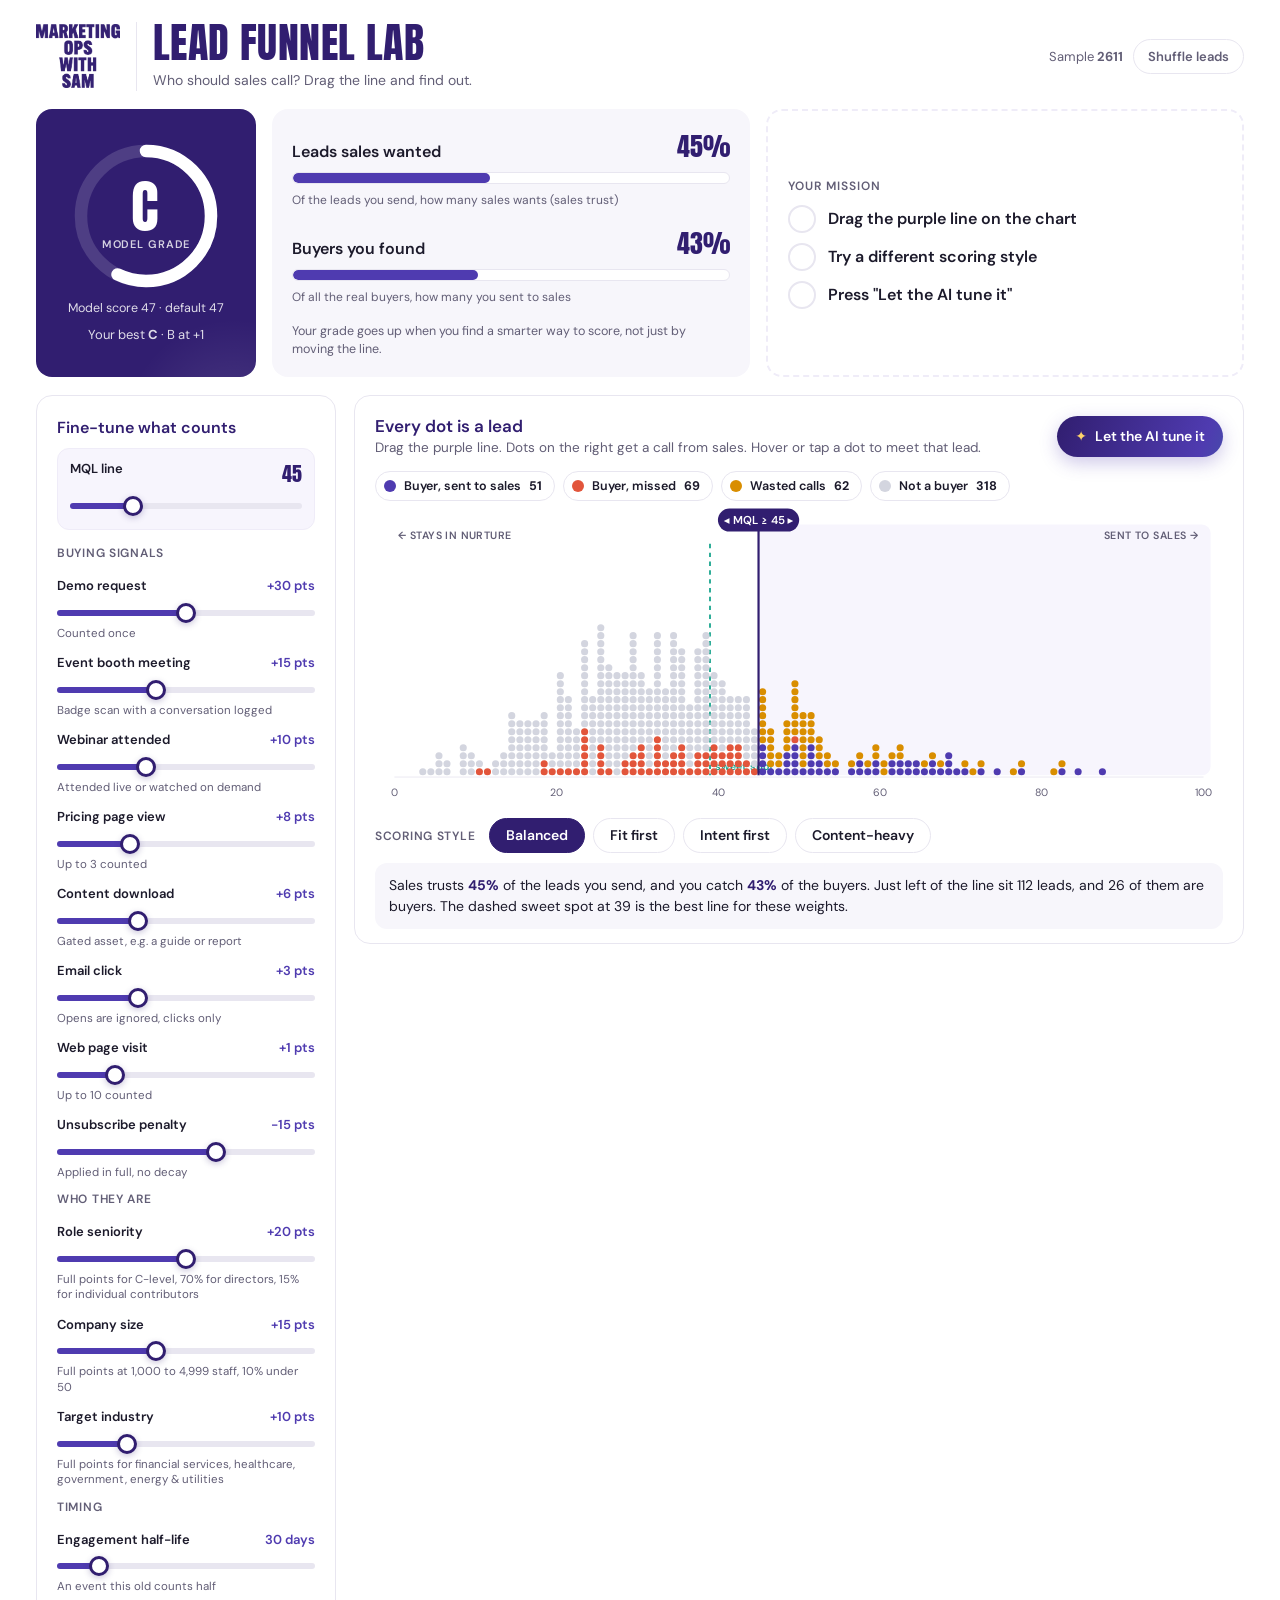
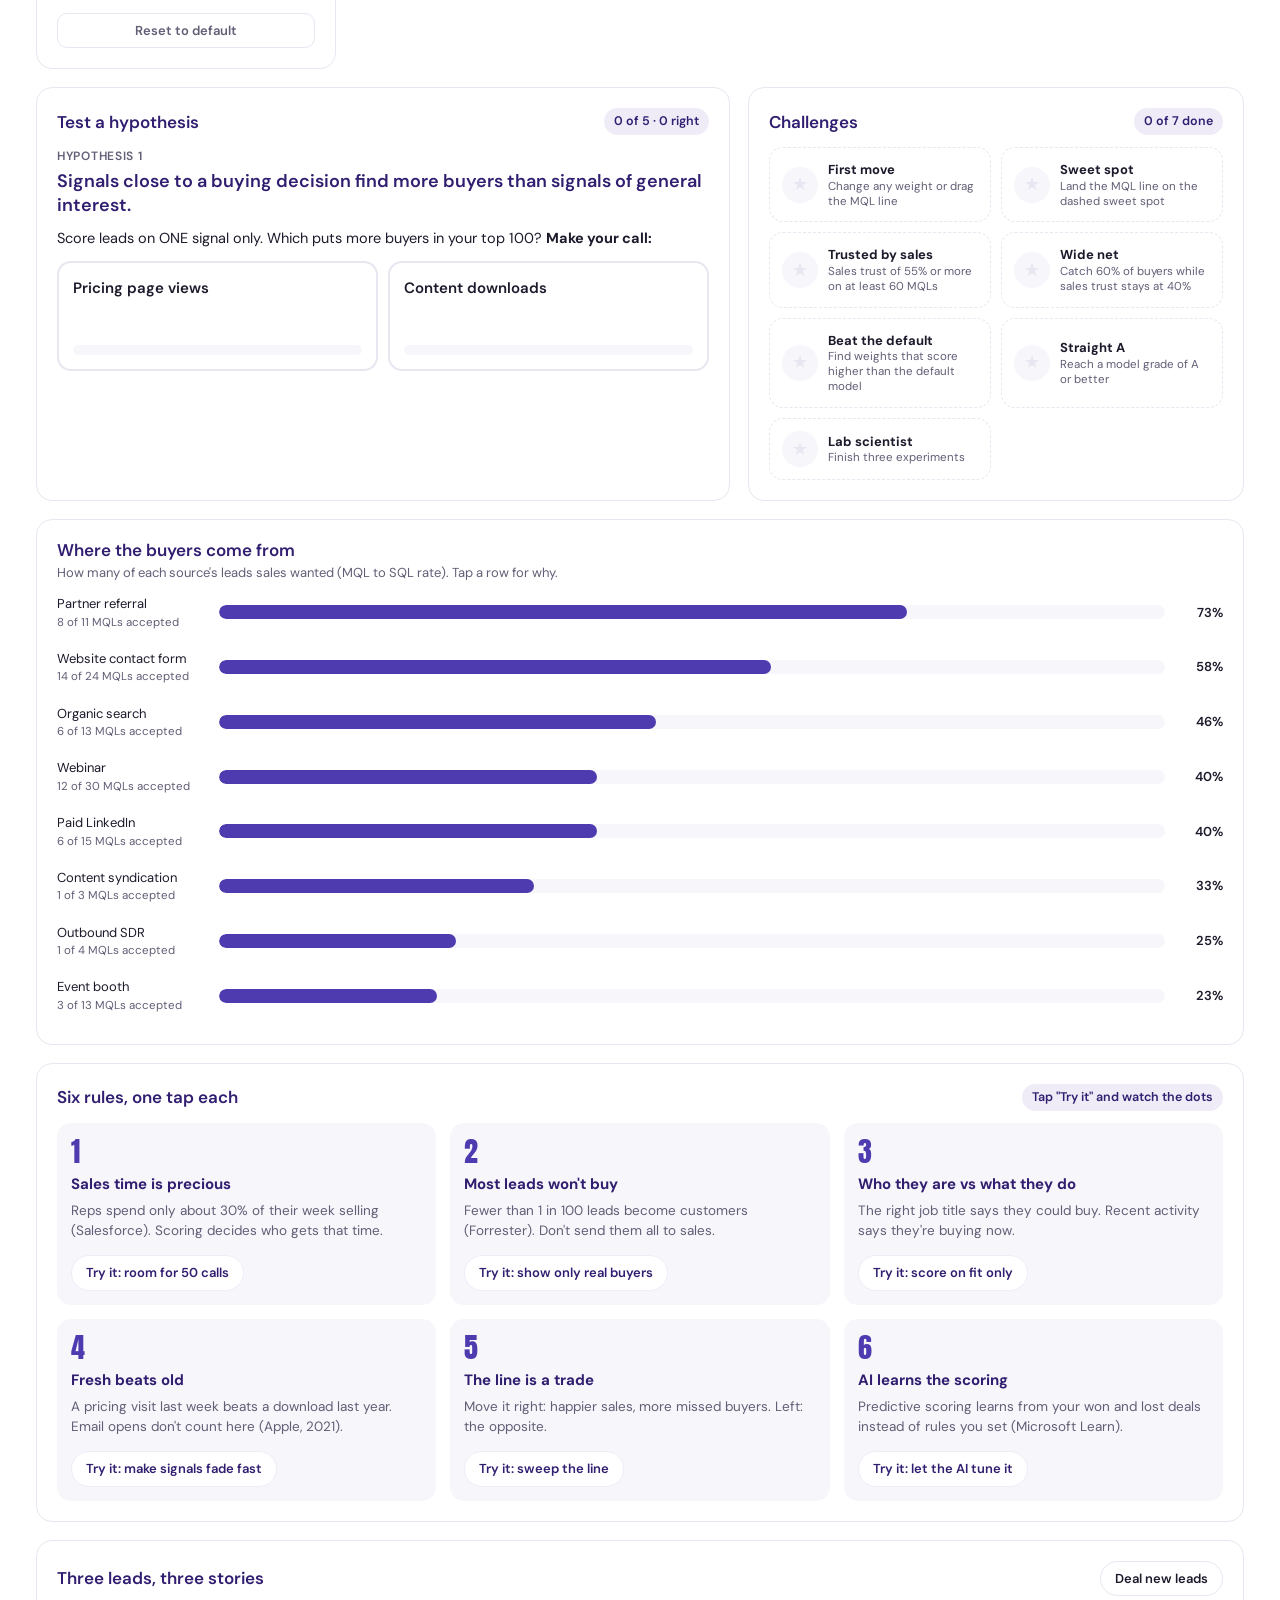
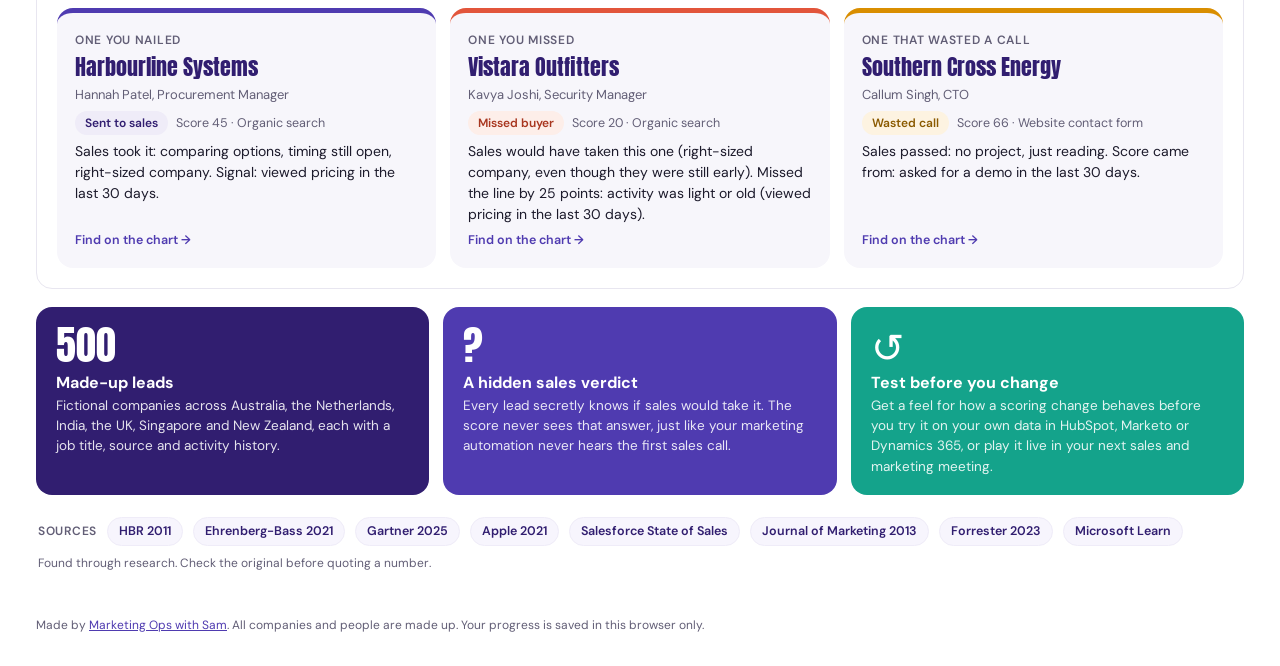
==== index.html @ fa4e1997 "Simplify for first-time players Add a three-step mission, plain-word meters and chart labels, and mo" ====
<!doctype html>
<html lang="en">
<head>
<meta charset="utf-8">
<meta name="viewport" content="width=device-width, initial-scale=1, viewport-fit=cover">
<title>Lead Funnel Lab</title>
<meta name="description" content="Play with a B2B lead-scoring model: drag the MQL line, watch 500 leads move, earn badges and test hypotheses about which signals find real buyers.">
<link rel="preconnect" href="https://fonts.googleapis.com">
<link rel="preconnect" href="https://fonts.gstatic.com" crossorigin>
<link rel="stylesheet" href="https://fonts.googleapis.com/css2?family=Anton&family=DM+Sans:opsz,wght@9..40,400;9..40,500;9..40,600&display=swap">
<link rel="stylesheet" href="assets/styles.css">
</head>
<body>
<!--APP-START-->
<canvas id="confetti" aria-hidden="true"></canvas>
<div class="toasts" id="toasts" aria-live="polite"></div>

<header class="wrap top">
  <div class="brandline">
    <a href="https://marketingopswithsam.com" target="_blank" rel="noopener"><img src="assets/logo-small.png" alt="Marketing Ops with Sam" width="94" height="72"></a>
    <span class="divider" aria-hidden="true"></span>
    <div>
      <h1>Lead Funnel Lab</h1>
      <p class="tag">Who should sales call? Drag the line and find out.</p>
    </div>
  </div>
  <div class="sample">
    <span>Sample <b id="seed">2611</b></span>
    <button class="chip-btn" id="reseed" type="button">Shuffle leads</button>
  </div>
</header>

<main class="wrap page">
  <section class="scoreboard" aria-label="Scoreboard">
    <div class="grade-card">
      <div class="ring-box">
        <svg class="ring" viewBox="0 0 120 120" aria-hidden="true">
          <circle class="ring-track" cx="60" cy="60" r="52"></circle>
          <circle class="ring-fill" id="ring-fill" cx="60" cy="60" r="52"></circle>
        </svg>
        <div class="grade-inner">
          <span class="grade-letter" id="grade">C</span>
          <span class="grade-label">Model grade</span>
        </div>
      </div>
      <p class="grade-sub" id="grade-sub">Model score 0 · default 0</p>
      <p class="grade-best">Your best <b id="best-grade">C</b> · <span id="grade-next"></span></p>
    </div>

    <div class="meters">
      <div class="meter">
        <div class="meter-head"><span>Leads sales wanted</span><b id="m-trust">0%</b></div>
        <div class="meter-track"><div class="meter-fill trust" id="mf-trust"></div></div>
        <small>Of the leads you send, how many sales wants (sales trust)</small>
      </div>
      <div class="meter">
        <div class="meter-head"><span>Buyers you found</span><b id="m-caught">0%</b></div>
        <div class="meter-track"><div class="meter-fill caught" id="mf-caught"></div></div>
        <small>Of all the real buyers, how many you sent to sales</small>
      </div>
      <p class="grade-hint">Your grade goes up when you find a smarter way to score, not just by moving the line.</p>
    </div>

    <div class="quest" aria-label="Your mission">
      <p class="quest-h">Your mission</p>
      <ol class="quest-list" id="quest">
        <li data-q="drag"><span class="tick" aria-hidden="true"></span>Drag the purple line on the chart</li>
        <li data-q="style"><span class="tick" aria-hidden="true"></span>Try a different scoring style</li>
        <li data-q="ai"><span class="tick" aria-hidden="true"></span>Press "Let the AI tune it"</li>
      </ol>
      <p class="quest-done" id="quest-done" hidden>You're a lead-scoring pro. Now beat the AI by hand.</p>
    </div>
  </section>

  <section class="play">
    <aside class="dock card" aria-label="Scoring controls">
      <p class="dock-title">Fine-tune what counts</p>
      <div class="ctl threshold">
        <label for="w-threshold">MQL line</label>
        <output id="o-threshold" for="w-threshold"></output>
        <input type="range" id="w-threshold" data-key="threshold" min="10" max="150" step="1">
      </div>

      <div id="controls"></div>
      <button class="ghost-btn" id="reset" type="button">Reset to default</button>
    </aside>

    <div class="arena card">
      <div class="arena-head">
        <div>
          <h2>Every dot is a lead</h2>
          <p>Drag the purple line. Dots on the right get a call from sales. Hover or tap a dot to meet that lead.</p>
        </div>
        <button class="ai-btn" id="ai-btn" type="button"><span class="spark" aria-hidden="true">✦</span><span id="ai-label">Let the AI tune it</span></button>
      </div>
      <div class="mini" aria-label="Quick controls">
        <span class="mini-grade" id="mini-grade">C</span>
        <label for="w-threshold-m">MQL line <b id="o-threshold-m">45</b></label>
        <input type="range" id="w-threshold-m" data-key="threshold" min="1" max="150" step="1">
      </div>
      <div class="legend" id="legend"></div>
      <div class="swarm-wrap" id="swarm-wrap">
        <svg id="swarm" viewBox="0 0 960 340" role="img" aria-label="500 leads plotted by score with the MQL line"></svg>
        <div class="tip" id="tip" hidden></div>
      </div>
      <div class="style-row"><span class="style-label">Scoring style</span><div class="presets" id="presets"></div></div>
      <p class="arena-insight" id="insight"></p>
    </div>
  </section>

  <section class="games">
    <div class="card exp" aria-labelledby="exp-h">
      <div class="exp-top">
        <h2 id="exp-h">Test a hypothesis</h2>
        <span class="pill-count" id="exp-progress"></span>
      </div>
      <div id="exp-body"></div>
    </div>

    <div class="card badges-card" aria-labelledby="badges-h">
      <div class="exp-top">
        <h2 id="badges-h">Challenges</h2>
        <span class="pill-count" id="badge-count"></span>
      </div>
      <div class="badges" id="badges"></div>
    </div>
  </section>

  <section class="insights">
    <div class="card">
      <h2 class="h2">Where the buyers come from</h2>
      <p class="sub">How many of each source's leads sales wanted (MQL to SQL rate). Tap a row for why.</p>
      <div class="sources" id="sources"></div>
    </div>
  </section>

  <section class="card rules" aria-labelledby="rules-h">
    <div class="exp-top"><h2 id="rules-h">Six rules, one tap each</h2><span class="pill-count">Tap "Try it" and watch the dots</span></div>
    <div class="principles">
      <div><b>1</b><h3>Sales time is precious</h3><p>Reps spend only about 30% of their week selling (Salesforce). Scoring decides who gets that time.</p><button class="try-btn" type="button" data-try="capacity">Try it: room for 50 calls</button></div>
      <div><b>2</b><h3>Most leads won't buy</h3><p>Fewer than 1 in 100 leads become customers (Forrester). Don't send them all to sales.</p><button class="try-btn" type="button" data-try="buyers">Try it: show only real buyers</button></div>
      <div><b>3</b><h3>Who they are vs what they do</h3><p>The right job title says they could buy. Recent activity says they're buying now.</p><button class="try-btn" type="button" data-try="fit">Try it: score on fit only</button></div>
      <div><b>4</b><h3>Fresh beats old</h3><p>A pricing visit last week beats a download last year. Email opens don't count here (Apple, 2021).</p><button class="try-btn" type="button" data-try="fade">Try it: make signals fade fast</button></div>
      <div><b>5</b><h3>The line is a trade</h3><p>Move it right: happier sales, more missed buyers. Left: the opposite.</p><button class="try-btn" type="button" data-try="sweep">Try it: sweep the line</button></div>
      <div><b>6</b><h3>AI learns the scoring</h3><p>Predictive scoring learns from your won and lost deals instead of rules you set (Microsoft Learn).</p><button class="try-btn" type="button" data-try="ai">Try it: let the AI tune it</button></div>
    </div>
  </section>

  <section class="card meet" aria-labelledby="meet-h">
    <div class="exp-top">
      <h2 id="meet-h">Three leads, three stories</h2>
      <button class="chip-btn" id="deal" type="button">Deal new leads</button>
    </div>
    <div class="spotlight" id="spotlight"></div>
  </section>

  <section class="fineprint" aria-label="About this lab">
    <div class="fp-tile"><span class="fp-big">500</span><h3>Made-up leads</h3><p>Fictional companies across Australia, the Netherlands, India, the UK, Singapore and New Zealand, each with a job title, source and activity history.</p></div>
    <div class="fp-tile"><span class="fp-big">?</span><h3>A hidden sales verdict</h3><p>Every lead secretly knows if sales would take it. The score never sees that answer, just like your marketing automation never hears the first sales call.</p></div>
    <div class="fp-tile"><span class="fp-big">↺</span><h3>Test before you change</h3><p>Get a feel for how a scoring change behaves before you try it on your own data in HubSpot, Marketo or Dynamics 365, or play it live in your next sales and marketing meeting.</p></div>
  </section>
  <section class="sources-strip" aria-label="Sources">
    <span class="ss-label">Sources</span>
    <span id="src-list" class="ss-chips"></span>
    <span class="ss-note">Found through research. Check the original before quoting a number.</span>
  </section>
</main>
<footer class="wrap foot">Made by <a href="https://marketingopswithsam.com" target="_blank" rel="noopener">Marketing Ops with Sam</a>. All companies and people are made up. Your progress is saved in this browser only.</footer>
<!--APP-END-->
<script src="assets/leads.js"></script>
<script src="assets/scoring.js"></script>
<script src="assets/experiments.js"></script>
<script src="assets/app.js"></script>
</body>
</html>
---- assets/styles.css ----
/* Layout: scoreboard on top (grade ring, two meters, four counters), then the play area (control dock + lead arena),
   then games (experiments + challenges), then funnel and sources, then folds for depth.
   Brand: Marketing Ops with Sam. Ink indigo from the logo; chart colours validated for colour-blind separation. */
:root {
  color-scheme: light;
  /* ---- Brand, from the logo ---- */
  --brand: #311e70;
  --brand-2: #4f3bb0;
  --brand-soft: #efecf8;
  --brand-tint: #f7f5fd;
  /* ---- Chart colours: one meaning each, everywhere ---- */
  --c-sql: #4f3bb0;      /* buyers sent to sales */
  --c-missed: #e2553b;   /* buyers missed */
  --c-wasted: #d98e00;   /* MQLs sales rejects = wasted calls */
  --c-mql: #8d7fd6;      /* MQL stage: light indigo, so amber only means wasted calls */
  --c-engaged: #14a38b;  /* engaged stage */
  --c-neutral: #d3d5df;  /* correctly left out */
  /* ------------------------------ */
  --bg: #ffffff;
  --surface: #ffffff;
  --surface-2: #f7f6fb;
  --ink: #1c1a2b;
  --muted: #625e76;
  --line: #e8e6f0;
  --good: #0b7a54;
  --bad: #c2410c;
  --font: 'DM Sans', 'Segoe UI', system-ui, -apple-system, sans-serif;
  --font-display: 'Anton', 'Impact', 'Arial Narrow Bold', sans-serif;
  --radius: 16px;
  --spring: cubic-bezier(.34, 1.4, .64, 1);
  --ease: cubic-bezier(.2, .8, .2, 1);
}

* { box-sizing: border-box; }
html { -webkit-text-size-adjust: 100%; }
body { margin: 0; background: var(--bg); color: var(--ink); font-family: var(--font); font-size: 15px; line-height: 1.5; }
h1, h2, h3 { margin: 0; line-height: 1.2; text-wrap: balance; }
p { margin: 0; }
a { color: var(--brand-2); }
button, input { font: inherit; color: inherit; }
:focus-visible { outline: 2px solid var(--brand-2); outline-offset: 2px; border-radius: 6px; }

.wrap { max-width: 1240px; margin: 0 auto; padding-left: max(16px, env(safe-area-inset-left, 0px)); padding-right: max(16px, env(safe-area-inset-right, 0px)); }
.page { display: grid; gap: 18px; padding-block: 4px 40px; }
.card { background: var(--surface); border: 1px solid var(--line); border-radius: var(--radius); padding: 20px; min-width: 0; }
.h2, .card h2 { font-size: 17px; font-weight: 600; color: var(--brand); }
.sub { color: var(--muted); font-size: 13px; margin-top: 2px; }

/* Header */
.top { padding-block: 22px 14px; display: flex; flex-wrap: wrap; align-items: center; justify-content: space-between; gap: 12px 24px; }
.brandline { display: flex; align-items: center; gap: 16px; min-width: 0; }
.brandline img { height: 64px; width: auto; display: block; transition: transform 300ms var(--spring); }
.brandline a:hover img { transform: rotate(-3deg) scale(1.04); }
.brandline .divider { width: 1px; align-self: stretch; background: var(--line); }
.top h1 { font-family: var(--font-display); font-weight: 400; font-size: clamp(1.8rem, 4.4vw, 2.6rem); letter-spacing: 0.01em; text-transform: uppercase; color: var(--brand); line-height: 1; }
.tag { color: var(--muted); margin-top: 6px; font-size: 14px; }
.sample { display: flex; align-items: center; gap: 10px; font-size: 13px; color: var(--muted); }

.chip-btn, .ghost-btn {
  border: 1px solid var(--line); background: var(--surface); border-radius: 999px; padding: 7px 14px; font-size: 13px; font-weight: 600; cursor: pointer;
  transition: transform 160ms var(--spring), border-color 160ms, background 160ms;
}
.chip-btn:hover, .ghost-btn:hover { border-color: var(--brand-2); transform: translateY(-1px); }
.chip-btn:active, .ghost-btn:active { transform: scale(0.96); }
.chip-btn[aria-pressed="true"] { background: var(--brand); border-color: var(--brand); color: #fff; }
.ghost-btn { width: 100%; margin-top: 12px; border-radius: 10px; color: var(--muted); }

/* Scoreboard */
.scoreboard { display: grid; gap: 16px; grid-template-columns: 220px minmax(0, 1fr) minmax(0, 1.2fr); align-items: stretch; }
@media (max-width: 1080px) { .scoreboard { grid-template-columns: 200px minmax(0, 1fr); } .kpis { grid-column: 1 / -1; } }
@media (max-width: 620px) { .scoreboard { grid-template-columns: minmax(0, 1fr); } }

.grade-card {
  background: var(--brand); color: #fff; border-radius: var(--radius); padding: 18px; display: flex; flex-direction: column; align-items: center; justify-content: center; gap: 8px;
  position: relative; overflow: hidden;
}
.grade-card::after { content: ""; position: absolute; inset: auto -40% -60% auto; width: 220px; height: 220px; border-radius: 50%; background: radial-gradient(circle, rgba(255,255,255,0.12), transparent 70%); pointer-events: none; }
.ring-box { position: relative; width: 150px; height: 150px; }
.ring { width: 100%; height: 100%; transform: rotate(-90deg); }
.ring-track { fill: none; stroke: rgba(255,255,255,0.14); stroke-width: 10; }
.ring-fill { fill: none; stroke: #ffffff; stroke-width: 10; stroke-linecap: round; stroke-dasharray: 326.7; stroke-dashoffset: 326.7; transition: stroke-dashoffset 700ms var(--ease), stroke 400ms; }
.grade-inner { position: absolute; inset: 0; display: flex; flex-direction: column; align-items: center; justify-content: center; }
.grade-letter { font-family: var(--font-display); font-size: 58px; line-height: 1; letter-spacing: 0.02em; }
.grade-letter.pop { animation: pop 520ms var(--spring); }
@keyframes pop { 0% { transform: scale(0.6); opacity: 0.3; } 60% { transform: scale(1.18); } 100% { transform: scale(1); opacity: 1; } }
.grade-label { font-size: 11px; font-weight: 600; letter-spacing: 0.08em; text-transform: uppercase; opacity: 0.8; }
.grade-best { font-size: 13px; opacity: 0.85; }

.meters { background: var(--surface-2); border-radius: var(--radius); padding: 18px 20px; display: grid; gap: 14px; align-content: center; }
.meter-head { display: flex; justify-content: space-between; align-items: baseline; font-weight: 600; }
.meter-head b { font-family: var(--font-display); font-weight: 400; font-size: 26px; color: var(--brand); font-variant-numeric: tabular-nums; }
.meter-track { height: 12px; background: #fff; border: 1px solid var(--line); border-radius: 999px; overflow: hidden; margin: 6px 0 4px; }
.meter-fill { height: 100%; border-radius: 999px; transition: width 600ms var(--spring); width: 0; }
.meter-fill.trust { background: var(--c-sql); }
.meter-fill.caught { background: var(--c-sql); }
.meter small { color: var(--muted); font-size: 12px; }
.grade-hint { font-size: 12.5px; color: var(--muted); }

.kpis { display: grid; grid-template-columns: repeat(2, minmax(0, 1fr)); gap: 12px; }
.kpi { border: 1px solid var(--line); border-radius: var(--radius); padding: 14px 16px; display: flex; flex-direction: column; gap: 2px; position: relative; overflow: hidden; }
.kpi-label { display: inline-flex; align-items: center; gap: 7px; font-size: 13px; font-weight: 600; color: var(--muted); }
.kpi-label i { width: 10px; height: 10px; border-radius: 3px; display: inline-block; }
.kpi-value { font-family: var(--font-display); font-weight: 400; font-size: 34px; line-height: 1.05; color: var(--ink); font-variant-numeric: tabular-nums; }
.kpi-delta { font-size: 12px; font-weight: 600; min-height: 1.2em; font-variant-numeric: tabular-nums; }
.kpi-delta.up { color: var(--good); }
.kpi-delta.down { color: var(--bad); }
.kpi.bump { animation: bump 450ms var(--spring); }
@keyframes bump { 0% { transform: scale(1); } 40% { transform: scale(1.04); background: var(--brand-tint); } 100% { transform: scale(1); } }

/* Play area */
.play { display: grid; gap: 18px; grid-template-columns: 300px minmax(0, 1fr); align-items: start; }
@media (max-width: 960px) { .play { grid-template-columns: minmax(0, 1fr); } }
.dock { position: sticky; top: 12px; }
@media (max-width: 960px) { .dock { position: static; } }
.dock-label { font-size: 12px; font-weight: 600; letter-spacing: 0.06em; text-transform: uppercase; color: var(--muted); margin: 4px 0 8px; }
.presets { display: grid; grid-template-columns: 1fr 1fr; gap: 8px; margin-bottom: 14px; }
.preset {
  border: 1px solid var(--line); background: var(--surface); border-radius: 12px; padding: 9px 10px; text-align: left; cursor: pointer;
  font-size: 13px; font-weight: 600; line-height: 1.25; transition: transform 160ms var(--spring), border-color 160ms, background 160ms;
}
.preset small { display: block; font-weight: 400; color: var(--muted); font-size: 11.5px; margin-top: 2px; }
.preset:hover { transform: translateY(-2px); border-color: var(--brand-2); }
.preset:active { transform: scale(0.96); }
.preset[aria-pressed="true"] { background: var(--brand); border-color: var(--brand); color: #fff; }
.preset[aria-pressed="true"] small { color: rgba(255,255,255,0.8); }

.ctl { display: grid; grid-template-columns: 1fr auto; gap: 0 8px; padding-block: 6px; }
.ctl label { font-size: 13px; font-weight: 600; }
.ctl output { font-size: 13px; font-weight: 600; font-variant-numeric: tabular-nums; color: var(--brand-2); }
.ctl small { grid-column: 1 / -1; color: var(--muted); font-size: 11.5px; line-height: 1.35; }
.threshold { background: var(--brand-tint); border: 1px solid var(--brand-soft); border-radius: 12px; padding: 10px 12px; margin-bottom: 14px; }
.threshold output { font-family: var(--font-display); font-weight: 400; font-size: 20px; color: var(--brand); }

input[type="range"] { grid-column: 1 / -1; width: 100%; margin: 6px 0 2px; height: 22px; background: transparent; -webkit-appearance: none; appearance: none; cursor: pointer; }
input[type="range"]::-webkit-slider-runnable-track { height: 6px; border-radius: 999px; background: linear-gradient(90deg, var(--brand-2) var(--fill, 50%), var(--line) var(--fill, 50%)); }
input[type="range"]::-moz-range-track { height: 6px; border-radius: 999px; background: var(--line); }
input[type="range"]::-moz-range-progress { height: 6px; border-radius: 999px; background: var(--brand-2); }
input[type="range"]::-webkit-slider-thumb { -webkit-appearance: none; width: 20px; height: 20px; margin-top: -7px; border-radius: 50%; background: #fff; border: 3px solid var(--brand); box-shadow: 0 2px 6px rgba(49,30,112,0.25); transition: transform 150ms var(--spring); }
input[type="range"]::-moz-range-thumb { width: 16px; height: 16px; border-radius: 50%; background: #fff; border: 3px solid var(--brand); }
input[type="range"]:active::-webkit-slider-thumb, input[type="range"]:hover::-webkit-slider-thumb { transform: scale(1.25); }

.more-weights { margin-top: 6px; }
.more-weights summary, .fold > summary { cursor: pointer; list-style: none; font-weight: 600; color: var(--brand); display: inline-flex; align-items: center; gap: 8px; }
details > summary::-webkit-details-marker { display: none; }
details > summary::before { content: ""; width: 7px; height: 7px; border-right: 2px solid currentColor; border-bottom: 2px solid currentColor; transform: rotate(-45deg); transition: transform 200ms var(--spring); }
details[open] > summary::before { transform: rotate(45deg); }
.group-h { font-size: 12px; font-weight: 600; color: var(--muted); margin: 12px 0 2px; }

/* Arena */
.arena { padding-bottom: 14px; }
.arena-head p { color: var(--muted); font-size: 13.5px; margin-top: 2px; }
.legend { display: flex; flex-wrap: wrap; gap: 8px; margin: 12px 0 4px; }
.legend button {
  display: inline-flex; align-items: center; gap: 8px; border: 1px solid var(--line); border-radius: 999px; padding: 5px 12px 5px 8px; background: var(--surface);
  font-size: 12.5px; font-weight: 600; cursor: pointer; transition: transform 160ms var(--spring), opacity 160ms, border-color 160ms;
}
.legend button:hover { transform: translateY(-1px); border-color: var(--muted); }
.legend button[aria-pressed="false"] { color: var(--muted); text-decoration: line-through; }
.legend button[aria-pressed="false"] i { background: transparent !important; box-shadow: inset 0 0 0 2px var(--muted); }
.legend i { width: 12px; height: 12px; border-radius: 50%; display: inline-block; }
.legend b { font-variant-numeric: tabular-nums; }
.swarm-wrap { position: relative; touch-action: pan-y; }
#swarm { width: 100%; height: auto; display: block; user-select: none; -webkit-user-select: none; border-radius: 10px; }
#swarm:focus { outline: none; }
#swarm:focus-visible { outline: 2px solid var(--brand-2); outline-offset: 4px; }
#swarm .zone-sales { fill: var(--brand-tint); transition: x 300ms var(--ease), width 300ms var(--ease); }
#swarm .zone-label { font-size: 12px; font-weight: 600; fill: var(--muted); letter-spacing: 0.04em; text-transform: uppercase; }
#swarm .axis text { font-size: 12px; fill: var(--muted); font-family: var(--font); }
#swarm .axis line { stroke: var(--line); }
#swarm .dot { fill: var(--c-neutral); transition: transform 650ms var(--spring), fill 250ms, opacity 250ms; cursor: pointer; }
#swarm.instant .dot { transition: transform 160ms ease-out, fill 200ms, opacity 250ms; }
#swarm .dot.tp { fill: var(--c-sql); }
#swarm .dot.fn { fill: var(--c-missed); }
#swarm .dot.fp { fill: var(--c-wasted); }
#swarm .dot.tn { fill: var(--c-neutral); }
#swarm .dot.dim { opacity: 0.12; }
#swarm .dot.hot { stroke: var(--ink); stroke-width: 2; }
#swarm .line-g { cursor: ew-resize; }
#swarm .mql-line { stroke: var(--brand); stroke-width: 2.5; }
#swarm .line-hit { stroke: transparent; stroke-width: 28; }
#swarm .handle { fill: var(--brand); }
#swarm .handle-text { fill: #fff; font-size: 13px; font-weight: 600; font-family: var(--font); }
#swarm .line-g:hover .handle, #swarm.dragging .handle { fill: var(--brand-2); }
#swarm.dragging { cursor: ew-resize; }

.tip {
  position: absolute; z-index: 5; width: min(300px, 80%); background: var(--ink); color: #fff; border-radius: 12px; padding: 12px 14px; font-size: 12.5px; line-height: 1.45;
  box-shadow: 0 10px 30px rgba(28,26,43,0.25); pointer-events: none; animation: tipin 160ms var(--ease);
}
@keyframes tipin { from { opacity: 0; transform: translateY(4px); } to { opacity: 1; transform: none; } }
.tip b { display: block; font-size: 13.5px; }
.tip .tip-sub { color: rgba(255,255,255,0.7); }
.tip .tip-row { display: flex; flex-wrap: wrap; gap: 6px 8px; align-items: center; margin: 6px 0; }
.tip .tag-pill { border-radius: 999px; padding: 2px 8px; font-weight: 600; font-size: 11.5px; white-space: nowrap; }
.arena-insight { margin-top: 10px; font-size: 14px; padding: 12px 14px; border-radius: 12px; background: var(--surface-2); }
.arena-insight b { color: var(--brand); }

/* Games */
.games { display: grid; gap: 18px; grid-template-columns: minmax(0, 1.4fr) minmax(0, 1fr); }
@media (max-width: 960px) { .games { grid-template-columns: minmax(0, 1fr); } }
.exp-top { display: flex; justify-content: space-between; align-items: center; gap: 12px; margin-bottom: 12px; }
.pill-count { font-size: 12.5px; font-weight: 600; color: var(--brand); background: var(--brand-soft); border-radius: 999px; padding: 4px 10px; font-variant-numeric: tabular-nums; }
.exp-card { animation: slidein 380ms var(--ease); }
@keyframes slidein { from { opacity: 0; transform: translateX(24px); } to { opacity: 1; transform: none; } }
.exp-hyp { font-size: 12px; font-weight: 600; letter-spacing: 0.06em; text-transform: uppercase; color: var(--muted); }
.exp-hyp-text { font-size: 18px; font-weight: 600; color: var(--brand); margin: 4px 0 10px; line-height: 1.35; }
.exp-q { font-size: 14.5px; margin-bottom: 12px; }
.choices { display: grid; grid-template-columns: 1fr 1fr; gap: 10px; }
@media (max-width: 520px) { .choices { grid-template-columns: 1fr; } }
.choice {
  border: 2px solid var(--line); border-radius: 14px; background: var(--surface); padding: 14px; text-align: left; cursor: pointer; font-weight: 600;
  transition: transform 180ms var(--spring), border-color 180ms, background 180ms;
}
.choice:hover:not(:disabled) { transform: translateY(-3px); border-color: var(--brand-2); background: var(--brand-tint); }
.choice:active:not(:disabled) { transform: scale(0.97); }
.choice:disabled { cursor: default; }
.choice .bar { display: block; height: 10px; border-radius: 999px; background: var(--surface-2); margin-top: 10px; overflow: hidden; }
.choice .bar i { display: block; height: 100%; width: 0; border-radius: 999px; background: var(--c-neutral); transition: width 1100ms var(--ease); }
.choice .num { font-family: var(--font-display); font-weight: 400; font-size: 26px; color: var(--brand); display: block; margin-top: 6px; min-height: 1.1em; font-variant-numeric: tabular-nums; }
.choice.winner { border-color: var(--c-sql); }
.choice.winner .bar i { background: var(--c-sql); }
.choice.picked { box-shadow: 0 0 0 4px var(--brand-soft); }
.verdict { margin-top: 14px; padding: 14px; border-radius: 14px; animation: slideup 360ms var(--spring); }
@keyframes slideup { from { opacity: 0; transform: translateY(12px) scale(0.98); } to { opacity: 1; transform: none; } }
.verdict.right { background: #e9f7f1; }
.verdict.wrong { background: #fdf0eb; }
.verdict h3 { font-size: 16px; margin-bottom: 4px; }
.verdict.right h3 { color: var(--good); }
.verdict.wrong h3 { color: var(--bad); }
.verdict p { font-size: 13.5px; }
.verdict .src { font-size: 12px; color: var(--muted); margin-top: 6px; }
.exp-actions { display: flex; gap: 8px; flex-wrap: wrap; margin-top: 12px; }
.primary-btn {
  border: 0; background: var(--brand); color: #fff; border-radius: 999px; padding: 9px 18px; font-weight: 600; font-size: 13.5px; cursor: pointer;
  transition: transform 160ms var(--spring), background 160ms;
}
.primary-btn:hover { background: var(--brand-2); transform: translateY(-1px); }
.primary-btn:active { transform: scale(0.96); }
.dir-row { display: flex; align-items: center; gap: 14px; margin-top: 12px; flex-wrap: wrap; }
.dir-num { font-family: var(--font-display); font-weight: 400; font-size: 30px; color: var(--brand); font-variant-numeric: tabular-nums; }
.dir-arrow { font-size: 22px; color: var(--muted); }

.badges { display: grid; grid-template-columns: repeat(2, minmax(0, 1fr)); gap: 10px; }
.badge { border: 1.5px dashed var(--line); border-radius: 14px; padding: 12px; display: grid; grid-template-columns: 36px 1fr; gap: 10px; align-items: center; transition: border-color 300ms, background 300ms; }
.badge .medal { width: 36px; height: 36px; border-radius: 50%; background: var(--surface-2); display: grid; place-items: center; color: var(--line); font-size: 18px; transition: background 300ms, color 300ms; }
.badge b { font-size: 13px; display: block; }
.badge small { font-size: 11.5px; color: var(--muted); line-height: 1.3; display: block; }
.badge.won { border-style: solid; border-color: var(--brand-soft); background: var(--brand-tint); }
.badge.won .medal { background: var(--brand); color: #ffd36b; }
.badge.just { animation: badgewin 900ms var(--spring); }
@keyframes badgewin { 0% { transform: scale(1); } 30% { transform: scale(1.08) rotate(-2deg); } 60% { transform: scale(0.98) rotate(1deg); } 100% { transform: scale(1); } }

/* Funnel + sources */
.insights { display: grid; gap: 18px; grid-template-columns: minmax(0, 1fr) minmax(0, 1fr); }
@media (max-width: 960px) { .insights { grid-template-columns: minmax(0, 1fr); } }
.funnel { display: grid; gap: 10px; margin-top: 14px; }
.stage { display: grid; grid-template-columns: 7rem minmax(0, 1fr) 3rem; gap: 12px; align-items: center; }
.stage-name { font-size: 13px; font-weight: 600; line-height: 1.25; }
.stage-name small { display: block; color: var(--muted); font-weight: 400; font-size: 11.5px; }
.stage-track { display: flex; justify-content: center; height: 36px; }
.stage-bar { height: 100%; border-radius: 10px; min-width: 6px; transition: width 650ms var(--spring); }
.stage-bar[data-stage="0"] { background: var(--c-neutral); }
.stage-bar[data-stage="1"] { background: var(--c-engaged); }
.stage-bar[data-stage="2"] { background: var(--c-mql); }
.stage-bar[data-stage="3"] { background: var(--c-sql); }
.stage-count { font-family: var(--font-display); font-size: 20px; text-align: right; font-variant-numeric: tabular-nums; color: var(--ink); }

.sources { display: grid; gap: 8px; margin-top: 12px; }
.src-row { display: grid; grid-template-columns: 9.5rem minmax(0, 1fr) 3rem; gap: 10px; align-items: center; font-size: 13px; position: relative; }
.src-row .track { height: 14px; border-radius: 999px; background: var(--surface-2); overflow: hidden; }
.src-row .fill { height: 100%; border-radius: 999px; background: var(--c-sql); transition: width 650ms var(--spring); }
.src-row .pct { font-weight: 600; text-align: right; font-variant-numeric: tabular-nums; }
.src-row .why { grid-column: 1 / -1; font-size: 12px; color: var(--muted); max-height: 0; overflow: hidden; transition: max-height 250ms var(--ease); }
.src-row:hover .why, .src-row:focus-within .why { max-height: 3em; }
.src-row .n { color: var(--muted); font-size: 11.5px; display: block; }

/* Folds */
.fold > summary { font-size: 15px; }
.fold[open] > summary { margin-bottom: 16px; }
.principles { display: grid; gap: 14px; grid-template-columns: repeat(3, minmax(0, 1fr)); }
@media (max-width: 900px) { .principles { grid-template-columns: minmax(0, 1fr); } }
.principles > div { background: var(--surface-2); border-radius: 14px; padding: 14px; }
.principles b { font-family: var(--font-display); font-weight: 400; font-size: 28px; color: var(--brand-2); line-height: 1; }
.principles h3 { font-size: 15px; margin: 6px 0 4px; color: var(--brand); }
.principles p { font-size: 13.5px; color: var(--muted); }
.toggle { display: flex; gap: 6px; margin-bottom: 10px; }
.lead-count { color: var(--muted); font-size: 13px; margin-bottom: 8px; }
.table-scroll { overflow: auto; max-height: 440px; }
table { width: 100%; border-collapse: collapse; font-size: 13px; }
th, td { text-align: left; padding: 9px 10px; border-bottom: 1px solid var(--line); vertical-align: top; }
thead th { position: sticky; top: 0; background: var(--surface); font-size: 12px; color: var(--muted); font-weight: 600; z-index: 1; }
td.num, th.num { text-align: right; font-variant-numeric: tabular-nums; }
.who { display: flex; flex-direction: column; line-height: 1.35; }
.who small { color: var(--muted); font-size: 12px; }
.pill { display: inline-block; padding: 3px 10px; border-radius: 999px; font-size: 12px; font-weight: 600; white-space: nowrap; }
.pill.sql { background: var(--brand-soft); color: var(--brand); }
.pill.rej { background: #fdf3e1; color: #8a5a00; }
.pill.missed { background: #fdeee9; color: #a8361f; }
.reason { color: var(--muted); font-size: 12.5px; min-width: 240px; max-width: 380px; }
.score-split { font-size: 11.5px; color: var(--muted); white-space: nowrap; }
.about { display: grid; gap: 20px; grid-template-columns: minmax(0, 1fr) minmax(0, 1fr); }
@media (max-width: 860px) { .about { grid-template-columns: minmax(0, 1fr); } }
.about p { color: var(--muted); font-size: 13.5px; max-width: 62ch; }
.about p + p { margin-top: 8px; }
.src-note { font-size: 12.5px !important; }
.src-list { margin: 8px 0 0; padding-left: 18px; display: grid; gap: 6px; font-size: 13px; }
.foot { color: var(--muted); font-size: 12px; padding-block: 0 32px; }

/* Toasts + confetti */
#confetti { position: fixed; inset: 0; width: 100%; height: 100%; pointer-events: none; z-index: 50; }
.toasts { position: fixed; right: max(16px, env(safe-area-inset-right, 0px)); bottom: max(16px, env(safe-area-inset-bottom, 0px)); display: grid; gap: 8px; z-index: 60; justify-items: end; }
.toast {
  background: var(--brand); color: #fff; border-radius: 14px; padding: 12px 16px; font-weight: 600; font-size: 14px; box-shadow: 0 12px 30px rgba(49,30,112,0.3);
  display: flex; gap: 10px; align-items: center; max-width: 340px; animation: toastin 420ms var(--spring);
}
.toast .star { color: #ffd36b; font-size: 18px; }
.toast.out { animation: toastout 300ms var(--ease) forwards; }
@keyframes toastin { from { opacity: 0; transform: translateY(20px) scale(0.9); } to { opacity: 1; transform: none; } }
@keyframes toastout { to { opacity: 0; transform: translateY(10px) scale(0.95); } }

@media (prefers-reduced-motion: reduce) {
  *, *::before, *::after { animation-duration: 1ms !important; animation-iteration-count: 1 !important; transition-duration: 1ms !important; }
}

/* ---- One-pager additions ---- */
@media (min-width: 961px) { .dock { position: static; } .arena { position: sticky; top: 12px; z-index: 2; } }
.ai-btn {
  display: inline-flex; align-items: center; gap: 8px; border: 0; cursor: pointer; border-radius: 999px; padding: 10px 18px; font-weight: 600; font-size: 14px; color: #fff;
  background: linear-gradient(110deg, var(--brand) 0%, var(--brand-2) 45%, var(--c-engaged) 100%); background-size: 200% 100%;
  box-shadow: 0 6px 18px rgba(79,59,176,0.28); transition: transform 180ms var(--spring), background-position 600ms var(--ease); white-space: nowrap;
}
.ai-btn:hover { transform: translateY(-2px); background-position: 100% 0; }
.ai-btn:active { transform: scale(0.96); }
.ai-btn .spark { display: inline-block; color: #ffd36b; }
.ai-btn.running { background-position: 100% 0; animation: aipulse 900ms ease-in-out infinite; }
.ai-btn.running .spark { animation: spin 1s linear infinite; }
@keyframes aipulse { 50% { box-shadow: 0 6px 26px rgba(20,163,139,0.45); } }
@keyframes spin { to { transform: rotate(360deg); } }
.arena-head { display: flex; justify-content: space-between; align-items: flex-start; gap: 12px; flex-wrap: wrap; }
#swarm .dot.spot { stroke: var(--ink); stroke-width: 3; }

.rules .principles { grid-template-columns: repeat(3, minmax(0, 1fr)); }
@media (max-width: 900px) { .rules .principles { grid-template-columns: minmax(0, 1fr); } }
.principles > div { display: flex; flex-direction: column; gap: 4px; transition: transform 200ms var(--spring), box-shadow 200ms; }
.principles > div:hover { transform: translateY(-3px); box-shadow: 0 10px 24px rgba(49,30,112,0.08); }
.principles p { flex: 1; }
.try-btn {
  align-self: flex-start; margin-top: 10px; border: 1px solid var(--brand-soft); background: #fff; color: var(--brand); border-radius: 999px; padding: 7px 14px; font-weight: 600; font-size: 13px; cursor: pointer;
  transition: transform 160ms var(--spring), background 160ms, color 160ms;
}
.try-btn:hover { background: var(--brand); color: #fff; transform: translateY(-1px); }
.try-btn:active { transform: scale(0.95); }

.meet .exp-top { flex-wrap: wrap; }
.lead-grid { display: grid; grid-template-columns: repeat(auto-fill, minmax(250px, 1fr)); gap: 10px; max-height: 520px; overflow: auto; padding: 2px; }
.lead-card {
  text-align: left; border: 1px solid var(--line); border-left-width: 4px; border-radius: 12px; background: #fff; padding: 12px; cursor: pointer; display: flex; flex-direction: column; gap: 4px;
  transition: transform 160ms var(--spring), box-shadow 160ms; font-size: 13px; animation: cardin 300ms var(--ease) both;
}
@keyframes cardin { from { opacity: 0; transform: translateY(6px); } to { opacity: 1; transform: none; } }
.lead-card:hover { transform: translateY(-2px); box-shadow: 0 8px 20px rgba(28,26,43,0.08); }
.lead-card.tp { border-left-color: var(--c-sql); }
.lead-card.fn { border-left-color: var(--c-missed); }
.lead-card.fp { border-left-color: var(--c-wasted); }
.lc-top { display: flex; justify-content: space-between; gap: 8px; align-items: baseline; }
.lc-top b { font-size: 14px; }
.lc-score { font-family: var(--font-display); font-size: 20px; color: var(--brand); }
.lc-who, .lc-meta { color: var(--muted); font-size: 12px; }
.lc-meta { display: flex; gap: 8px; align-items: center; flex-wrap: wrap; }
.lc-why { font-size: 12.5px; color: var(--ink); }
.lead-more { color: var(--muted); font-size: 13px; padding: 8px; }
.about-card h2 { margin-bottom: 12px; }

/* Funnel fills its card */
.insights > .card { display: flex; flex-direction: column; }
.funnel { flex: 1; align-content: space-evenly; }
.stage-track { height: 44px; }
.leak { margin-top: 14px; padding: 12px 14px; border-radius: 12px; background: #fdf3e1; font-size: 13.5px; }
.leak b { color: #8a5a00; }

/* Fine print, kept light */
.fineprint { display: grid; gap: 14px; grid-template-columns: repeat(3, minmax(0, 1fr)); }
@media (max-width: 860px) { .fineprint { grid-template-columns: minmax(0, 1fr); } }
.fp-tile { border-radius: var(--radius); padding: 18px 20px; background: var(--brand); color: #fff; transition: transform 200ms var(--spring); }
.fp-tile:nth-child(2) { background: var(--brand-2); }
.fp-tile:nth-child(3) { background: var(--c-engaged); }
.fp-tile:hover { transform: translateY(-3px) rotate(-0.4deg); }
.fp-big { font-family: var(--font-display); font-size: 40px; line-height: 1; display: block; margin-bottom: 8px; }
.fp-tile h3 { font-size: 16px; margin-bottom: 4px; }
.fp-tile p { font-size: 13.5px; color: rgba(255,255,255,0.88); }
.sources-strip { display: flex; flex-wrap: wrap; align-items: center; gap: 8px 10px; padding: 4px 2px; }
.ss-label { font-size: 12px; font-weight: 600; letter-spacing: 0.06em; text-transform: uppercase; color: var(--muted); }
.ss-chips { display: contents; }
.ss-chip { font-size: 12.5px; font-weight: 600; color: var(--brand); text-decoration: none; background: var(--brand-tint); border: 1px solid var(--brand-soft); border-radius: 999px; padding: 4px 11px; transition: transform 160ms var(--spring), background 160ms; }
.ss-chip:hover { background: var(--brand); color: #fff; transform: translateY(-1px); }
.ss-note { font-size: 12px; color: var(--muted); flex-basis: 100%; }

/* Sweet spot, grade detail, keyboard line */
#swarm .sweet { stroke: var(--c-engaged); stroke-width: 2; stroke-dasharray: 5 5; transition: x1 400ms var(--ease), x2 400ms var(--ease); }
#swarm .sweet-label { fill: var(--c-engaged); font-size: 12px; font-weight: 600; font-family: var(--font); }
#swarm .line-g:focus { outline: none; }
#swarm .line-g:focus-visible .handle { stroke: var(--c-engaged); stroke-width: 3; }
.grade-sub { font-size: 12.5px; opacity: 0.85; font-variant-numeric: tabular-nums; }
.grade-best { text-align: center; }
.verdict h3:focus { outline: none; }

/* Phones and tablets: dots first, quick strip pinned while you play */
.mini { display: none; }
@media (max-width: 960px) {
  .play .arena { order: -1; }
  .mini { display: grid; grid-template-columns: auto 1fr; gap: 2px 12px; align-items: center; position: sticky; top: env(safe-area-inset-top, 0px); z-index: 4;
    background: rgba(255,255,255,0.96); border: 1px solid var(--line); border-radius: 12px; padding: 8px 12px; margin-top: 10px; backdrop-filter: blur(6px); }
  .mini-grade { grid-row: span 2; font-family: var(--font-display); font-size: 30px; color: #fff; background: var(--brand); border-radius: 10px; width: 48px; height: 48px; display: grid; place-items: center; }
  .mini label { font-size: 13px; font-weight: 600; }
  .mini input { margin: 0; }
}
@media (hover: none) { .src-row .why { max-height: none; } }

/* Three leads, three stories */
.spotlight { display: grid; grid-template-columns: repeat(3, minmax(0, 1fr)); gap: 14px; }
@media (max-width: 860px) { .spotlight { grid-template-columns: minmax(0, 1fr); } }
.spot-card { text-align: left; border: 0; border-radius: var(--radius); padding: 18px; background: var(--surface-2); display: flex; flex-direction: column; gap: 6px; cursor: pointer; border-top: 5px solid var(--c-neutral); transition: transform 200ms var(--spring), box-shadow 200ms; }
.spot-card:hover { transform: translateY(-3px) rotate(-0.3deg); box-shadow: 0 12px 26px rgba(28,26,43,0.08); }
.spot-card.tp { border-top-color: var(--c-sql); }
.spot-card.fn { border-top-color: var(--c-missed); }
.spot-card.fp { border-top-color: var(--c-wasted); }
.spot-card.deal { animation: deal 520ms var(--spring) both; }
@keyframes deal { from { opacity: 0; transform: translateY(18px) rotate(2deg) scale(0.96); } to { opacity: 1; transform: none; } }
.spot-title { font-size: 12px; font-weight: 600; letter-spacing: 0.06em; text-transform: uppercase; color: var(--muted); }
.spot-company { font-family: var(--font-display); font-size: 22px; color: var(--brand); line-height: 1.1; }
.spot-who { font-size: 13px; color: var(--muted); }
.spot-meta { display: flex; gap: 8px; align-items: center; flex-wrap: wrap; font-size: 12.5px; color: var(--muted); }
.spot-why { font-size: 14px; line-height: 1.5; color: var(--ink); flex: 1; }
.spot-go { font-size: 12.5px; font-weight: 600; color: var(--brand-2); }
.ghost-btn.inline { width: auto; margin: 0; }
.grade-card.drop { animation: ringdrop 500ms var(--ease); }
@keyframes ringdrop { 30% { box-shadow: inset 0 0 0 3px var(--c-missed); } }
#swarm.narrow .axis text, #swarm.narrow .zone-label, #swarm.narrow .sweet-label { font-size: 14px; }

/* ---- Simple pass: mission, style row, fewer cards ---- */
.scoreboard { grid-template-columns: 220px minmax(0, 1fr) minmax(0, 1fr); }
@media (max-width: 1080px) { .scoreboard { grid-template-columns: 200px minmax(0, 1fr); } .quest { grid-column: 1 / -1; } }
@media (max-width: 620px) { .scoreboard { grid-template-columns: minmax(0, 1fr); } }
.quest { border: 2px dashed var(--brand-soft); border-radius: var(--radius); padding: 18px 20px; display: flex; flex-direction: column; justify-content: center; gap: 10px; }
.quest-h { font-size: 12px; font-weight: 600; letter-spacing: 0.08em; text-transform: uppercase; color: var(--muted); }
.quest-list { list-style: none; margin: 0; padding: 0; display: grid; gap: 10px; }
.quest-list li { display: flex; align-items: center; gap: 12px; font-size: 16px; font-weight: 600; color: var(--ink); transition: color 300ms; }
.quest-list .tick { width: 28px; height: 28px; flex: none; border-radius: 50%; border: 2px solid var(--line); display: grid; place-items: center; transition: background 300ms, border-color 300ms; }
.quest-list li.done { color: var(--muted); text-decoration: line-through; text-decoration-color: var(--brand-soft); }
.quest-list li.done .tick { background: var(--c-engaged); border-color: var(--c-engaged); }
.quest-list li.done .tick::after { content: ""; width: 8px; height: 14px; border: solid #fff; border-width: 0 3px 3px 0; transform: rotate(45deg) translate(-1px, -1px); }
.quest-list li.pop .tick { animation: pop 520ms var(--spring); }
.quest-done { font-weight: 600; color: var(--c-engaged); }
.dock-title { font-size: 16px; font-weight: 600; color: var(--brand); margin-bottom: 8px; }
.style-row { display: flex; align-items: center; gap: 10px 14px; flex-wrap: wrap; margin-top: 12px; }
.style-label { font-size: 12px; font-weight: 600; letter-spacing: 0.06em; text-transform: uppercase; color: var(--muted); }
.style-row .presets { display: flex; flex-wrap: wrap; gap: 8px; margin: 0; }
.style-row .preset { border-radius: 999px; padding: 8px 16px; font-size: 14px; }
.style-row .preset small { display: none; }
.insights { grid-template-columns: minmax(0, 1fr); }
.meter-head span { font-size: 16px; }
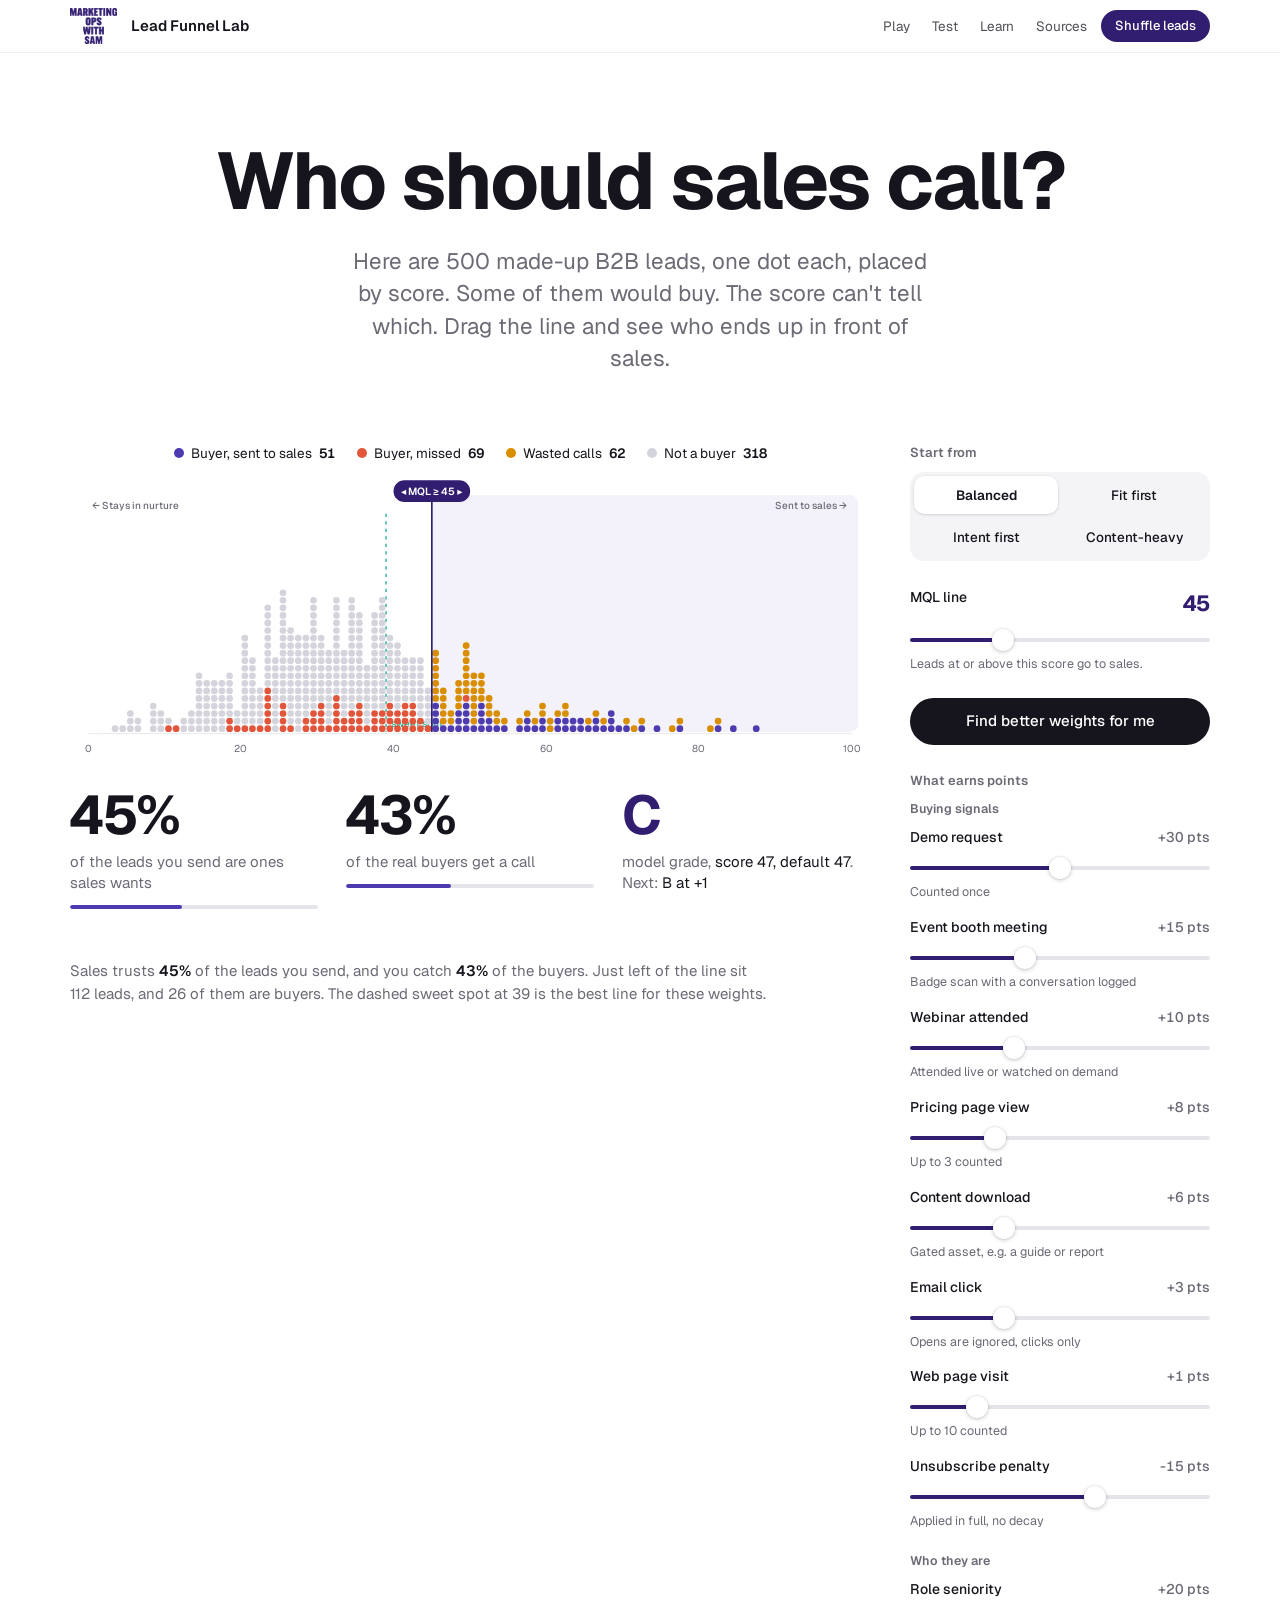
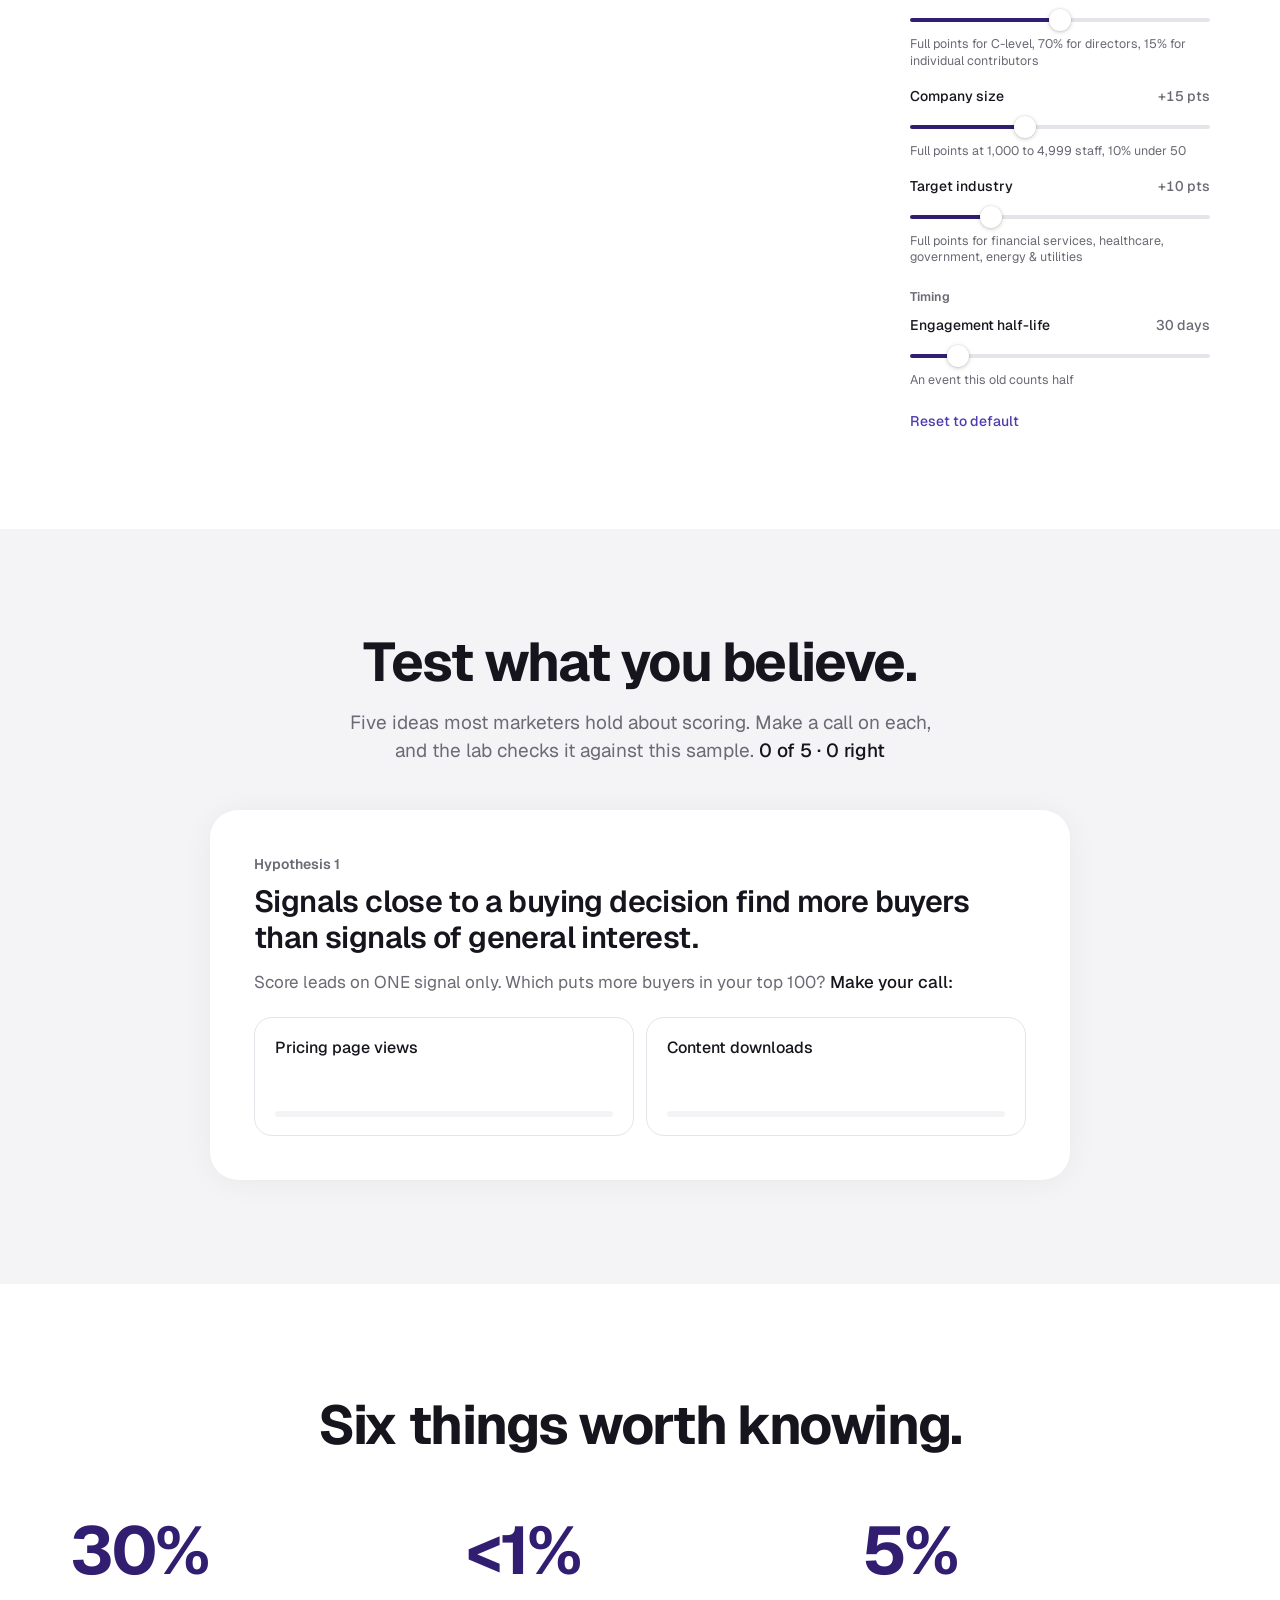
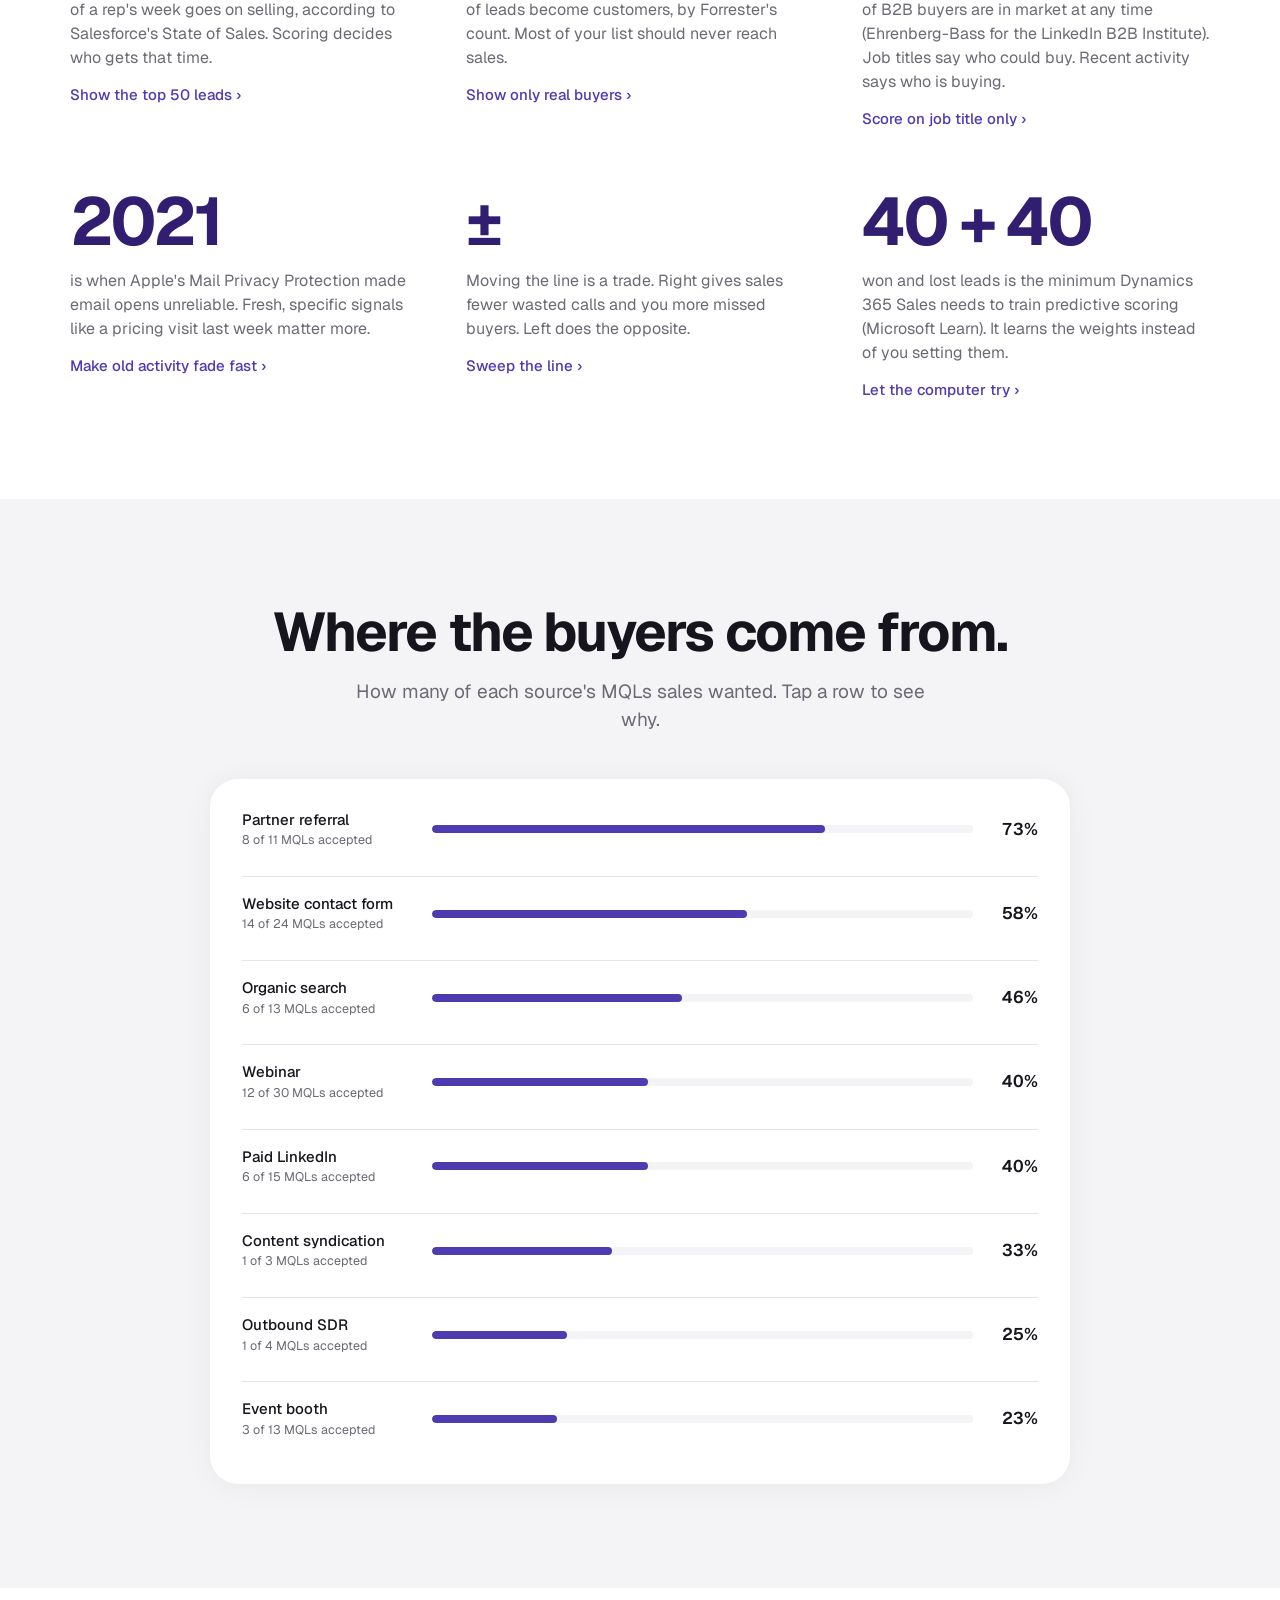
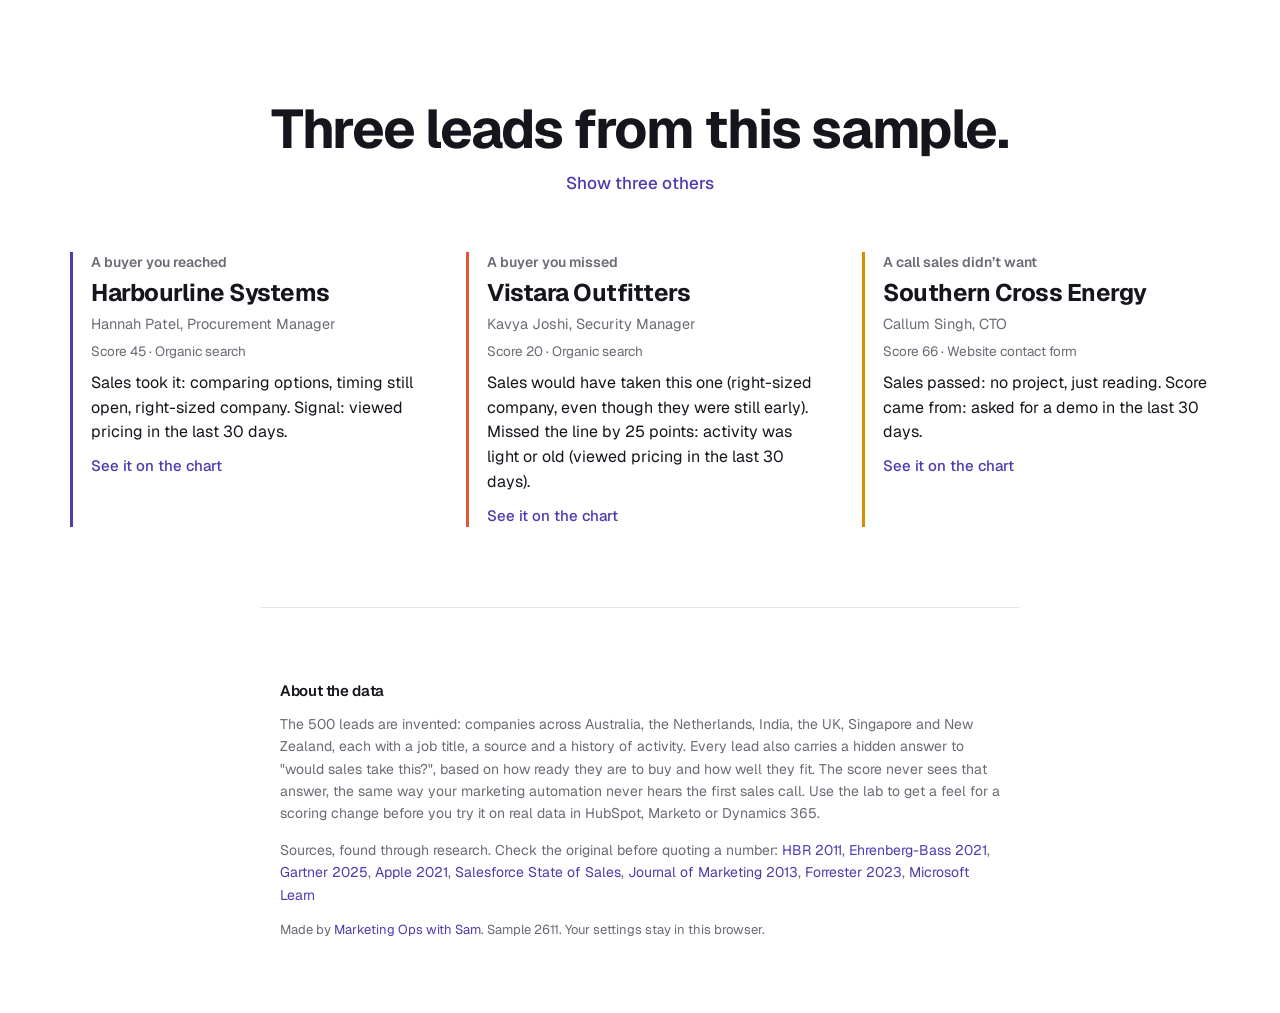
==== commit b9d9c484: "Redesign with a calmer, product-page feel One large question as the headline, the chart presented as" ====
--- a/index.html
+++ b/index.html
@@ -4,172 +4,130 @@
 <meta charset="utf-8">
 <meta name="viewport" content="width=device-width, initial-scale=1, viewport-fit=cover">
 <title>Lead Funnel Lab</title>
-<meta name="description" content="Play with a B2B lead-scoring model: drag the MQL line, watch 500 leads move, earn badges and test hypotheses about which signals find real buyers.">
+<meta name="description" content="500 made-up B2B leads on one chart. Drag the line to decide who gets a sales call and see how many real buyers you reach.">
 <link rel="preconnect" href="https://fonts.googleapis.com">
 <link rel="preconnect" href="https://fonts.gstatic.com" crossorigin>
-<link rel="stylesheet" href="https://fonts.googleapis.com/css2?family=Anton&family=DM+Sans:opsz,wght@9..40,400;9..40,500;9..40,600&display=swap">
-<link rel="stylesheet" href="assets/styles.css">
+<link rel="stylesheet" href="https://fonts.googleapis.com/css2?family=Geist:wght@400;500;600;700&display=swap">
+<link rel="stylesheet" href="assets/styles.css?v=202611050420">
 </head>
 <body>
 <!--APP-START-->
-<canvas id="confetti" aria-hidden="true"></canvas>
-<div class="toasts" id="toasts" aria-live="polite"></div>
+<nav class="nav" aria-label="Lead Funnel Lab">
+  <div class="nav-in">
+    <a class="nav-brand" href="https://marketingopswithsam.com" target="_blank" rel="noopener"><img src="assets/logo-small.png" alt="Marketing Ops with Sam" width="37" height="28"></a>
+    <span class="nav-title">Lead Funnel Lab</span>
+    <div class="nav-links">
+      <a href="#play">Play</a><a href="#test">Test</a><a href="#learn">Learn</a><a href="#sources-sec">Sources</a>
+    </div>
+    <button class="nav-btn" id="reseed" type="button">Shuffle leads</button>
+  </div>
+</nav>
 
-<header class="wrap top">
-  <div class="brandline">
-    <a href="https://marketingopswithsam.com" target="_blank" rel="noopener"><img src="assets/logo-small.png" alt="Marketing Ops with Sam" width="94" height="72"></a>
-    <span class="divider" aria-hidden="true"></span>
-    <div>
-      <h1>Lead Funnel Lab</h1>
-      <p class="tag">Who should sales call? Drag the line and find out.</p>
-    </div>
-  </div>
-  <div class="sample">
-    <span>Sample <b id="seed">2611</b></span>
-    <button class="chip-btn" id="reseed" type="button">Shuffle leads</button>
-  </div>
+<header class="hero">
+  <h1>Who should sales call?</h1>
+  <p class="lede">Here are 500 made-up B2B leads, one dot each, placed by score. Some of them would buy. The score can't tell which. Drag the line and see who ends up in front of sales.</p>
 </header>
 
-<main class="wrap page">
-  <section class="scoreboard" aria-label="Scoreboard">
-    <div class="grade-card">
-      <div class="ring-box">
-        <svg class="ring" viewBox="0 0 120 120" aria-hidden="true">
-          <circle class="ring-track" cx="60" cy="60" r="52"></circle>
-          <circle class="ring-fill" id="ring-fill" cx="60" cy="60" r="52"></circle>
-        </svg>
-        <div class="grade-inner">
-          <span class="grade-letter" id="grade">C</span>
-          <span class="grade-label">Model grade</span>
-        </div>
-      </div>
-      <p class="grade-sub" id="grade-sub">Model score 0 · default 0</p>
-      <p class="grade-best">Your best <b id="best-grade">C</b> · <span id="grade-next"></span></p>
-    </div>
-
-    <div class="meters">
-      <div class="meter">
-        <div class="meter-head"><span>Leads sales wanted</span><b id="m-trust">0%</b></div>
-        <div class="meter-track"><div class="meter-fill trust" id="mf-trust"></div></div>
-        <small>Of the leads you send, how many sales wants (sales trust)</small>
-      </div>
-      <div class="meter">
-        <div class="meter-head"><span>Buyers you found</span><b id="m-caught">0%</b></div>
-        <div class="meter-track"><div class="meter-fill caught" id="mf-caught"></div></div>
-        <small>Of all the real buyers, how many you sent to sales</small>
-      </div>
-      <p class="grade-hint">Your grade goes up when you find a smarter way to score, not just by moving the line.</p>
-    </div>
-
-    <div class="quest" aria-label="Your mission">
-      <p class="quest-h">Your mission</p>
-      <ol class="quest-list" id="quest">
-        <li data-q="drag"><span class="tick" aria-hidden="true"></span>Drag the purple line on the chart</li>
-        <li data-q="style"><span class="tick" aria-hidden="true"></span>Try a different scoring style</li>
-        <li data-q="ai"><span class="tick" aria-hidden="true"></span>Press "Let the AI tune it"</li>
-      </ol>
-      <p class="quest-done" id="quest-done" hidden>You're a lead-scoring pro. Now beat the AI by hand.</p>
-    </div>
-  </section>
-
-  <section class="play">
-    <aside class="dock card" aria-label="Scoring controls">
-      <p class="dock-title">Fine-tune what counts</p>
-      <div class="ctl threshold">
-        <label for="w-threshold">MQL line</label>
-        <output id="o-threshold" for="w-threshold"></output>
-        <input type="range" id="w-threshold" data-key="threshold" min="10" max="150" step="1">
-      </div>
-
-      <div id="controls"></div>
-      <button class="ghost-btn" id="reset" type="button">Reset to default</button>
-    </aside>
-
-    <div class="arena card">
-      <div class="arena-head">
-        <div>
-          <h2>Every dot is a lead</h2>
-          <p>Drag the purple line. Dots on the right get a call from sales. Hover or tap a dot to meet that lead.</p>
-        </div>
-        <button class="ai-btn" id="ai-btn" type="button"><span class="spark" aria-hidden="true">✦</span><span id="ai-label">Let the AI tune it</span></button>
-      </div>
-      <div class="mini" aria-label="Quick controls">
+<main>
+  <section class="play" id="play" aria-label="Play">
+    <div class="stage arena">
+      <div class="legend" id="legend"></div>
+      <div class="mini" aria-label="MQL line">
         <span class="mini-grade" id="mini-grade">C</span>
         <label for="w-threshold-m">MQL line <b id="o-threshold-m">45</b></label>
         <input type="range" id="w-threshold-m" data-key="threshold" min="1" max="150" step="1">
       </div>
-      <div class="legend" id="legend"></div>
       <div class="swarm-wrap" id="swarm-wrap">
         <svg id="swarm" viewBox="0 0 960 340" role="img" aria-label="500 leads plotted by score with the MQL line"></svg>
         <div class="tip" id="tip" hidden></div>
       </div>
-      <div class="style-row"><span class="style-label">Scoring style</span><div class="presets" id="presets"></div></div>
-      <p class="arena-insight" id="insight"></p>
+
+      <div class="stats">
+        <div class="stat">
+          <b id="m-trust">0%</b>
+          <span>of the leads you send are ones sales wants</span>
+          <i class="bar"><i id="mf-trust"></i></i>
+        </div>
+        <div class="stat">
+          <b id="m-caught">0%</b>
+          <span>of the real buyers get a call</span>
+          <i class="bar"><i id="mf-caught"></i></i>
+        </div>
+        <div class="stat grade">
+          <b id="grade">C</b>
+          <span>model grade, <em id="grade-sub">score 0, default 0</em>. Next: <em id="grade-next"></em></span>
+        </div>
+      </div>
+      <p class="note" id="note" aria-live="polite"></p>
+      <p class="insight" id="insight"></p>
+    </div>
+
+    <aside class="panel" aria-label="Scoring controls">
+      <p class="panel-h">Start from</p>
+      <div class="segmented" id="presets"></div>
+
+      <div class="ctl ctl-line">
+        <label for="w-threshold">MQL line</label>
+        <output id="o-threshold" for="w-threshold"></output>
+        <input type="range" id="w-threshold" data-key="threshold" min="1" max="150" step="1">
+        <small>Leads at or above this score go to sales.</small>
+      </div>
+
+      <button class="solid-btn" id="ai-btn" type="button"><span id="ai-label">Find better weights for me</span></button>
+
+      <p class="panel-h">What earns points</p>
+      <div id="controls"></div>
+      <button class="text-btn" id="reset" type="button">Reset to default</button>
+    </aside>
+  </section>
+
+  <section class="band" id="test" aria-labelledby="test-h">
+    <div class="band-in">
+      <h2 id="test-h">Test what you believe.</h2>
+      <p class="band-lede">Five ideas most marketers hold about scoring. Make a call on each, and the lab checks it against this sample. <span id="exp-progress"></span></p>
+      <div class="exp" id="exp-body"></div>
     </div>
   </section>
 
-  <section class="games">
-    <div class="card exp" aria-labelledby="exp-h">
-      <div class="exp-top">
-        <h2 id="exp-h">Test a hypothesis</h2>
-        <span class="pill-count" id="exp-progress"></span>
-      </div>
-      <div id="exp-body"></div>
-    </div>
-
-    <div class="card badges-card" aria-labelledby="badges-h">
-      <div class="exp-top">
-        <h2 id="badges-h">Challenges</h2>
-        <span class="pill-count" id="badge-count"></span>
-      </div>
-      <div class="badges" id="badges"></div>
+  <section class="learn" id="learn" aria-labelledby="learn-h">
+    <h2 id="learn-h">Six things worth knowing.</h2>
+    <div class="facts">
+      <div class="fact"><b>30%</b><p>of a rep's week goes on selling, according to Salesforce's State of Sales. Scoring decides who gets that time.</p><button class="link-btn" type="button" data-try="capacity">Show the top 50 leads</button></div>
+      <div class="fact"><b>&lt;1%</b><p>of leads become customers, by Forrester's count. Most of your list should never reach sales.</p><button class="link-btn" type="button" data-try="buyers">Show only real buyers</button></div>
+      <div class="fact"><b>5%</b><p>of B2B buyers are in market at any time (Ehrenberg-Bass for the LinkedIn B2B Institute). Job titles say who could buy. Recent activity says who is buying.</p><button class="link-btn" type="button" data-try="fit">Score on job title only</button></div>
+      <div class="fact"><b>2021</b><p>is when Apple's Mail Privacy Protection made email opens unreliable. Fresh, specific signals like a pricing visit last week matter more.</p><button class="link-btn" type="button" data-try="fade">Make old activity fade fast</button></div>
+      <div class="fact"><b>±</b><p>Moving the line is a trade. Right gives sales fewer wasted calls and you more missed buyers. Left does the opposite.</p><button class="link-btn" type="button" data-try="sweep">Sweep the line</button></div>
+      <div class="fact"><b>40 + 40</b><p>won and lost leads is the minimum Dynamics 365 Sales needs to train predictive scoring (Microsoft Learn). It learns the weights instead of you setting them.</p><button class="link-btn" type="button" data-try="ai">Let the computer try</button></div>
     </div>
   </section>
 
-  <section class="insights">
-    <div class="card">
-      <h2 class="h2">Where the buyers come from</h2>
-      <p class="sub">How many of each source's leads sales wanted (MQL to SQL rate). Tap a row for why.</p>
+  <section class="band" aria-labelledby="src-h">
+    <div class="band-in">
+      <h2 id="src-h">Where the buyers come from.</h2>
+      <p class="band-lede">How many of each source's MQLs sales wanted. Tap a row to see why.</p>
       <div class="sources" id="sources"></div>
     </div>
   </section>
 
-  <section class="card rules" aria-labelledby="rules-h">
-    <div class="exp-top"><h2 id="rules-h">Six rules, one tap each</h2><span class="pill-count">Tap "Try it" and watch the dots</span></div>
-    <div class="principles">
-      <div><b>1</b><h3>Sales time is precious</h3><p>Reps spend only about 30% of their week selling (Salesforce). Scoring decides who gets that time.</p><button class="try-btn" type="button" data-try="capacity">Try it: room for 50 calls</button></div>
-      <div><b>2</b><h3>Most leads won't buy</h3><p>Fewer than 1 in 100 leads become customers (Forrester). Don't send them all to sales.</p><button class="try-btn" type="button" data-try="buyers">Try it: show only real buyers</button></div>
-      <div><b>3</b><h3>Who they are vs what they do</h3><p>The right job title says they could buy. Recent activity says they're buying now.</p><button class="try-btn" type="button" data-try="fit">Try it: score on fit only</button></div>
-      <div><b>4</b><h3>Fresh beats old</h3><p>A pricing visit last week beats a download last year. Email opens don't count here (Apple, 2021).</p><button class="try-btn" type="button" data-try="fade">Try it: make signals fade fast</button></div>
-      <div><b>5</b><h3>The line is a trade</h3><p>Move it right: happier sales, more missed buyers. Left: the opposite.</p><button class="try-btn" type="button" data-try="sweep">Try it: sweep the line</button></div>
-      <div><b>6</b><h3>AI learns the scoring</h3><p>Predictive scoring learns from your won and lost deals instead of rules you set (Microsoft Learn).</p><button class="try-btn" type="button" data-try="ai">Try it: let the AI tune it</button></div>
-    </div>
-  </section>
-
-  <section class="card meet" aria-labelledby="meet-h">
-    <div class="exp-top">
-      <h2 id="meet-h">Three leads, three stories</h2>
-      <button class="chip-btn" id="deal" type="button">Deal new leads</button>
+  <section class="people" aria-labelledby="meet-h">
+    <div class="people-head">
+      <h2 id="meet-h">Three leads from this sample.</h2>
+      <button class="text-btn" id="deal" type="button">Show three others</button>
     </div>
     <div class="spotlight" id="spotlight"></div>
   </section>
 
-  <section class="fineprint" aria-label="About this lab">
-    <div class="fp-tile"><span class="fp-big">500</span><h3>Made-up leads</h3><p>Fictional companies across Australia, the Netherlands, India, the UK, Singapore and New Zealand, each with a job title, source and activity history.</p></div>
-    <div class="fp-tile"><span class="fp-big">?</span><h3>A hidden sales verdict</h3><p>Every lead secretly knows if sales would take it. The score never sees that answer, just like your marketing automation never hears the first sales call.</p></div>
-    <div class="fp-tile"><span class="fp-big">↺</span><h3>Test before you change</h3><p>Get a feel for how a scoring change behaves before you try it on your own data in HubSpot, Marketo or Dynamics 365, or play it live in your next sales and marketing meeting.</p></div>
-  </section>
-  <section class="sources-strip" aria-label="Sources">
-    <span class="ss-label">Sources</span>
-    <span id="src-list" class="ss-chips"></span>
-    <span class="ss-note">Found through research. Check the original before quoting a number.</span>
+  <section class="fine" id="sources-sec" aria-labelledby="fine-h">
+    <h2 id="fine-h">About the data</h2>
+    <p>The 500 leads are invented: companies across Australia, the Netherlands, India, the UK, Singapore and New Zealand, each with a job title, a source and a history of activity. Every lead also carries a hidden answer to "would sales take this?", based on how ready they are to buy and how well they fit. The score never sees that answer, the same way your marketing automation never hears the first sales call. Use the lab to get a feel for a scoring change before you try it on real data in HubSpot, Marketo or Dynamics 365.</p>
+    <p class="src-line">Sources, found through research. Check the original before quoting a number: <span id="src-list"></span></p>
+    <p class="credit">Made by <a href="https://marketingopswithsam.com" target="_blank" rel="noopener">Marketing Ops with Sam</a>. Sample <span id="seed">2611</span>. Your settings stay in this browser.</p>
   </section>
 </main>
-<footer class="wrap foot">Made by <a href="https://marketingopswithsam.com" target="_blank" rel="noopener">Marketing Ops with Sam</a>. All companies and people are made up. Your progress is saved in this browser only.</footer>
 <!--APP-END-->
-<script src="assets/leads.js"></script>
-<script src="assets/scoring.js"></script>
-<script src="assets/experiments.js"></script>
-<script src="assets/app.js"></script>
+<script src="assets/leads.js?v=202611050420"></script>
+<script src="assets/scoring.js?v=202611050420"></script>
+<script src="assets/experiments.js?v=202611050420"></script>
+<script src="assets/app.js?v=202611050420"></script>
 </body>
 </html>
--- a/assets/styles.css
+++ b/assets/styles.css
@@ -1,461 +1,262 @@
-/* Layout: scoreboard on top (grade ring, two meters, four counters), then the play area (control dock + lead arena),
-   then games (experiments + challenges), then funnel and sources, then folds for depth.
-   Brand: Marketing Ops with Sam. Ink indigo from the logo; chart colours validated for colour-blind separation. */
+/* Layout: a long, calm page. Frosted nav, big centred headline, then the chart as the hero with a control panel beside it,
+   then full-width bands that alternate white and soft grey: test, learn, sources, people, about.
+   Brand: Marketing Ops with Sam. The logo indigo is the only accent; chart colours each mean one thing. */
 :root {
   color-scheme: light;
-  /* ---- Brand, from the logo ---- */
-  --brand: #311e70;
+  --brand: #311e70;          /* logo indigo: headline accents, buttons, links */
   --brand-2: #4f3bb0;
-  --brand-soft: #efecf8;
-  --brand-tint: #f7f5fd;
-  /* ---- Chart colours: one meaning each, everywhere ---- */
-  --c-sql: #4f3bb0;      /* buyers sent to sales */
-  --c-missed: #e2553b;   /* buyers missed */
-  --c-wasted: #d98e00;   /* MQLs sales rejects = wasted calls */
-  --c-mql: #8d7fd6;      /* MQL stage: light indigo, so amber only means wasted calls */
-  --c-engaged: #14a38b;  /* engaged stage */
-  --c-neutral: #d3d5df;  /* correctly left out */
-  /* ------------------------------ */
+  --c-sql: #4f3bb0;          /* buyers sent to sales */
+  --c-missed: #e2553b;       /* buyers missed */
+  --c-wasted: #d98e00;       /* calls sales won't want */
+  --c-engaged: #14a38b;      /* sweet spot */
+  --c-neutral: #d4d4dc;      /* not a buyer */
   --bg: #ffffff;
-  --surface: #ffffff;
-  --surface-2: #f7f6fb;
-  --ink: #1c1a2b;
-  --muted: #625e76;
-  --line: #e8e6f0;
+  --band: #f4f4f7;
+  --ink: #16151d;
+  --muted: #6b6a75;
+  --line: #e4e4ea;
   --good: #0b7a54;
   --bad: #c2410c;
-  --font: 'DM Sans', 'Segoe UI', system-ui, -apple-system, sans-serif;
-  --font-display: 'Anton', 'Impact', 'Arial Narrow Bold', sans-serif;
-  --radius: 16px;
-  --spring: cubic-bezier(.34, 1.4, .64, 1);
-  --ease: cubic-bezier(.2, .8, .2, 1);
+  --font: 'Geist', -apple-system, BlinkMacSystemFont, 'Segoe UI', system-ui, sans-serif;
+  --ease: cubic-bezier(.22, .9, .24, 1);
+  --spring: cubic-bezier(.34, 1.3, .64, 1);
 }
 
 * { box-sizing: border-box; }
-html { -webkit-text-size-adjust: 100%; }
-body { margin: 0; background: var(--bg); color: var(--ink); font-family: var(--font); font-size: 15px; line-height: 1.5; }
-h1, h2, h3 { margin: 0; line-height: 1.2; text-wrap: balance; }
+html { -webkit-text-size-adjust: 100%; scroll-behavior: smooth; scroll-padding-top: 64px; }
+body { margin: 0; background: var(--bg); color: var(--ink); font-family: var(--font); font-size: 17px; line-height: 1.5; -webkit-font-smoothing: antialiased; }
+h1, h2, h3 { margin: 0; text-wrap: balance; letter-spacing: -0.025em; }
 p { margin: 0; }
-a { color: var(--brand-2); }
+a { color: var(--brand-2); text-decoration: none; }
+a:hover { text-decoration: underline; }
 button, input { font: inherit; color: inherit; }
-:focus-visible { outline: 2px solid var(--brand-2); outline-offset: 2px; border-radius: 6px; }
-
-.wrap { max-width: 1240px; margin: 0 auto; padding-left: max(16px, env(safe-area-inset-left, 0px)); padding-right: max(16px, env(safe-area-inset-right, 0px)); }
-.page { display: grid; gap: 18px; padding-block: 4px 40px; }
-.card { background: var(--surface); border: 1px solid var(--line); border-radius: var(--radius); padding: 20px; min-width: 0; }
-.h2, .card h2 { font-size: 17px; font-weight: 600; color: var(--brand); }
-.sub { color: var(--muted); font-size: 13px; margin-top: 2px; }
-
-/* Header */
-.top { padding-block: 22px 14px; display: flex; flex-wrap: wrap; align-items: center; justify-content: space-between; gap: 12px 24px; }
-.brandline { display: flex; align-items: center; gap: 16px; min-width: 0; }
-.brandline img { height: 64px; width: auto; display: block; transition: transform 300ms var(--spring); }
-.brandline a:hover img { transform: rotate(-3deg) scale(1.04); }
-.brandline .divider { width: 1px; align-self: stretch; background: var(--line); }
-.top h1 { font-family: var(--font-display); font-weight: 400; font-size: clamp(1.8rem, 4.4vw, 2.6rem); letter-spacing: 0.01em; text-transform: uppercase; color: var(--brand); line-height: 1; }
-.tag { color: var(--muted); margin-top: 6px; font-size: 14px; }
-.sample { display: flex; align-items: center; gap: 10px; font-size: 13px; color: var(--muted); }
-
-.chip-btn, .ghost-btn {
-  border: 1px solid var(--line); background: var(--surface); border-radius: 999px; padding: 7px 14px; font-size: 13px; font-weight: 600; cursor: pointer;
-  transition: transform 160ms var(--spring), border-color 160ms, background 160ms;
-}
-.chip-btn:hover, .ghost-btn:hover { border-color: var(--brand-2); transform: translateY(-1px); }
-.chip-btn:active, .ghost-btn:active { transform: scale(0.96); }
-.chip-btn[aria-pressed="true"] { background: var(--brand); border-color: var(--brand); color: #fff; }
-.ghost-btn { width: 100%; margin-top: 12px; border-radius: 10px; color: var(--muted); }
-
-/* Scoreboard */
-.scoreboard { display: grid; gap: 16px; grid-template-columns: 220px minmax(0, 1fr) minmax(0, 1.2fr); align-items: stretch; }
-@media (max-width: 1080px) { .scoreboard { grid-template-columns: 200px minmax(0, 1fr); } .kpis { grid-column: 1 / -1; } }
-@media (max-width: 620px) { .scoreboard { grid-template-columns: minmax(0, 1fr); } }
-
-.grade-card {
-  background: var(--brand); color: #fff; border-radius: var(--radius); padding: 18px; display: flex; flex-direction: column; align-items: center; justify-content: center; gap: 8px;
-  position: relative; overflow: hidden;
-}
-.grade-card::after { content: ""; position: absolute; inset: auto -40% -60% auto; width: 220px; height: 220px; border-radius: 50%; background: radial-gradient(circle, rgba(255,255,255,0.12), transparent 70%); pointer-events: none; }
-.ring-box { position: relative; width: 150px; height: 150px; }
-.ring { width: 100%; height: 100%; transform: rotate(-90deg); }
-.ring-track { fill: none; stroke: rgba(255,255,255,0.14); stroke-width: 10; }
-.ring-fill { fill: none; stroke: #ffffff; stroke-width: 10; stroke-linecap: round; stroke-dasharray: 326.7; stroke-dashoffset: 326.7; transition: stroke-dashoffset 700ms var(--ease), stroke 400ms; }
-.grade-inner { position: absolute; inset: 0; display: flex; flex-direction: column; align-items: center; justify-content: center; }
-.grade-letter { font-family: var(--font-display); font-size: 58px; line-height: 1; letter-spacing: 0.02em; }
-.grade-letter.pop { animation: pop 520ms var(--spring); }
-@keyframes pop { 0% { transform: scale(0.6); opacity: 0.3; } 60% { transform: scale(1.18); } 100% { transform: scale(1); opacity: 1; } }
-.grade-label { font-size: 11px; font-weight: 600; letter-spacing: 0.08em; text-transform: uppercase; opacity: 0.8; }
-.grade-best { font-size: 13px; opacity: 0.85; }
-
-.meters { background: var(--surface-2); border-radius: var(--radius); padding: 18px 20px; display: grid; gap: 14px; align-content: center; }
-.meter-head { display: flex; justify-content: space-between; align-items: baseline; font-weight: 600; }
-.meter-head b { font-family: var(--font-display); font-weight: 400; font-size: 26px; color: var(--brand); font-variant-numeric: tabular-nums; }
-.meter-track { height: 12px; background: #fff; border: 1px solid var(--line); border-radius: 999px; overflow: hidden; margin: 6px 0 4px; }
-.meter-fill { height: 100%; border-radius: 999px; transition: width 600ms var(--spring); width: 0; }
-.meter-fill.trust { background: var(--c-sql); }
-.meter-fill.caught { background: var(--c-sql); }
-.meter small { color: var(--muted); font-size: 12px; }
-.grade-hint { font-size: 12.5px; color: var(--muted); }
-
-.kpis { display: grid; grid-template-columns: repeat(2, minmax(0, 1fr)); gap: 12px; }
-.kpi { border: 1px solid var(--line); border-radius: var(--radius); padding: 14px 16px; display: flex; flex-direction: column; gap: 2px; position: relative; overflow: hidden; }
-.kpi-label { display: inline-flex; align-items: center; gap: 7px; font-size: 13px; font-weight: 600; color: var(--muted); }
-.kpi-label i { width: 10px; height: 10px; border-radius: 3px; display: inline-block; }
-.kpi-value { font-family: var(--font-display); font-weight: 400; font-size: 34px; line-height: 1.05; color: var(--ink); font-variant-numeric: tabular-nums; }
-.kpi-delta { font-size: 12px; font-weight: 600; min-height: 1.2em; font-variant-numeric: tabular-nums; }
-.kpi-delta.up { color: var(--good); }
-.kpi-delta.down { color: var(--bad); }
-.kpi.bump { animation: bump 450ms var(--spring); }
-@keyframes bump { 0% { transform: scale(1); } 40% { transform: scale(1.04); background: var(--brand-tint); } 100% { transform: scale(1); } }
-
-/* Play area */
-.play { display: grid; gap: 18px; grid-template-columns: 300px minmax(0, 1fr); align-items: start; }
-@media (max-width: 960px) { .play { grid-template-columns: minmax(0, 1fr); } }
-.dock { position: sticky; top: 12px; }
-@media (max-width: 960px) { .dock { position: static; } }
-.dock-label { font-size: 12px; font-weight: 600; letter-spacing: 0.06em; text-transform: uppercase; color: var(--muted); margin: 4px 0 8px; }
-.presets { display: grid; grid-template-columns: 1fr 1fr; gap: 8px; margin-bottom: 14px; }
-.preset {
-  border: 1px solid var(--line); background: var(--surface); border-radius: 12px; padding: 9px 10px; text-align: left; cursor: pointer;
-  font-size: 13px; font-weight: 600; line-height: 1.25; transition: transform 160ms var(--spring), border-color 160ms, background 160ms;
-}
-.preset small { display: block; font-weight: 400; color: var(--muted); font-size: 11.5px; margin-top: 2px; }
-.preset:hover { transform: translateY(-2px); border-color: var(--brand-2); }
-.preset:active { transform: scale(0.96); }
-.preset[aria-pressed="true"] { background: var(--brand); border-color: var(--brand); color: #fff; }
-.preset[aria-pressed="true"] small { color: rgba(255,255,255,0.8); }
-
-.ctl { display: grid; grid-template-columns: 1fr auto; gap: 0 8px; padding-block: 6px; }
-.ctl label { font-size: 13px; font-weight: 600; }
-.ctl output { font-size: 13px; font-weight: 600; font-variant-numeric: tabular-nums; color: var(--brand-2); }
-.ctl small { grid-column: 1 / -1; color: var(--muted); font-size: 11.5px; line-height: 1.35; }
-.threshold { background: var(--brand-tint); border: 1px solid var(--brand-soft); border-radius: 12px; padding: 10px 12px; margin-bottom: 14px; }
-.threshold output { font-family: var(--font-display); font-weight: 400; font-size: 20px; color: var(--brand); }
-
-input[type="range"] { grid-column: 1 / -1; width: 100%; margin: 6px 0 2px; height: 22px; background: transparent; -webkit-appearance: none; appearance: none; cursor: pointer; }
-input[type="range"]::-webkit-slider-runnable-track { height: 6px; border-radius: 999px; background: linear-gradient(90deg, var(--brand-2) var(--fill, 50%), var(--line) var(--fill, 50%)); }
-input[type="range"]::-moz-range-track { height: 6px; border-radius: 999px; background: var(--line); }
-input[type="range"]::-moz-range-progress { height: 6px; border-radius: 999px; background: var(--brand-2); }
-input[type="range"]::-webkit-slider-thumb { -webkit-appearance: none; width: 20px; height: 20px; margin-top: -7px; border-radius: 50%; background: #fff; border: 3px solid var(--brand); box-shadow: 0 2px 6px rgba(49,30,112,0.25); transition: transform 150ms var(--spring); }
-input[type="range"]::-moz-range-thumb { width: 16px; height: 16px; border-radius: 50%; background: #fff; border: 3px solid var(--brand); }
-input[type="range"]:active::-webkit-slider-thumb, input[type="range"]:hover::-webkit-slider-thumb { transform: scale(1.25); }
-
-.more-weights { margin-top: 6px; }
-.more-weights summary, .fold > summary { cursor: pointer; list-style: none; font-weight: 600; color: var(--brand); display: inline-flex; align-items: center; gap: 8px; }
-details > summary::-webkit-details-marker { display: none; }
-details > summary::before { content: ""; width: 7px; height: 7px; border-right: 2px solid currentColor; border-bottom: 2px solid currentColor; transform: rotate(-45deg); transition: transform 200ms var(--spring); }
-details[open] > summary::before { transform: rotate(45deg); }
-.group-h { font-size: 12px; font-weight: 600; color: var(--muted); margin: 12px 0 2px; }
-
-/* Arena */
-.arena { padding-bottom: 14px; }
-.arena-head p { color: var(--muted); font-size: 13.5px; margin-top: 2px; }
-.legend { display: flex; flex-wrap: wrap; gap: 8px; margin: 12px 0 4px; }
-.legend button {
-  display: inline-flex; align-items: center; gap: 8px; border: 1px solid var(--line); border-radius: 999px; padding: 5px 12px 5px 8px; background: var(--surface);
-  font-size: 12.5px; font-weight: 600; cursor: pointer; transition: transform 160ms var(--spring), opacity 160ms, border-color 160ms;
-}
-.legend button:hover { transform: translateY(-1px); border-color: var(--muted); }
+:focus-visible { outline: 2px solid var(--brand-2); outline-offset: 3px; border-radius: 6px; }
+.pad { padding-left: max(20px, env(safe-area-inset-left, 0px)); padding-right: max(20px, env(safe-area-inset-right, 0px)); }
+
+/* Nav */
+.nav { position: sticky; top: 0; z-index: 30; background: rgba(255,255,255,0.78); backdrop-filter: saturate(180%) blur(18px); -webkit-backdrop-filter: saturate(180%) blur(18px); border-bottom: 1px solid rgba(0,0,0,0.06); padding-top: env(safe-area-inset-top, 0px); }
+.nav-in { max-width: 1180px; margin: 0 auto; height: 52px; display: flex; align-items: center; gap: 14px; padding-left: max(20px, env(safe-area-inset-left, 0px)); padding-right: max(20px, env(safe-area-inset-right, 0px)); }
+.nav-brand img { height: 36px; width: auto; display: block; }
+.nav-title { font-weight: 600; font-size: 15px; letter-spacing: -0.01em; }
+.nav-links { display: flex; gap: 22px; margin-left: auto; font-size: 13.5px; }
+.nav-links a { color: var(--ink); opacity: 0.75; }
+.nav-links a:hover { opacity: 1; text-decoration: none; }
+.nav-btn { border: 0; background: var(--brand); color: #fff; border-radius: 999px; padding: 6px 14px; font-size: 13px; font-weight: 500; cursor: pointer; transition: background 200ms, transform 200ms var(--spring); }
+.nav-btn:hover { background: var(--brand-2); }
+.nav-btn:active { transform: scale(0.96); }
+@media (max-width: 720px) { .nav-links { display: none; } .nav-btn { margin-left: auto; } }
+
+/* Hero */
+.hero { text-align: center; max-width: 900px; margin: 0 auto; padding: 88px max(20px, env(safe-area-inset-right, 0px)) 40px max(20px, env(safe-area-inset-left, 0px)); }
+.hero h1 { font-size: clamp(2.6rem, 7vw, 5rem); font-weight: 700; line-height: 1.02; color: var(--ink); }
+.lede { font-size: clamp(1.1rem, 2.2vw, 1.4rem); line-height: 1.45; color: var(--muted); max-width: 40ch; margin: 22px auto 0; font-weight: 400; }
+
+/* Play: chart is the product shot, panel beside it */
+.play { max-width: 1180px; margin: 0 auto; display: grid; gap: 40px; grid-template-columns: minmax(0, 1fr) 300px; align-items: start; padding: 24px max(20px, env(safe-area-inset-right, 0px)) 96px max(20px, env(safe-area-inset-left, 0px)); }
+@media (max-width: 980px) { .play { grid-template-columns: minmax(0, 1fr); gap: 32px; } }
+.stage { position: sticky; top: 68px; min-width: 0; }
+@media (max-width: 980px) { .stage { position: static; } }
+
+.legend { display: flex; flex-wrap: wrap; gap: 6px 18px; justify-content: center; margin-bottom: 10px; }
+.legend button { display: inline-flex; align-items: center; gap: 7px; border: 0; background: none; padding: 4px 2px; font-size: 13.5px; color: var(--ink); cursor: pointer; }
 .legend button[aria-pressed="false"] { color: var(--muted); text-decoration: line-through; }
-.legend button[aria-pressed="false"] i { background: transparent !important; box-shadow: inset 0 0 0 2px var(--muted); }
-.legend i { width: 12px; height: 12px; border-radius: 50%; display: inline-block; }
-.legend b { font-variant-numeric: tabular-nums; }
+.legend button[aria-pressed="false"] i { background: transparent !important; box-shadow: inset 0 0 0 1.5px var(--muted); }
+.legend i { width: 10px; height: 10px; border-radius: 50%; display: inline-block; }
+.legend b { font-weight: 600; font-variant-numeric: tabular-nums; }
+
 .swarm-wrap { position: relative; touch-action: pan-y; }
-#swarm { width: 100%; height: auto; display: block; user-select: none; -webkit-user-select: none; border-radius: 10px; }
+#swarm { width: 100%; height: auto; display: block; user-select: none; -webkit-user-select: none; }
 #swarm:focus { outline: none; }
-#swarm:focus-visible { outline: 2px solid var(--brand-2); outline-offset: 4px; }
-#swarm .zone-sales { fill: var(--brand-tint); transition: x 300ms var(--ease), width 300ms var(--ease); }
-#swarm .zone-label { font-size: 12px; font-weight: 600; fill: var(--muted); letter-spacing: 0.04em; text-transform: uppercase; }
+#swarm .zone-sales { fill: #f3f1fa; transition: x 300ms var(--ease), width 300ms var(--ease); }
+#swarm .zone-label { font-size: 12px; font-weight: 500; fill: var(--muted); font-family: var(--font); }
 #swarm .axis text { font-size: 12px; fill: var(--muted); font-family: var(--font); }
 #swarm .axis line { stroke: var(--line); }
-#swarm .dot { fill: var(--c-neutral); transition: transform 650ms var(--spring), fill 250ms, opacity 250ms; cursor: pointer; }
-#swarm.instant .dot { transition: transform 160ms ease-out, fill 200ms, opacity 250ms; }
+#swarm .dot { fill: var(--c-neutral); transition: transform 700ms var(--spring), fill 300ms, opacity 300ms; cursor: pointer; }
+#swarm.instant .dot { transition: transform 160ms ease-out, fill 200ms, opacity 300ms; }
 #swarm .dot.tp { fill: var(--c-sql); }
 #swarm .dot.fn { fill: var(--c-missed); }
 #swarm .dot.fp { fill: var(--c-wasted); }
 #swarm .dot.tn { fill: var(--c-neutral); }
-#swarm .dot.dim { opacity: 0.12; }
-#swarm .dot.hot { stroke: var(--ink); stroke-width: 2; }
+#swarm .dot.dim { opacity: 0.1; }
+#swarm .dot.hot, #swarm .dot.spot { stroke: var(--ink); stroke-width: 2; }
 #swarm .line-g { cursor: ew-resize; }
-#swarm .mql-line { stroke: var(--brand); stroke-width: 2.5; }
-#swarm .line-hit { stroke: transparent; stroke-width: 28; }
-#swarm .handle { fill: var(--brand); }
-#swarm .handle-text { fill: #fff; font-size: 13px; font-weight: 600; font-family: var(--font); }
+#swarm .line-g:focus { outline: none; }
+#swarm .line-g:focus-visible .handle { stroke: var(--c-engaged); stroke-width: 3; }
+#swarm .mql-line { stroke: var(--brand); stroke-width: 2; }
+#swarm .line-hit { stroke: transparent; stroke-width: 30; }
+#swarm .handle { fill: var(--brand); transition: fill 200ms; }
+#swarm .handle-text { fill: #fff; font-size: 12.5px; font-weight: 600; font-family: var(--font); }
 #swarm .line-g:hover .handle, #swarm.dragging .handle { fill: var(--brand-2); }
 #swarm.dragging { cursor: ew-resize; }
-
-.tip {
-  position: absolute; z-index: 5; width: min(300px, 80%); background: var(--ink); color: #fff; border-radius: 12px; padding: 12px 14px; font-size: 12.5px; line-height: 1.45;
-  box-shadow: 0 10px 30px rgba(28,26,43,0.25); pointer-events: none; animation: tipin 160ms var(--ease);
+#swarm .sweet { stroke: var(--c-engaged); stroke-width: 1.5; stroke-dasharray: 4 5; }
+#swarm .sweet-label { fill: var(--c-engaged); font-size: 12px; font-weight: 500; font-family: var(--font); }
+#swarm.narrow .axis text, #swarm.narrow .zone-label, #swarm.narrow .sweet-label { font-size: 14px; }
+
+.tip { position: absolute; z-index: 5; width: min(300px, 82%); background: rgba(22,21,29,0.94); color: #fff; border-radius: 14px; padding: 14px 16px; font-size: 13px; line-height: 1.45;
+  box-shadow: 0 18px 40px rgba(22,21,29,0.22); pointer-events: none; animation: tipin 180ms var(--ease); backdrop-filter: blur(10px); }
+@keyframes tipin { from { opacity: 0; transform: translateY(4px); } to { opacity: 1; transform: none; } }
+.tip b { display: block; font-size: 14px; font-weight: 600; }
+.tip .tip-sub { color: rgba(255,255,255,0.65); }
+.tip .tip-row { display: flex; flex-wrap: wrap; gap: 6px 8px; align-items: center; margin: 8px 0; }
+.tip .tag-pill { border-radius: 999px; padding: 2px 8px; font-weight: 600; font-size: 11.5px; white-space: nowrap; }
+
+.stats { display: grid; grid-template-columns: repeat(3, minmax(0, 1fr)); gap: 28px; margin-top: 28px; }
+@media (max-width: 620px) { .stats { grid-template-columns: minmax(0, 1fr); gap: 18px; } }
+.stat b { display: block; font-size: clamp(2.4rem, 5vw, 3.4rem); font-weight: 700; letter-spacing: -0.04em; line-height: 1; color: var(--ink); font-variant-numeric: tabular-nums; }
+.stat.grade b { color: var(--brand); }
+.stat span { display: block; font-size: 15px; color: var(--muted); margin-top: 8px; line-height: 1.4; }
+.stat em { font-style: normal; color: var(--ink); }
+.stat .bar { display: block; height: 4px; border-radius: 4px; background: var(--line); margin-top: 12px; overflow: hidden; }
+.stat .bar i { display: block; height: 100%; width: 0; background: var(--c-sql); border-radius: 4px; transition: width 700ms var(--spring); }
+.grade-letter-pop, #grade.pop { animation: pop 520ms var(--spring); }
+@keyframes pop { 0% { transform: scale(0.7); opacity: 0.3; } 60% { transform: scale(1.12); } 100% { transform: scale(1); opacity: 1; } }
+.note { min-height: 1.5em; margin-top: 22px; font-size: 15px; font-weight: 500; color: var(--brand); }
+.note.show { animation: notein 400ms var(--ease); }
+@keyframes notein { from { opacity: 0; transform: translateY(6px); } to { opacity: 1; transform: none; } }
+.insight { margin-top: 6px; font-size: 15px; color: var(--muted); line-height: 1.55; max-width: 70ch; }
+.insight b { color: var(--ink); font-weight: 600; }
+
+/* Panel */
+.panel { min-width: 0; }
+.panel-h { font-size: 13px; font-weight: 600; color: var(--muted); margin: 26px 0 10px; }
+.panel-h:first-child { margin-top: 4px; }
+.segmented { display: grid; grid-template-columns: 1fr 1fr; gap: 4px; background: var(--band); border-radius: 14px; padding: 4px; }
+.segmented .preset { border: 0; background: transparent; border-radius: 10px; padding: 9px 8px; font-size: 13.5px; font-weight: 500; cursor: pointer; color: var(--ink); transition: background 220ms var(--ease), box-shadow 220ms; }
+.segmented .preset small { display: none; }
+.segmented .preset:hover { background: rgba(255,255,255,0.6); }
+.segmented .preset[aria-pressed="true"] { background: #fff; box-shadow: 0 1px 3px rgba(0,0,0,0.12), 0 0 0 0.5px rgba(0,0,0,0.04); font-weight: 600; }
+
+.ctl { display: grid; grid-template-columns: 1fr auto; gap: 0 8px; padding: 8px 0; }
+.ctl label { font-size: 14px; font-weight: 500; }
+.ctl output { font-size: 14px; font-weight: 500; color: var(--muted); font-variant-numeric: tabular-nums; }
+.ctl small { grid-column: 1 / -1; color: var(--muted); font-size: 12.5px; line-height: 1.35; }
+.ctl-line { margin-top: 18px; }
+.ctl-line output { color: var(--brand); font-weight: 700; font-size: 22px; letter-spacing: -0.02em; }
+#controls .dock-label { font-size: 12.5px; font-weight: 600; color: var(--muted); margin: 14px 0 0; }
+#controls .dock-label:first-child { margin-top: 0; }
+
+input[type="range"] { grid-column: 1 / -1; width: 100%; margin: 8px 0 4px; height: 24px; background: transparent; -webkit-appearance: none; appearance: none; cursor: pointer; }
+input[type="range"]::-webkit-slider-runnable-track { height: 4px; border-radius: 4px; background: linear-gradient(90deg, var(--brand) var(--fill, 50%), var(--line) var(--fill, 50%)); }
+input[type="range"]::-moz-range-track { height: 4px; border-radius: 4px; background: var(--line); }
+input[type="range"]::-moz-range-progress { height: 4px; border-radius: 4px; background: var(--brand); }
+input[type="range"]::-webkit-slider-thumb { -webkit-appearance: none; width: 22px; height: 22px; margin-top: -9px; border-radius: 50%; background: #fff; border: 0; box-shadow: 0 1px 4px rgba(0,0,0,0.22), 0 0 0 0.5px rgba(0,0,0,0.06); transition: transform 180ms var(--spring); }
+input[type="range"]::-moz-range-thumb { width: 22px; height: 22px; border-radius: 50%; background: #fff; border: 0; box-shadow: 0 1px 4px rgba(0,0,0,0.22); }
+input[type="range"]:active::-webkit-slider-thumb { transform: scale(1.12); }
+
+.solid-btn { width: 100%; margin-top: 18px; border: 0; background: var(--ink); color: #fff; border-radius: 999px; padding: 12px 18px; font-size: 15px; font-weight: 500; cursor: pointer; transition: background 200ms, transform 200ms var(--spring); }
+.solid-btn:hover { background: var(--brand); }
+.solid-btn:active { transform: scale(0.98); }
+.solid-btn.running { background: var(--brand); animation: breathe 1.4s ease-in-out infinite; }
+@keyframes breathe { 50% { opacity: 0.82; } }
+.text-btn, .link-btn { border: 0; background: none; padding: 0; color: var(--brand-2); font-size: 15px; font-weight: 500; cursor: pointer; }
+.text-btn:hover, .link-btn:hover { text-decoration: underline; }
+.link-btn::after { content: " ›"; }
+#reset { margin-top: 14px; font-size: 14px; }
+
+/* Phone: compact line control above the chart */
+.mini { display: none; }
+@media (max-width: 980px) {
+  .mini { display: grid; grid-template-columns: auto 1fr; gap: 0 12px; align-items: center; position: sticky; top: 56px; z-index: 6; background: rgba(255,255,255,0.86); backdrop-filter: blur(14px); -webkit-backdrop-filter: blur(14px); border-radius: 14px; padding: 8px 12px; margin-bottom: 8px; box-shadow: 0 0 0 1px var(--line); }
+  .mini-grade { grid-row: span 2; font-size: 26px; font-weight: 700; color: var(--brand); width: 44px; text-align: center; }
+  .mini label { font-size: 13.5px; font-weight: 500; }
+  .mini input { margin: 0; }
 }
-@keyframes tipin { from { opacity: 0; transform: translateY(4px); } to { opacity: 1; transform: none; } }
-.tip b { display: block; font-size: 13.5px; }
-.tip .tip-sub { color: rgba(255,255,255,0.7); }
-.tip .tip-row { display: flex; flex-wrap: wrap; gap: 6px 8px; align-items: center; margin: 6px 0; }
-.tip .tag-pill { border-radius: 999px; padding: 2px 8px; font-weight: 600; font-size: 11.5px; white-space: nowrap; }
-.arena-insight { margin-top: 10px; font-size: 14px; padding: 12px 14px; border-radius: 12px; background: var(--surface-2); }
-.arena-insight b { color: var(--brand); }
-
-/* Games */
-.games { display: grid; gap: 18px; grid-template-columns: minmax(0, 1.4fr) minmax(0, 1fr); }
-@media (max-width: 960px) { .games { grid-template-columns: minmax(0, 1fr); } }
-.exp-top { display: flex; justify-content: space-between; align-items: center; gap: 12px; margin-bottom: 12px; }
-.pill-count { font-size: 12.5px; font-weight: 600; color: var(--brand); background: var(--brand-soft); border-radius: 999px; padding: 4px 10px; font-variant-numeric: tabular-nums; }
-.exp-card { animation: slidein 380ms var(--ease); }
-@keyframes slidein { from { opacity: 0; transform: translateX(24px); } to { opacity: 1; transform: none; } }
-.exp-hyp { font-size: 12px; font-weight: 600; letter-spacing: 0.06em; text-transform: uppercase; color: var(--muted); }
-.exp-hyp-text { font-size: 18px; font-weight: 600; color: var(--brand); margin: 4px 0 10px; line-height: 1.35; }
-.exp-q { font-size: 14.5px; margin-bottom: 12px; }
-.choices { display: grid; grid-template-columns: 1fr 1fr; gap: 10px; }
-@media (max-width: 520px) { .choices { grid-template-columns: 1fr; } }
-.choice {
-  border: 2px solid var(--line); border-radius: 14px; background: var(--surface); padding: 14px; text-align: left; cursor: pointer; font-weight: 600;
-  transition: transform 180ms var(--spring), border-color 180ms, background 180ms;
-}
-.choice:hover:not(:disabled) { transform: translateY(-3px); border-color: var(--brand-2); background: var(--brand-tint); }
-.choice:active:not(:disabled) { transform: scale(0.97); }
+
+/* Bands */
+.band { background: var(--band); padding: 104px max(20px, env(safe-area-inset-right, 0px)) 104px max(20px, env(safe-area-inset-left, 0px)); }
+.band-in { max-width: 860px; margin: 0 auto; text-align: center; }
+.band h2, .learn h2, .people h2 { font-size: clamp(2rem, 5vw, 3.4rem); font-weight: 700; line-height: 1.05; }
+.band-lede { font-size: 19px; color: var(--muted); margin: 18px auto 44px; max-width: 46ch; }
+#exp-progress { color: var(--ink); font-weight: 500; white-space: nowrap; }
+
+/* Experiments */
+.exp { text-align: left; background: #fff; border-radius: 28px; padding: clamp(24px, 4vw, 44px); box-shadow: 0 2px 30px rgba(22,21,29,0.05); }
+.exp-card { animation: slidein 420ms var(--ease); }
+@keyframes slidein { from { opacity: 0; transform: translateY(12px); } to { opacity: 1; transform: none; } }
+.exp-hyp { font-size: 14px; font-weight: 600; color: var(--muted); }
+.exp-hyp-text { font-size: clamp(1.4rem, 3vw, 1.9rem); font-weight: 600; letter-spacing: -0.02em; line-height: 1.2; margin: 8px 0 14px; }
+.exp-q { font-size: 17px; color: var(--muted); margin-bottom: 22px; }
+.exp-q b { color: var(--ink); font-weight: 500; }
+.choices { display: grid; grid-template-columns: 1fr 1fr; gap: 12px; }
+@media (max-width: 560px) { .choices { grid-template-columns: 1fr; } }
+.choice { border: 1.5px solid var(--line); border-radius: 18px; background: #fff; padding: 18px 20px; text-align: left; cursor: pointer; font-size: 16px; font-weight: 500; transition: border-color 200ms, transform 200ms var(--spring), box-shadow 200ms; }
+.choice:hover:not(:disabled) { border-color: var(--brand-2); transform: translateY(-2px); box-shadow: 0 8px 20px rgba(79,59,176,0.1); }
 .choice:disabled { cursor: default; }
-.choice .bar { display: block; height: 10px; border-radius: 999px; background: var(--surface-2); margin-top: 10px; overflow: hidden; }
-.choice .bar i { display: block; height: 100%; width: 0; border-radius: 999px; background: var(--c-neutral); transition: width 1100ms var(--ease); }
-.choice .num { font-family: var(--font-display); font-weight: 400; font-size: 26px; color: var(--brand); display: block; margin-top: 6px; min-height: 1.1em; font-variant-numeric: tabular-nums; }
+.choice .num { display: block; font-size: 30px; font-weight: 700; letter-spacing: -0.03em; color: var(--ink); margin-top: 8px; min-height: 1.1em; font-variant-numeric: tabular-nums; }
+.choice .bar { display: block; height: 6px; border-radius: 6px; background: var(--band); margin-top: 10px; overflow: hidden; }
+.choice .bar i { display: block; height: 100%; width: 0; border-radius: 6px; background: var(--c-neutral); transition: width 1100ms var(--ease); }
 .choice.winner { border-color: var(--c-sql); }
 .choice.winner .bar i { background: var(--c-sql); }
-.choice.picked { box-shadow: 0 0 0 4px var(--brand-soft); }
-.verdict { margin-top: 14px; padding: 14px; border-radius: 14px; animation: slideup 360ms var(--spring); }
-@keyframes slideup { from { opacity: 0; transform: translateY(12px) scale(0.98); } to { opacity: 1; transform: none; } }
-.verdict.right { background: #e9f7f1; }
-.verdict.wrong { background: #fdf0eb; }
-.verdict h3 { font-size: 16px; margin-bottom: 4px; }
+.choice.picked { box-shadow: 0 0 0 4px #ece9f8; }
+.dir-row { display: flex; align-items: baseline; gap: 14px; flex-wrap: wrap; margin-top: 18px; font-size: 15px; color: var(--muted); }
+.dir-num { font-size: 34px; font-weight: 700; letter-spacing: -0.03em; color: var(--ink); font-variant-numeric: tabular-nums; }
+.dir-arrow { color: var(--muted); }
+.verdict { margin-top: 22px; padding-top: 22px; border-top: 1px solid var(--line); animation: slidein 380ms var(--ease); }
+.verdict h3 { font-size: 22px; font-weight: 600; margin-bottom: 6px; }
+.verdict h3:focus { outline: none; }
 .verdict.right h3 { color: var(--good); }
 .verdict.wrong h3 { color: var(--bad); }
-.verdict p { font-size: 13.5px; }
-.verdict .src { font-size: 12px; color: var(--muted); margin-top: 6px; }
-.exp-actions { display: flex; gap: 8px; flex-wrap: wrap; margin-top: 12px; }
-.primary-btn {
-  border: 0; background: var(--brand); color: #fff; border-radius: 999px; padding: 9px 18px; font-weight: 600; font-size: 13.5px; cursor: pointer;
-  transition: transform 160ms var(--spring), background 160ms;
-}
-.primary-btn:hover { background: var(--brand-2); transform: translateY(-1px); }
-.primary-btn:active { transform: scale(0.96); }
-.dir-row { display: flex; align-items: center; gap: 14px; margin-top: 12px; flex-wrap: wrap; }
-.dir-num { font-family: var(--font-display); font-weight: 400; font-size: 30px; color: var(--brand); font-variant-numeric: tabular-nums; }
-.dir-arrow { font-size: 22px; color: var(--muted); }
-
-.badges { display: grid; grid-template-columns: repeat(2, minmax(0, 1fr)); gap: 10px; }
-.badge { border: 1.5px dashed var(--line); border-radius: 14px; padding: 12px; display: grid; grid-template-columns: 36px 1fr; gap: 10px; align-items: center; transition: border-color 300ms, background 300ms; }
-.badge .medal { width: 36px; height: 36px; border-radius: 50%; background: var(--surface-2); display: grid; place-items: center; color: var(--line); font-size: 18px; transition: background 300ms, color 300ms; }
-.badge b { font-size: 13px; display: block; }
-.badge small { font-size: 11.5px; color: var(--muted); line-height: 1.3; display: block; }
-.badge.won { border-style: solid; border-color: var(--brand-soft); background: var(--brand-tint); }
-.badge.won .medal { background: var(--brand); color: #ffd36b; }
-.badge.just { animation: badgewin 900ms var(--spring); }
-@keyframes badgewin { 0% { transform: scale(1); } 30% { transform: scale(1.08) rotate(-2deg); } 60% { transform: scale(0.98) rotate(1deg); } 100% { transform: scale(1); } }
-
-/* Funnel + sources */
-.insights { display: grid; gap: 18px; grid-template-columns: minmax(0, 1fr) minmax(0, 1fr); }
-@media (max-width: 960px) { .insights { grid-template-columns: minmax(0, 1fr); } }
-.funnel { display: grid; gap: 10px; margin-top: 14px; }
-.stage { display: grid; grid-template-columns: 7rem minmax(0, 1fr) 3rem; gap: 12px; align-items: center; }
-.stage-name { font-size: 13px; font-weight: 600; line-height: 1.25; }
-.stage-name small { display: block; color: var(--muted); font-weight: 400; font-size: 11.5px; }
-.stage-track { display: flex; justify-content: center; height: 36px; }
-.stage-bar { height: 100%; border-radius: 10px; min-width: 6px; transition: width 650ms var(--spring); }
-.stage-bar[data-stage="0"] { background: var(--c-neutral); }
-.stage-bar[data-stage="1"] { background: var(--c-engaged); }
-.stage-bar[data-stage="2"] { background: var(--c-mql); }
-.stage-bar[data-stage="3"] { background: var(--c-sql); }
-.stage-count { font-family: var(--font-display); font-size: 20px; text-align: right; font-variant-numeric: tabular-nums; color: var(--ink); }
-
-.sources { display: grid; gap: 8px; margin-top: 12px; }
-.src-row { display: grid; grid-template-columns: 9.5rem minmax(0, 1fr) 3rem; gap: 10px; align-items: center; font-size: 13px; position: relative; }
-.src-row .track { height: 14px; border-radius: 999px; background: var(--surface-2); overflow: hidden; }
-.src-row .fill { height: 100%; border-radius: 999px; background: var(--c-sql); transition: width 650ms var(--spring); }
+.verdict p { font-size: 16px; color: var(--ink); line-height: 1.55; }
+.verdict .src { font-size: 13.5px; color: var(--muted); margin-top: 10px; }
+.exp-actions { display: flex; gap: 18px; flex-wrap: wrap; align-items: center; margin-top: 20px; }
+.primary-btn { border: 0; background: var(--ink); color: #fff; border-radius: 999px; padding: 10px 20px; font-weight: 500; font-size: 15px; cursor: pointer; transition: background 200ms; }
+.primary-btn:hover { background: var(--brand); }
+.ghost-btn { border: 0; background: none; color: var(--brand-2); font-size: 15px; font-weight: 500; cursor: pointer; padding: 0; }
+.ghost-btn:hover { text-decoration: underline; }
+
+/* Learn: big numbers */
+.learn { max-width: 1180px; margin: 0 auto; padding: 112px max(20px, env(safe-area-inset-right, 0px)) 96px max(20px, env(safe-area-inset-left, 0px)); text-align: center; }
+.facts { display: grid; grid-template-columns: repeat(3, minmax(0, 1fr)); gap: 56px 48px; margin-top: 64px; text-align: left; }
+@media (max-width: 900px) { .facts { grid-template-columns: repeat(2, minmax(0, 1fr)); } }
+@media (max-width: 560px) { .facts { grid-template-columns: minmax(0, 1fr); gap: 40px; } }
+.fact b { display: block; font-size: clamp(2.8rem, 6vw, 4.2rem); font-weight: 700; letter-spacing: -0.045em; line-height: 1; color: var(--brand); }
+.fact p { font-size: 16px; color: var(--muted); margin: 14px 0 12px; line-height: 1.5; }
+.fact .link-btn { font-size: 15px; }
+
+/* Sources */
+.sources { display: flex; flex-direction: column; gap: 4px; text-align: left; background: #fff; border-radius: 28px; padding: 18px clamp(18px, 3vw, 32px); box-shadow: 0 2px 30px rgba(22,21,29,0.05); }
+.src-row { display: grid; grid-template-columns: 11rem minmax(0, 1fr) 3.2rem; gap: 14px; align-items: center; padding: 12px 0; border-bottom: 1px solid var(--line); cursor: pointer; }
+.src-row:last-child { border-bottom: 0; }
+@media (max-width: 560px) { .src-row { grid-template-columns: minmax(0, 1fr) 3.2rem; } .src-row .track { grid-column: 1 / -1; grid-row: 2; } }
+.src-row > span:first-child { font-size: 15px; font-weight: 500; }
+.src-row .n { display: block; color: var(--muted); font-size: 12.5px; font-weight: 400; }
+.src-row .track { height: 8px; border-radius: 8px; background: var(--band); overflow: hidden; }
+.src-row .fill { height: 100%; border-radius: 8px; background: var(--c-sql); transition: width 700ms var(--spring); }
 .src-row .pct { font-weight: 600; text-align: right; font-variant-numeric: tabular-nums; }
-.src-row .why { grid-column: 1 / -1; font-size: 12px; color: var(--muted); max-height: 0; overflow: hidden; transition: max-height 250ms var(--ease); }
-.src-row:hover .why, .src-row:focus-within .why { max-height: 3em; }
-.src-row .n { color: var(--muted); font-size: 11.5px; display: block; }
-
-/* Folds */
-.fold > summary { font-size: 15px; }
-.fold[open] > summary { margin-bottom: 16px; }
-.principles { display: grid; gap: 14px; grid-template-columns: repeat(3, minmax(0, 1fr)); }
-@media (max-width: 900px) { .principles { grid-template-columns: minmax(0, 1fr); } }
-.principles > div { background: var(--surface-2); border-radius: 14px; padding: 14px; }
-.principles b { font-family: var(--font-display); font-weight: 400; font-size: 28px; color: var(--brand-2); line-height: 1; }
-.principles h3 { font-size: 15px; margin: 6px 0 4px; color: var(--brand); }
-.principles p { font-size: 13.5px; color: var(--muted); }
-.toggle { display: flex; gap: 6px; margin-bottom: 10px; }
-.lead-count { color: var(--muted); font-size: 13px; margin-bottom: 8px; }
-.table-scroll { overflow: auto; max-height: 440px; }
-table { width: 100%; border-collapse: collapse; font-size: 13px; }
-th, td { text-align: left; padding: 9px 10px; border-bottom: 1px solid var(--line); vertical-align: top; }
-thead th { position: sticky; top: 0; background: var(--surface); font-size: 12px; color: var(--muted); font-weight: 600; z-index: 1; }
-td.num, th.num { text-align: right; font-variant-numeric: tabular-nums; }
-.who { display: flex; flex-direction: column; line-height: 1.35; }
-.who small { color: var(--muted); font-size: 12px; }
-.pill { display: inline-block; padding: 3px 10px; border-radius: 999px; font-size: 12px; font-weight: 600; white-space: nowrap; }
-.pill.sql { background: var(--brand-soft); color: var(--brand); }
-.pill.rej { background: #fdf3e1; color: #8a5a00; }
-.pill.missed { background: #fdeee9; color: #a8361f; }
-.reason { color: var(--muted); font-size: 12.5px; min-width: 240px; max-width: 380px; }
-.score-split { font-size: 11.5px; color: var(--muted); white-space: nowrap; }
-.about { display: grid; gap: 20px; grid-template-columns: minmax(0, 1fr) minmax(0, 1fr); }
-@media (max-width: 860px) { .about { grid-template-columns: minmax(0, 1fr); } }
-.about p { color: var(--muted); font-size: 13.5px; max-width: 62ch; }
-.about p + p { margin-top: 8px; }
-.src-note { font-size: 12.5px !important; }
-.src-list { margin: 8px 0 0; padding-left: 18px; display: grid; gap: 6px; font-size: 13px; }
-.foot { color: var(--muted); font-size: 12px; padding-block: 0 32px; }
-
-/* Toasts + confetti */
-#confetti { position: fixed; inset: 0; width: 100%; height: 100%; pointer-events: none; z-index: 50; }
-.toasts { position: fixed; right: max(16px, env(safe-area-inset-right, 0px)); bottom: max(16px, env(safe-area-inset-bottom, 0px)); display: grid; gap: 8px; z-index: 60; justify-items: end; }
-.toast {
-  background: var(--brand); color: #fff; border-radius: 14px; padding: 12px 16px; font-weight: 600; font-size: 14px; box-shadow: 0 12px 30px rgba(49,30,112,0.3);
-  display: flex; gap: 10px; align-items: center; max-width: 340px; animation: toastin 420ms var(--spring);
-}
-.toast .star { color: #ffd36b; font-size: 18px; }
-.toast.out { animation: toastout 300ms var(--ease) forwards; }
-@keyframes toastin { from { opacity: 0; transform: translateY(20px) scale(0.9); } to { opacity: 1; transform: none; } }
-@keyframes toastout { to { opacity: 0; transform: translateY(10px) scale(0.95); } }
+.src-row .why { grid-column: 1 / -1; font-size: 14px; color: var(--muted); max-height: 0; overflow: hidden; transition: max-height 300ms var(--ease); }
+.src-row:hover .why, .src-row.open .why { max-height: 4em; }
+@media (hover: none) { .src-row .why { max-height: none; } }
+
+/* People */
+.people { max-width: 1180px; margin: 0 auto; padding: 112px max(20px, env(safe-area-inset-right, 0px)) 80px max(20px, env(safe-area-inset-left, 0px)); }
+.people-head { text-align: center; }
+.people-head .text-btn { margin-top: 14px; font-size: 17px; }
+.spotlight { display: grid; grid-template-columns: repeat(3, minmax(0, 1fr)); gap: 48px; margin-top: 56px; }
+@media (max-width: 860px) { .spotlight { grid-template-columns: minmax(0, 1fr); gap: 40px; } }
+.spot-card { text-align: left; border: 0; background: none; padding: 0 0 0 18px; border-left: 3px solid var(--c-neutral); display: flex; flex-direction: column; gap: 6px; cursor: pointer; }
+.spot-card.tp { border-left-color: var(--c-sql); }
+.spot-card.fn { border-left-color: var(--c-missed); }
+.spot-card.fp { border-left-color: var(--c-wasted); }
+.spot-card.deal { animation: slidein 500ms var(--ease) both; }
+.spot-title { font-size: 14px; font-weight: 600; color: var(--muted); }
+.spot-company { font-size: 24px; font-weight: 700; letter-spacing: -0.02em; color: var(--ink); line-height: 1.15; }
+.spot-who { font-size: 14.5px; color: var(--muted); }
+.spot-meta { font-size: 13.5px; color: var(--muted); display: flex; gap: 8px; flex-wrap: wrap; align-items: center; }
+.spot-meta .pill { display: none; }
+.spot-why { font-size: 16px; color: var(--ink); line-height: 1.55; margin-top: 4px; }
+.spot-go { font-size: 15px; font-weight: 500; color: var(--brand-2); margin-top: 4px; }
+.spot-card:hover .spot-go { text-decoration: underline; }
+
+/* About */
+.fine { max-width: 760px; margin: 0 auto; padding: 72px max(20px, env(safe-area-inset-right, 0px)) 72px max(20px, env(safe-area-inset-left, 0px)); border-top: 1px solid var(--line); }
+.fine h2 { font-size: 15px; font-weight: 600; margin-bottom: 10px; }
+.fine p { font-size: 14px; color: var(--muted); line-height: 1.6; }
+.fine p + p { margin-top: 14px; }
+.src-line .ss-chip { color: var(--brand-2); }
+.src-line .ss-chip:not(:last-child)::after { content: ", "; color: var(--muted); }
+.credit { font-size: 13px !important; }
 
 @media (prefers-reduced-motion: reduce) {
+  html { scroll-behavior: auto; }
   *, *::before, *::after { animation-duration: 1ms !important; animation-iteration-count: 1 !important; transition-duration: 1ms !important; }
 }
-
-/* ---- One-pager additions ---- */
-@media (min-width: 961px) { .dock { position: static; } .arena { position: sticky; top: 12px; z-index: 2; } }
-.ai-btn {
-  display: inline-flex; align-items: center; gap: 8px; border: 0; cursor: pointer; border-radius: 999px; padding: 10px 18px; font-weight: 600; font-size: 14px; color: #fff;
-  background: linear-gradient(110deg, var(--brand) 0%, var(--brand-2) 45%, var(--c-engaged) 100%); background-size: 200% 100%;
-  box-shadow: 0 6px 18px rgba(79,59,176,0.28); transition: transform 180ms var(--spring), background-position 600ms var(--ease); white-space: nowrap;
-}
-.ai-btn:hover { transform: translateY(-2px); background-position: 100% 0; }
-.ai-btn:active { transform: scale(0.96); }
-.ai-btn .spark { display: inline-block; color: #ffd36b; }
-.ai-btn.running { background-position: 100% 0; animation: aipulse 900ms ease-in-out infinite; }
-.ai-btn.running .spark { animation: spin 1s linear infinite; }
-@keyframes aipulse { 50% { box-shadow: 0 6px 26px rgba(20,163,139,0.45); } }
-@keyframes spin { to { transform: rotate(360deg); } }
-.arena-head { display: flex; justify-content: space-between; align-items: flex-start; gap: 12px; flex-wrap: wrap; }
-#swarm .dot.spot { stroke: var(--ink); stroke-width: 3; }
-
-.rules .principles { grid-template-columns: repeat(3, minmax(0, 1fr)); }
-@media (max-width: 900px) { .rules .principles { grid-template-columns: minmax(0, 1fr); } }
-.principles > div { display: flex; flex-direction: column; gap: 4px; transition: transform 200ms var(--spring), box-shadow 200ms; }
-.principles > div:hover { transform: translateY(-3px); box-shadow: 0 10px 24px rgba(49,30,112,0.08); }
-.principles p { flex: 1; }
-.try-btn {
-  align-self: flex-start; margin-top: 10px; border: 1px solid var(--brand-soft); background: #fff; color: var(--brand); border-radius: 999px; padding: 7px 14px; font-weight: 600; font-size: 13px; cursor: pointer;
-  transition: transform 160ms var(--spring), background 160ms, color 160ms;
-}
-.try-btn:hover { background: var(--brand); color: #fff; transform: translateY(-1px); }
-.try-btn:active { transform: scale(0.95); }
-
-.meet .exp-top { flex-wrap: wrap; }
-.lead-grid { display: grid; grid-template-columns: repeat(auto-fill, minmax(250px, 1fr)); gap: 10px; max-height: 520px; overflow: auto; padding: 2px; }
-.lead-card {
-  text-align: left; border: 1px solid var(--line); border-left-width: 4px; border-radius: 12px; background: #fff; padding: 12px; cursor: pointer; display: flex; flex-direction: column; gap: 4px;
-  transition: transform 160ms var(--spring), box-shadow 160ms; font-size: 13px; animation: cardin 300ms var(--ease) both;
-}
-@keyframes cardin { from { opacity: 0; transform: translateY(6px); } to { opacity: 1; transform: none; } }
-.lead-card:hover { transform: translateY(-2px); box-shadow: 0 8px 20px rgba(28,26,43,0.08); }
-.lead-card.tp { border-left-color: var(--c-sql); }
-.lead-card.fn { border-left-color: var(--c-missed); }
-.lead-card.fp { border-left-color: var(--c-wasted); }
-.lc-top { display: flex; justify-content: space-between; gap: 8px; align-items: baseline; }
-.lc-top b { font-size: 14px; }
-.lc-score { font-family: var(--font-display); font-size: 20px; color: var(--brand); }
-.lc-who, .lc-meta { color: var(--muted); font-size: 12px; }
-.lc-meta { display: flex; gap: 8px; align-items: center; flex-wrap: wrap; }
-.lc-why { font-size: 12.5px; color: var(--ink); }
-.lead-more { color: var(--muted); font-size: 13px; padding: 8px; }
-.about-card h2 { margin-bottom: 12px; }
-
-/* Funnel fills its card */
-.insights > .card { display: flex; flex-direction: column; }
-.funnel { flex: 1; align-content: space-evenly; }
-.stage-track { height: 44px; }
-.leak { margin-top: 14px; padding: 12px 14px; border-radius: 12px; background: #fdf3e1; font-size: 13.5px; }
-.leak b { color: #8a5a00; }
-
-/* Fine print, kept light */
-.fineprint { display: grid; gap: 14px; grid-template-columns: repeat(3, minmax(0, 1fr)); }
-@media (max-width: 860px) { .fineprint { grid-template-columns: minmax(0, 1fr); } }
-.fp-tile { border-radius: var(--radius); padding: 18px 20px; background: var(--brand); color: #fff; transition: transform 200ms var(--spring); }
-.fp-tile:nth-child(2) { background: var(--brand-2); }
-.fp-tile:nth-child(3) { background: var(--c-engaged); }
-.fp-tile:hover { transform: translateY(-3px) rotate(-0.4deg); }
-.fp-big { font-family: var(--font-display); font-size: 40px; line-height: 1; display: block; margin-bottom: 8px; }
-.fp-tile h3 { font-size: 16px; margin-bottom: 4px; }
-.fp-tile p { font-size: 13.5px; color: rgba(255,255,255,0.88); }
-.sources-strip { display: flex; flex-wrap: wrap; align-items: center; gap: 8px 10px; padding: 4px 2px; }
-.ss-label { font-size: 12px; font-weight: 600; letter-spacing: 0.06em; text-transform: uppercase; color: var(--muted); }
-.ss-chips { display: contents; }
-.ss-chip { font-size: 12.5px; font-weight: 600; color: var(--brand); text-decoration: none; background: var(--brand-tint); border: 1px solid var(--brand-soft); border-radius: 999px; padding: 4px 11px; transition: transform 160ms var(--spring), background 160ms; }
-.ss-chip:hover { background: var(--brand); color: #fff; transform: translateY(-1px); }
-.ss-note { font-size: 12px; color: var(--muted); flex-basis: 100%; }
-
-/* Sweet spot, grade detail, keyboard line */
-#swarm .sweet { stroke: var(--c-engaged); stroke-width: 2; stroke-dasharray: 5 5; transition: x1 400ms var(--ease), x2 400ms var(--ease); }
-#swarm .sweet-label { fill: var(--c-engaged); font-size: 12px; font-weight: 600; font-family: var(--font); }
-#swarm .line-g:focus { outline: none; }
-#swarm .line-g:focus-visible .handle { stroke: var(--c-engaged); stroke-width: 3; }
-.grade-sub { font-size: 12.5px; opacity: 0.85; font-variant-numeric: tabular-nums; }
-.grade-best { text-align: center; }
-.verdict h3:focus { outline: none; }
-
-/* Phones and tablets: dots first, quick strip pinned while you play */
-.mini { display: none; }
-@media (max-width: 960px) {
-  .play .arena { order: -1; }
-  .mini { display: grid; grid-template-columns: auto 1fr; gap: 2px 12px; align-items: center; position: sticky; top: env(safe-area-inset-top, 0px); z-index: 4;
-    background: rgba(255,255,255,0.96); border: 1px solid var(--line); border-radius: 12px; padding: 8px 12px; margin-top: 10px; backdrop-filter: blur(6px); }
-  .mini-grade { grid-row: span 2; font-family: var(--font-display); font-size: 30px; color: #fff; background: var(--brand); border-radius: 10px; width: 48px; height: 48px; display: grid; place-items: center; }
-  .mini label { font-size: 13px; font-weight: 600; }
-  .mini input { margin: 0; }
-}
-@media (hover: none) { .src-row .why { max-height: none; } }
-
-/* Three leads, three stories */
-.spotlight { display: grid; grid-template-columns: repeat(3, minmax(0, 1fr)); gap: 14px; }
-@media (max-width: 860px) { .spotlight { grid-template-columns: minmax(0, 1fr); } }
-.spot-card { text-align: left; border: 0; border-radius: var(--radius); padding: 18px; background: var(--surface-2); display: flex; flex-direction: column; gap: 6px; cursor: pointer; border-top: 5px solid var(--c-neutral); transition: transform 200ms var(--spring), box-shadow 200ms; }
-.spot-card:hover { transform: translateY(-3px) rotate(-0.3deg); box-shadow: 0 12px 26px rgba(28,26,43,0.08); }
-.spot-card.tp { border-top-color: var(--c-sql); }
-.spot-card.fn { border-top-color: var(--c-missed); }
-.spot-card.fp { border-top-color: var(--c-wasted); }
-.spot-card.deal { animation: deal 520ms var(--spring) both; }
-@keyframes deal { from { opacity: 0; transform: translateY(18px) rotate(2deg) scale(0.96); } to { opacity: 1; transform: none; } }
-.spot-title { font-size: 12px; font-weight: 600; letter-spacing: 0.06em; text-transform: uppercase; color: var(--muted); }
-.spot-company { font-family: var(--font-display); font-size: 22px; color: var(--brand); line-height: 1.1; }
-.spot-who { font-size: 13px; color: var(--muted); }
-.spot-meta { display: flex; gap: 8px; align-items: center; flex-wrap: wrap; font-size: 12.5px; color: var(--muted); }
-.spot-why { font-size: 14px; line-height: 1.5; color: var(--ink); flex: 1; }
-.spot-go { font-size: 12.5px; font-weight: 600; color: var(--brand-2); }
-.ghost-btn.inline { width: auto; margin: 0; }
-.grade-card.drop { animation: ringdrop 500ms var(--ease); }
-@keyframes ringdrop { 30% { box-shadow: inset 0 0 0 3px var(--c-missed); } }
-#swarm.narrow .axis text, #swarm.narrow .zone-label, #swarm.narrow .sweet-label { font-size: 14px; }
-
-/* ---- Simple pass: mission, style row, fewer cards ---- */
-.scoreboard { grid-template-columns: 220px minmax(0, 1fr) minmax(0, 1fr); }
-@media (max-width: 1080px) { .scoreboard { grid-template-columns: 200px minmax(0, 1fr); } .quest { grid-column: 1 / -1; } }
-@media (max-width: 620px) { .scoreboard { grid-template-columns: minmax(0, 1fr); } }
-.quest { border: 2px dashed var(--brand-soft); border-radius: var(--radius); padding: 18px 20px; display: flex; flex-direction: column; justify-content: center; gap: 10px; }
-.quest-h { font-size: 12px; font-weight: 600; letter-spacing: 0.08em; text-transform: uppercase; color: var(--muted); }
-.quest-list { list-style: none; margin: 0; padding: 0; display: grid; gap: 10px; }
-.quest-list li { display: flex; align-items: center; gap: 12px; font-size: 16px; font-weight: 600; color: var(--ink); transition: color 300ms; }
-.quest-list .tick { width: 28px; height: 28px; flex: none; border-radius: 50%; border: 2px solid var(--line); display: grid; place-items: center; transition: background 300ms, border-color 300ms; }
-.quest-list li.done { color: var(--muted); text-decoration: line-through; text-decoration-color: var(--brand-soft); }
-.quest-list li.done .tick { background: var(--c-engaged); border-color: var(--c-engaged); }
-.quest-list li.done .tick::after { content: ""; width: 8px; height: 14px; border: solid #fff; border-width: 0 3px 3px 0; transform: rotate(45deg) translate(-1px, -1px); }
-.quest-list li.pop .tick { animation: pop 520ms var(--spring); }
-.quest-done { font-weight: 600; color: var(--c-engaged); }
-.dock-title { font-size: 16px; font-weight: 600; color: var(--brand); margin-bottom: 8px; }
-.style-row { display: flex; align-items: center; gap: 10px 14px; flex-wrap: wrap; margin-top: 12px; }
-.style-label { font-size: 12px; font-weight: 600; letter-spacing: 0.06em; text-transform: uppercase; color: var(--muted); }
-.style-row .presets { display: flex; flex-wrap: wrap; gap: 8px; margin: 0; }
-.style-row .preset { border-radius: 999px; padding: 8px 16px; font-size: 14px; }
-.style-row .preset small { display: none; }
-.insights { grid-template-columns: minmax(0, 1fr); }
-.meter-head span { font-size: 16px; }
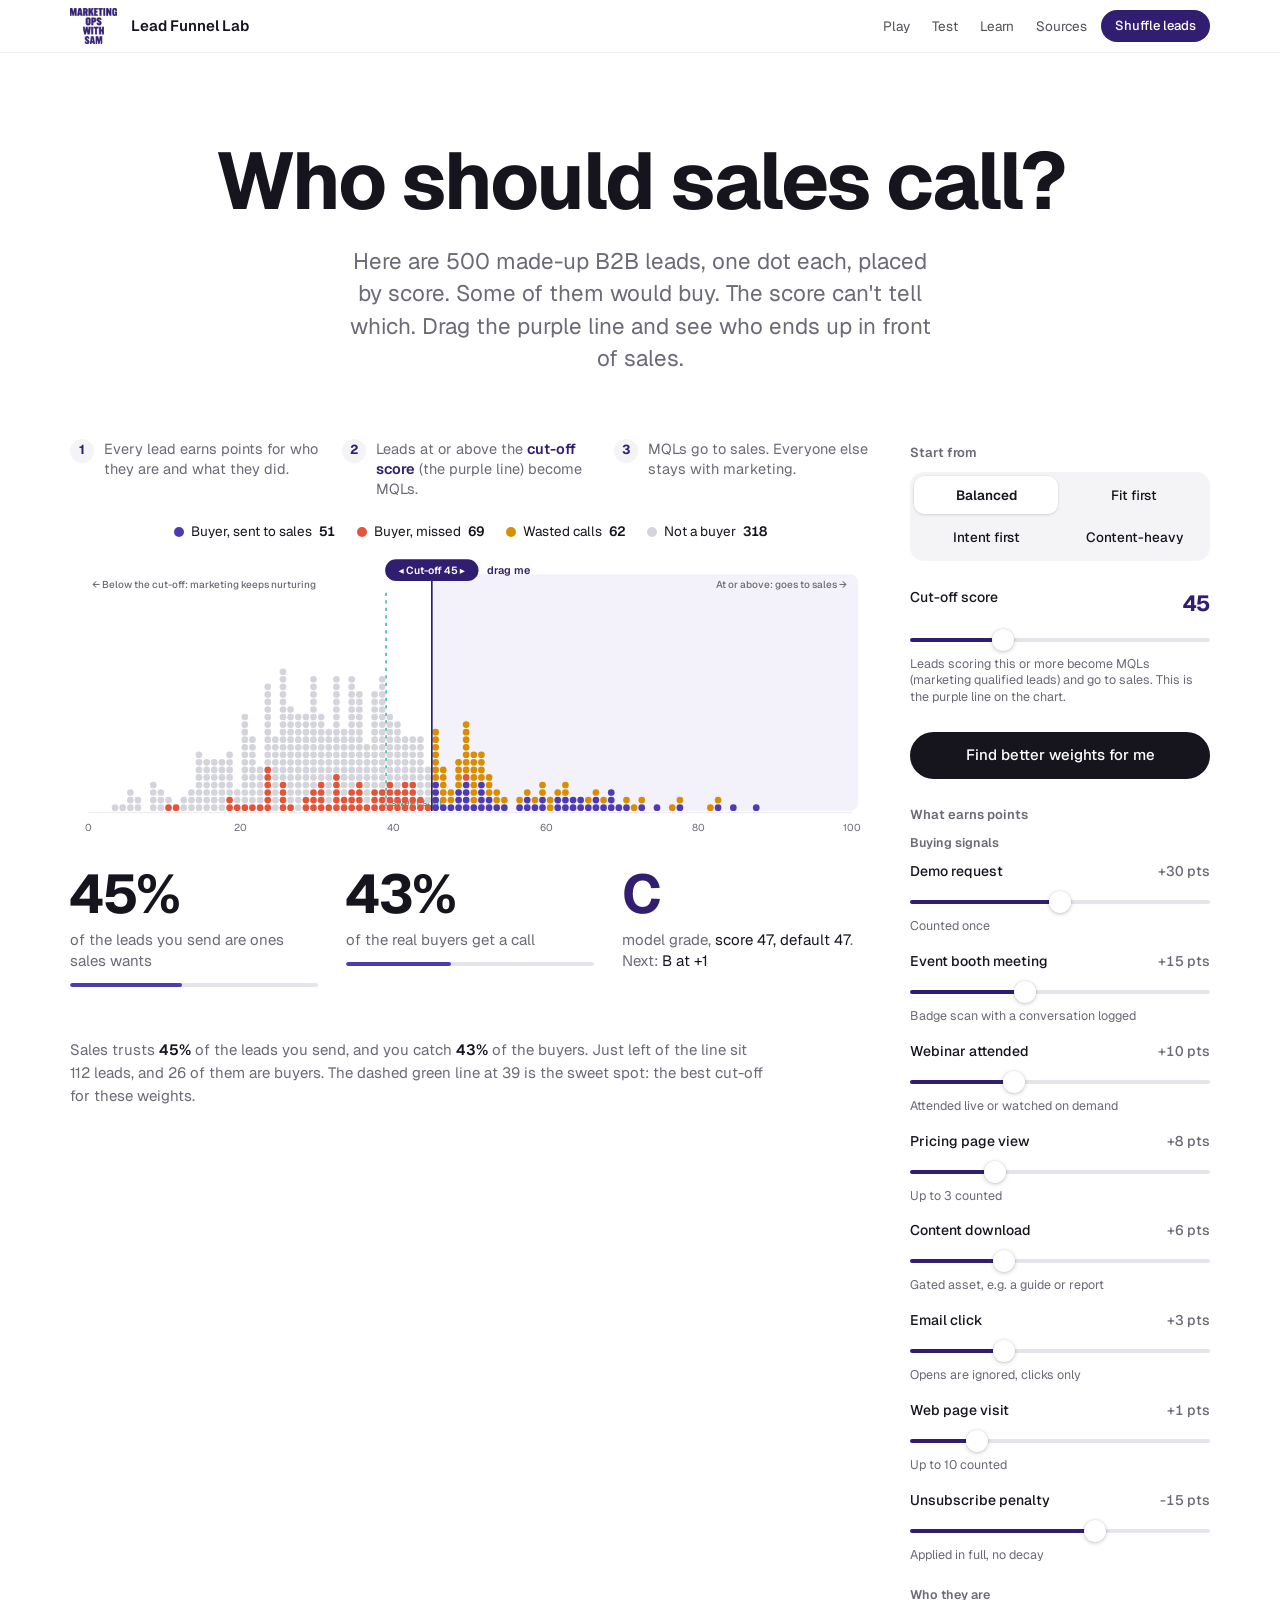
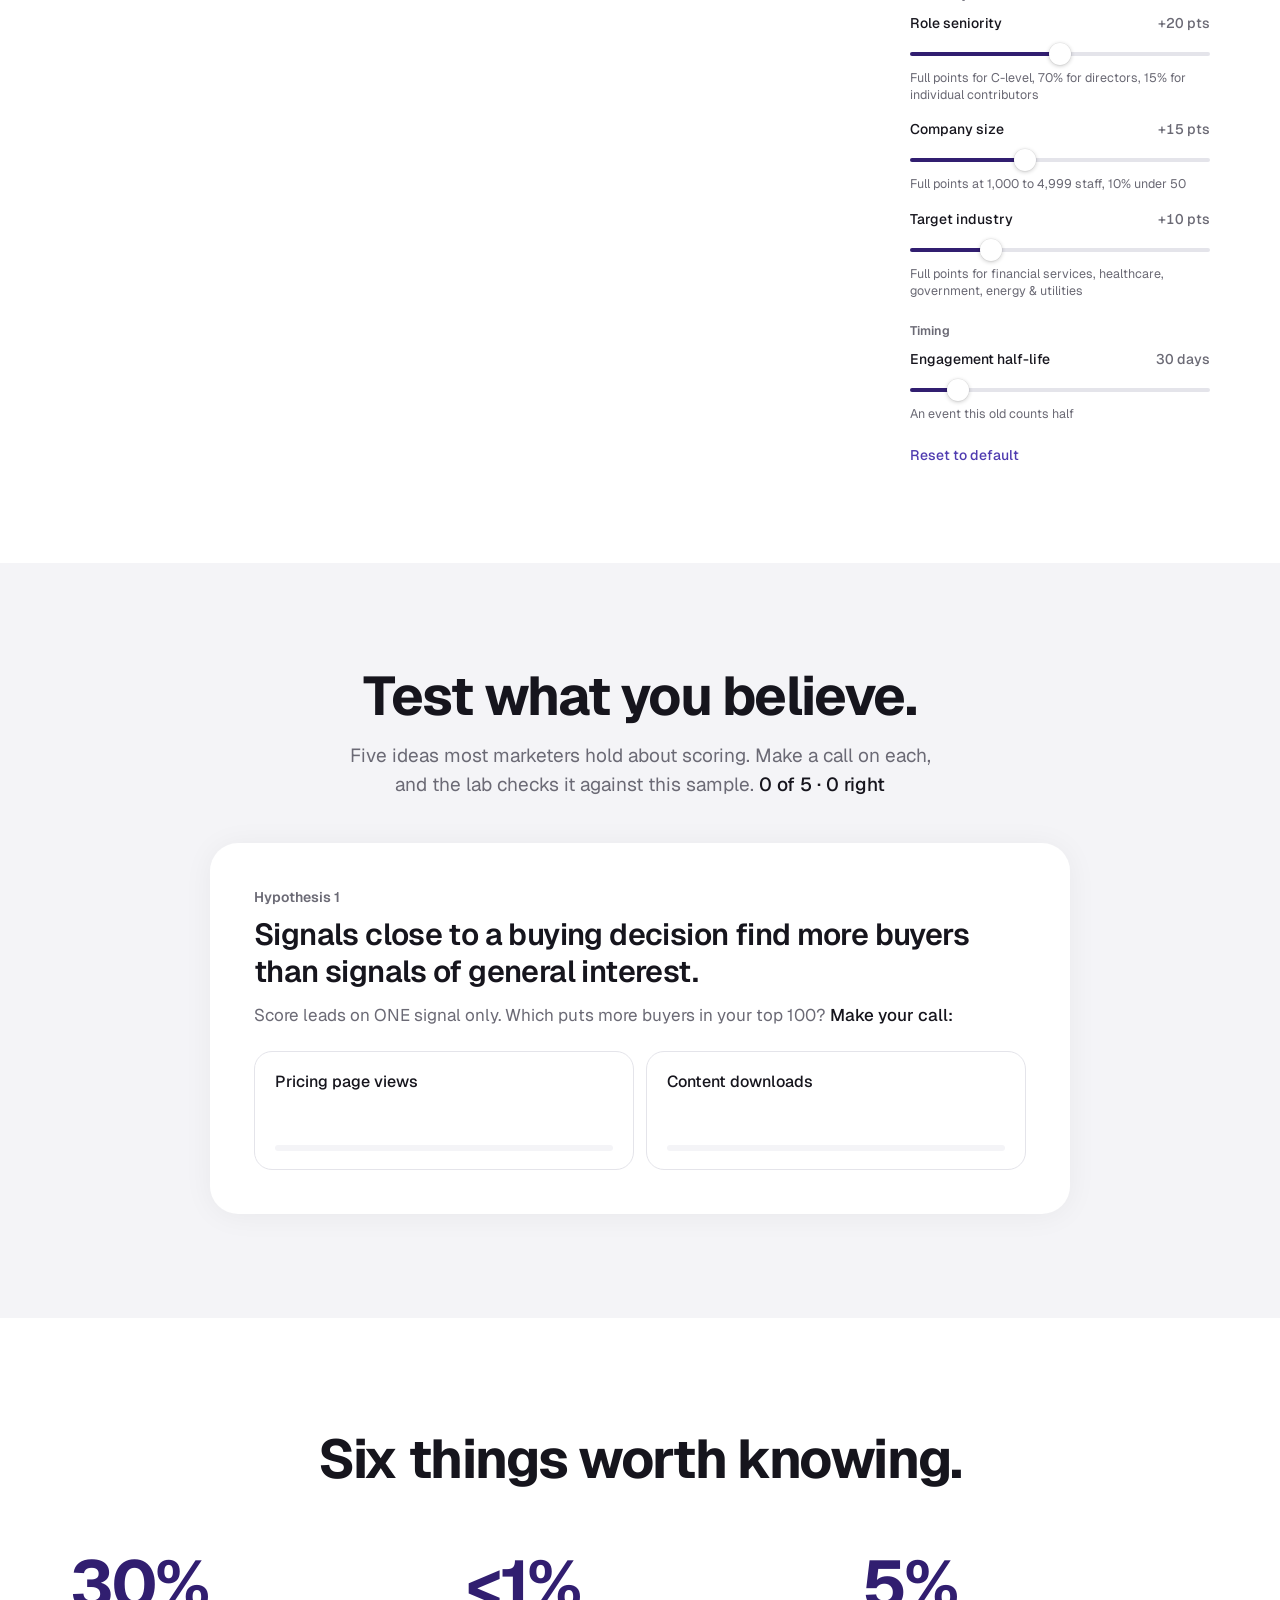
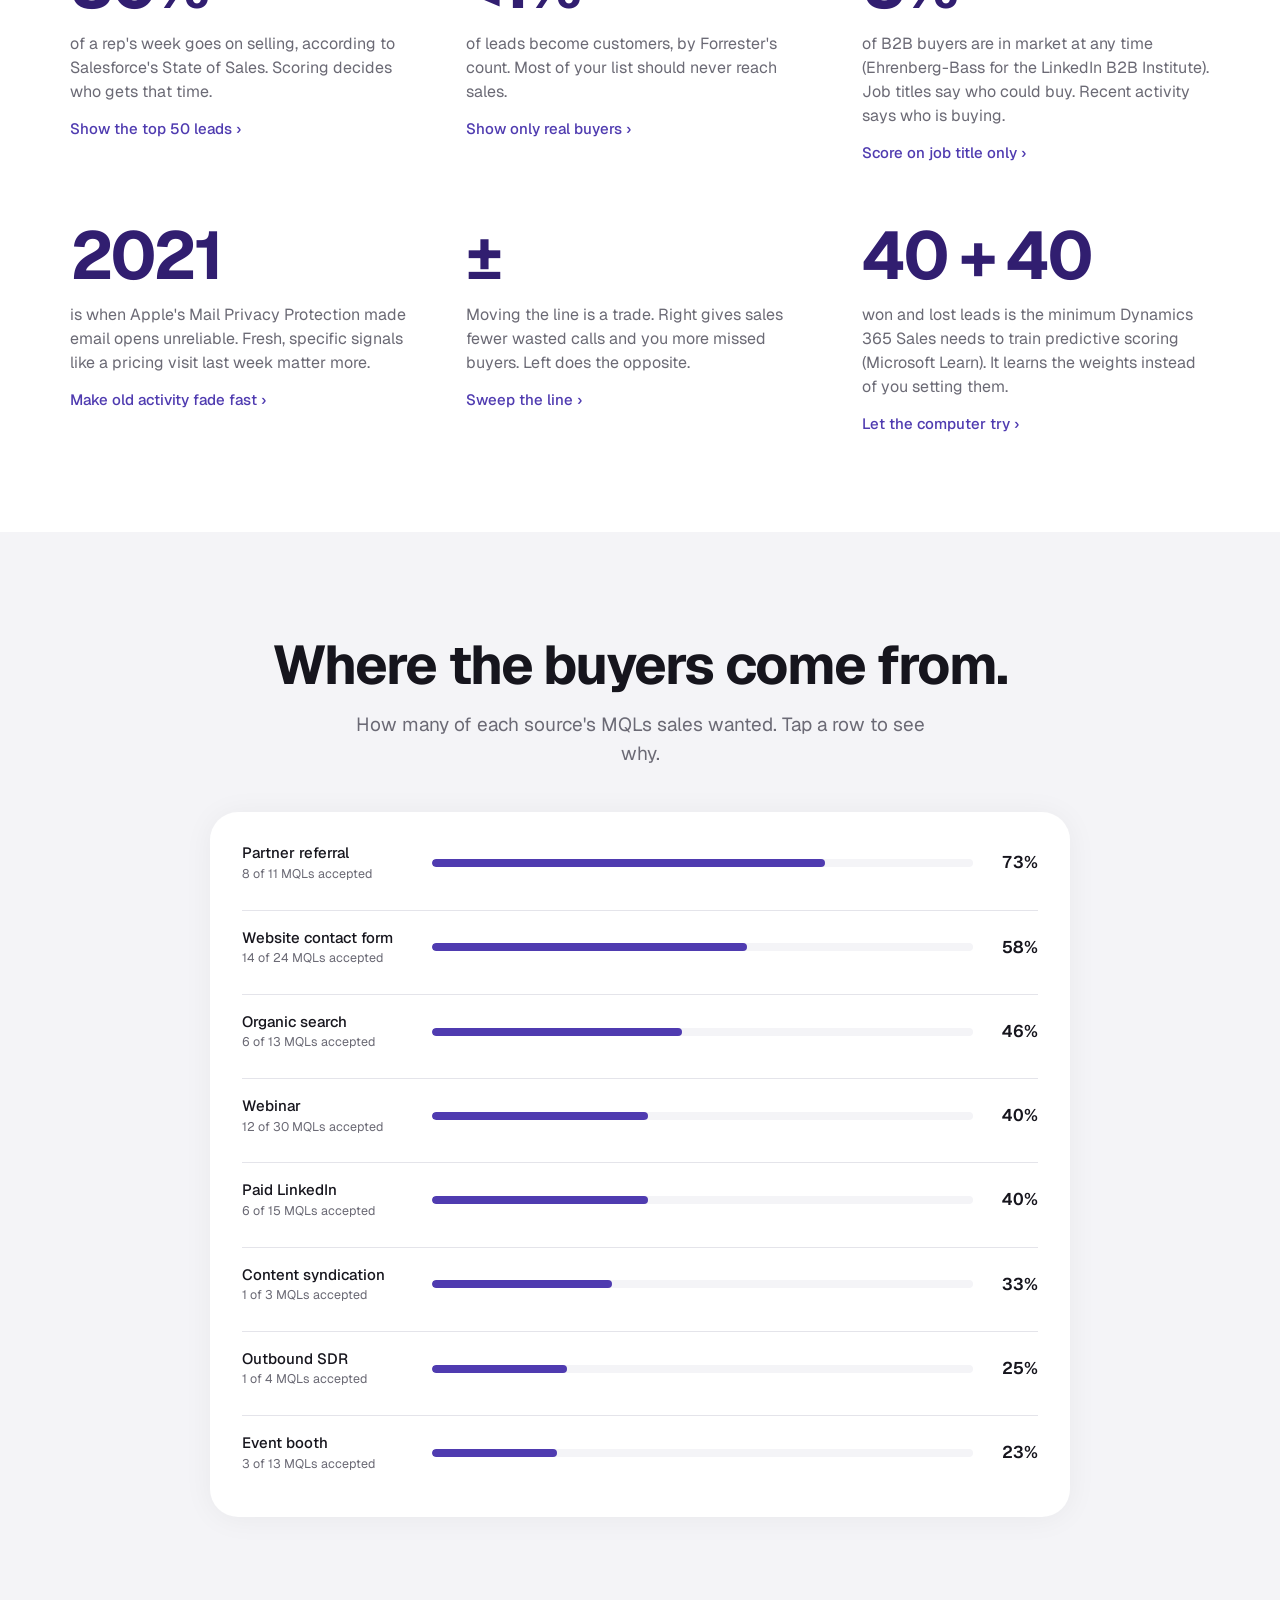
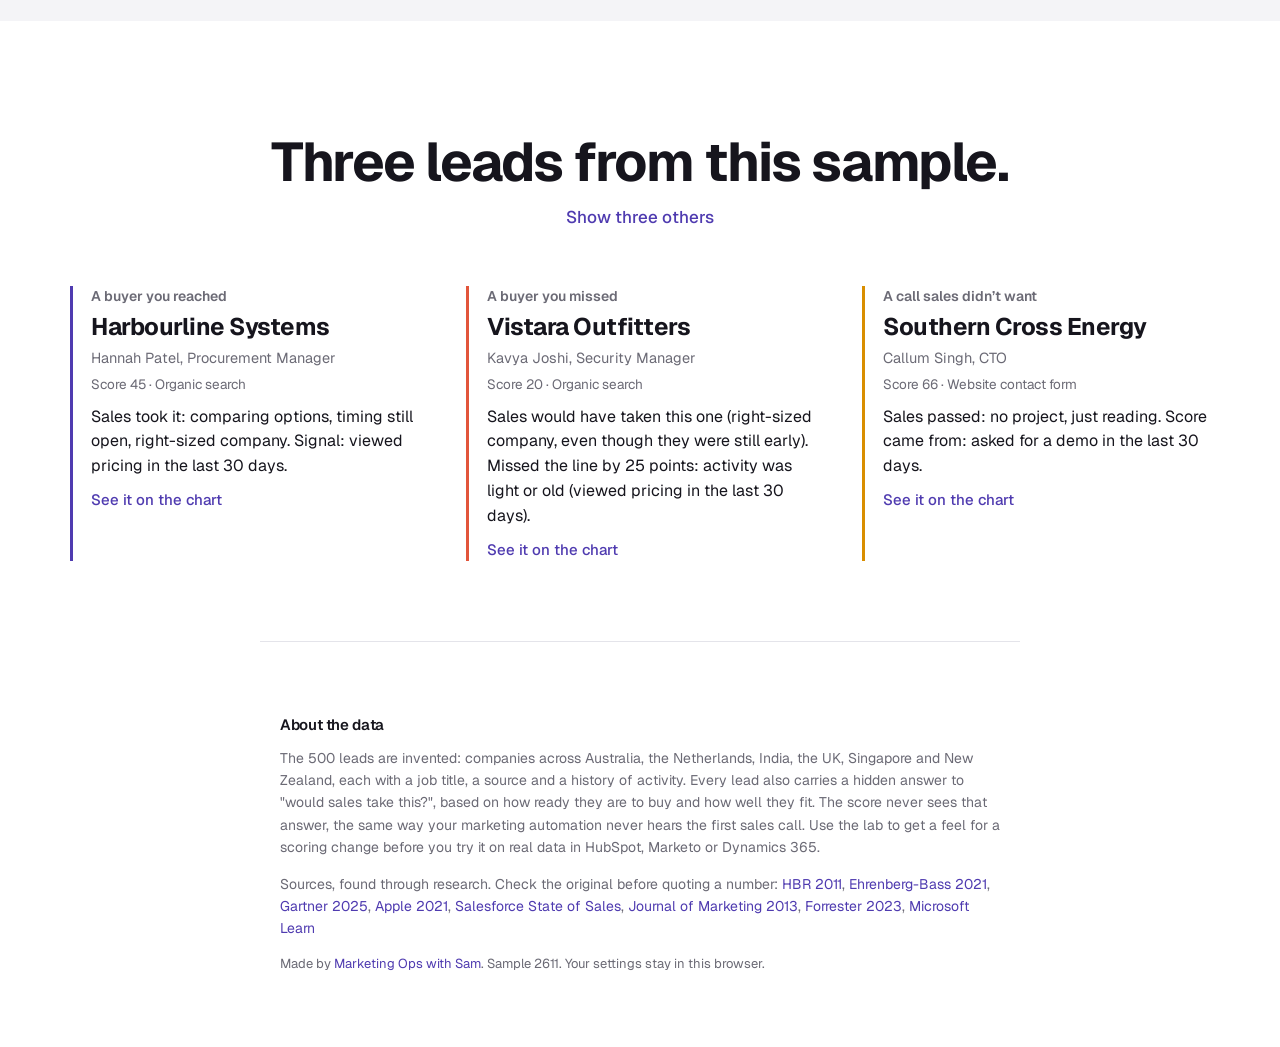
==== commit 64bbc450: "Explain the cut-off score in plain words Rename 'MQL line' to 'cut-off score' everywhere it shows, a" ====
--- a/index.html
+++ b/index.html
@@ -8,7 +8,7 @@
 <link rel="preconnect" href="https://fonts.googleapis.com">
 <link rel="preconnect" href="https://fonts.gstatic.com" crossorigin>
 <link rel="stylesheet" href="https://fonts.googleapis.com/css2?family=Geist:wght@400;500;600;700&display=swap">
-<link rel="stylesheet" href="assets/styles.css?v=202611050420">
+<link rel="stylesheet" href="assets/styles.css?v=202611050427">
 </head>
 <body>
 <!--APP-START-->
@@ -25,20 +25,25 @@
 
 <header class="hero">
   <h1>Who should sales call?</h1>
-  <p class="lede">Here are 500 made-up B2B leads, one dot each, placed by score. Some of them would buy. The score can't tell which. Drag the line and see who ends up in front of sales.</p>
+  <p class="lede">Here are 500 made-up B2B leads, one dot each, placed by score. Some of them would buy. The score can't tell which. Drag the purple line and see who ends up in front of sales.</p>
 </header>
 
 <main>
   <section class="play" id="play" aria-label="Play">
     <div class="stage arena">
+      <ol class="how" aria-label="How it works">
+        <li><b>1</b><span>Every lead earns points for who they are and what they did.</span></li>
+        <li><b>2</b><span>Leads at or above the <em class="hl">cut-off score</em> (the purple line) become MQLs.</span></li>
+        <li><b>3</b><span>MQLs go to sales. Everyone else stays with marketing.</span></li>
+      </ol>
       <div class="legend" id="legend"></div>
-      <div class="mini" aria-label="MQL line">
+      <div class="mini" aria-label="Cut-off score">
         <span class="mini-grade" id="mini-grade">C</span>
-        <label for="w-threshold-m">MQL line <b id="o-threshold-m">45</b></label>
+        <label for="w-threshold-m">Cut-off score <b id="o-threshold-m">45</b></label>
         <input type="range" id="w-threshold-m" data-key="threshold" min="1" max="150" step="1">
       </div>
       <div class="swarm-wrap" id="swarm-wrap">
-        <svg id="swarm" viewBox="0 0 960 340" role="img" aria-label="500 leads plotted by score with the MQL line"></svg>
+        <svg id="swarm" viewBox="0 0 960 340" role="img" aria-label="500 leads plotted by score, with the cut-off score that decides who goes to sales"></svg>
         <div class="tip" id="tip" hidden></div>
       </div>
 
@@ -67,10 +72,10 @@
       <div class="segmented" id="presets"></div>
 
       <div class="ctl ctl-line">
-        <label for="w-threshold">MQL line</label>
+        <label for="w-threshold">Cut-off score</label>
         <output id="o-threshold" for="w-threshold"></output>
         <input type="range" id="w-threshold" data-key="threshold" min="1" max="150" step="1">
-        <small>Leads at or above this score go to sales.</small>
+        <small>Leads scoring this or more become MQLs (marketing qualified leads) and go to sales. This is the purple line on the chart.</small>
       </div>
 
       <button class="solid-btn" id="ai-btn" type="button"><span id="ai-label">Find better weights for me</span></button>
@@ -125,9 +130,9 @@
   </section>
 </main>
 <!--APP-END-->
-<script src="assets/leads.js?v=202611050420"></script>
-<script src="assets/scoring.js?v=202611050420"></script>
-<script src="assets/experiments.js?v=202611050420"></script>
-<script src="assets/app.js?v=202611050420"></script>
+<script src="assets/leads.js?v=202611050427"></script>
+<script src="assets/scoring.js?v=202611050427"></script>
+<script src="assets/experiments.js?v=202611050427"></script>
+<script src="assets/app.js?v=202611050427"></script>
 </body>
 </html>
--- a/assets/styles.css
+++ b/assets/styles.css
@@ -260,3 +260,17 @@
   html { scroll-behavior: auto; }
   *, *::before, *::after { animation-duration: 1ms !important; animation-iteration-count: 1 !important; transition-duration: 1ms !important; }
 }
+
+/* How it works, above the chart */
+.how { list-style: none; margin: 0 0 18px; padding: 0; display: grid; grid-template-columns: repeat(3, minmax(0, 1fr)); gap: 16px; }
+@media (max-width: 720px) { .how { grid-template-columns: minmax(0, 1fr); gap: 8px; } }
+.how li { display: flex; gap: 10px; align-items: flex-start; font-size: 14.5px; color: var(--muted); line-height: 1.4; }
+.how li b { flex: none; width: 24px; height: 24px; border-radius: 50%; background: var(--band); color: var(--brand); font-size: 13px; font-weight: 700; display: grid; place-items: center; }
+.how .hl { color: var(--brand); font-weight: 600; font-style: normal; }
+
+/* First-visit hint on the line */
+#swarm .drag-hint { fill: var(--brand); font-size: 13px; font-weight: 600; font-family: var(--font); opacity: 0; }
+#swarm .line-g.hinting .drag-hint { opacity: 1; }
+#swarm .line-g.hinting { animation: nudge 2.6s var(--ease) infinite; }
+@keyframes nudge { 0%, 60%, 100% { transform: translateX(0); } 70% { transform: translateX(10px); } 80% { transform: translateX(-6px); } 90% { transform: translateX(3px); } }
+@media (prefers-reduced-motion: reduce) { #swarm .line-g.hinting { animation: none; } }
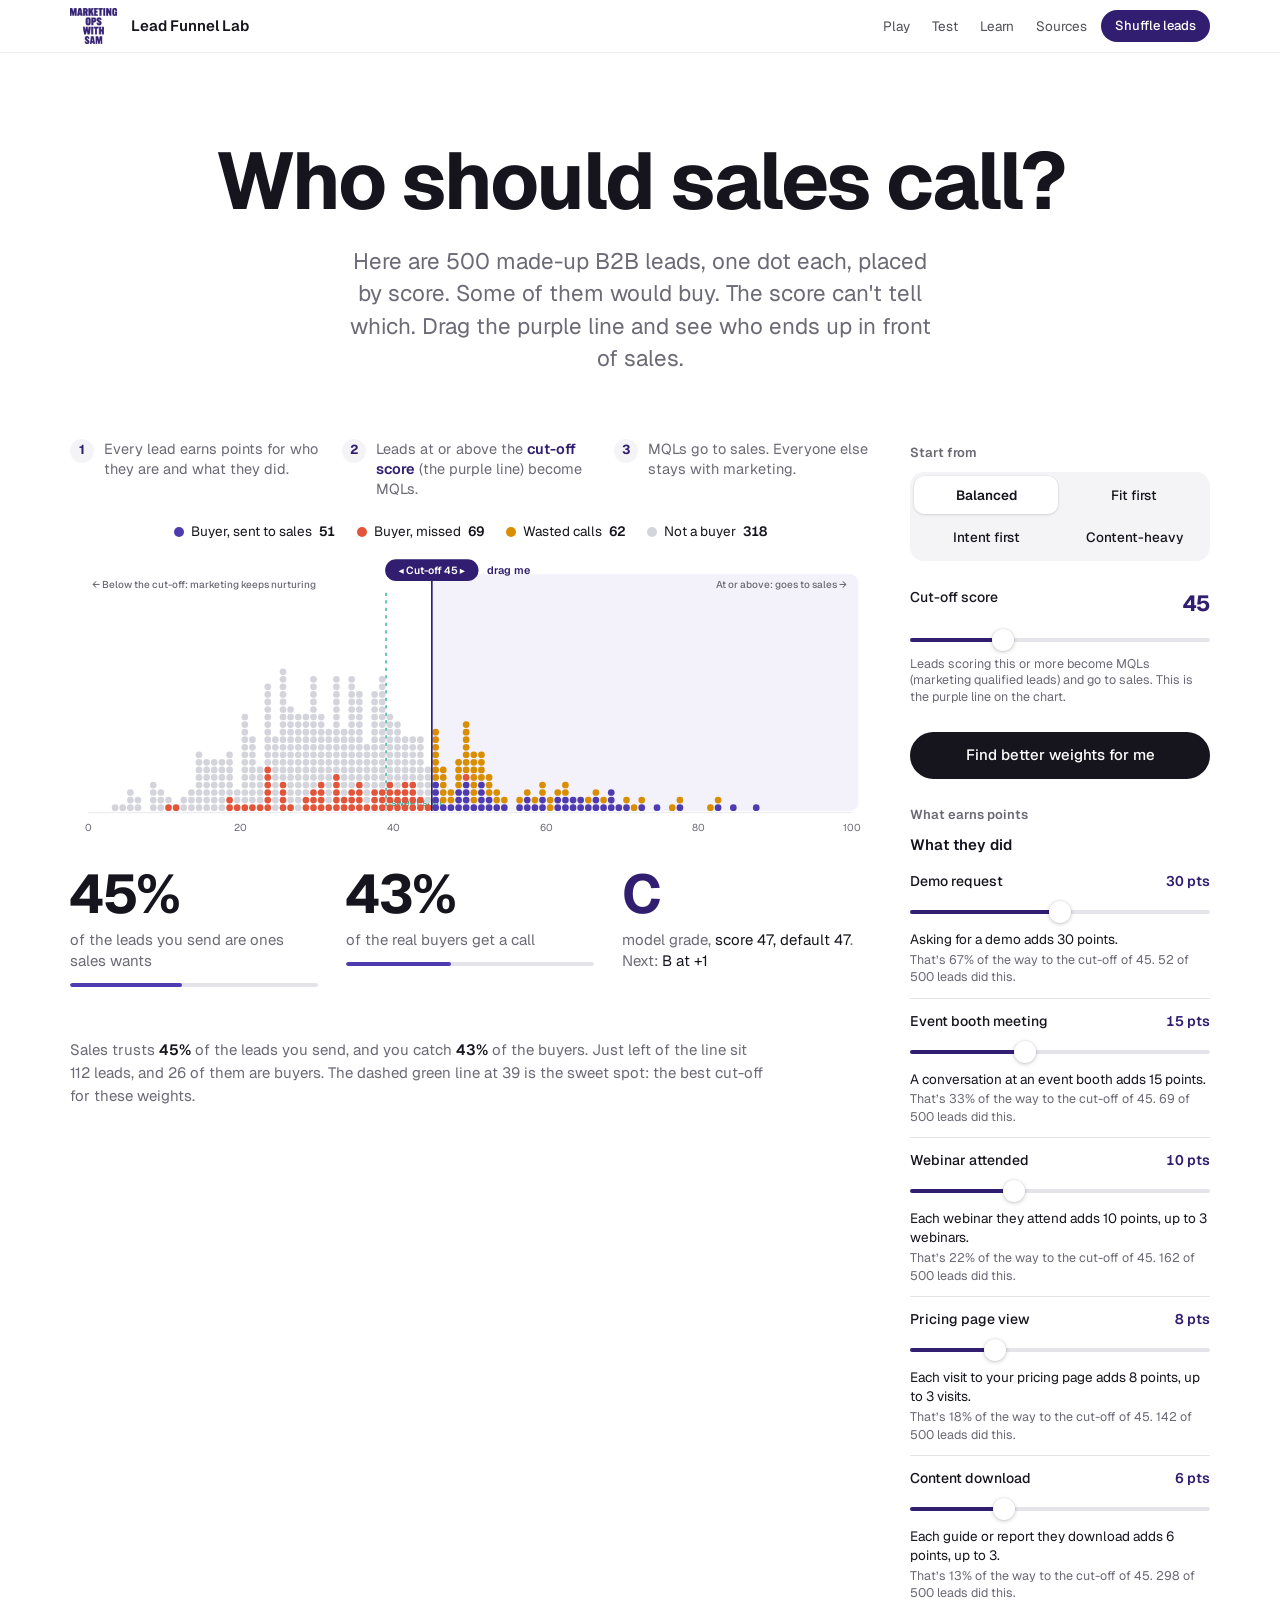
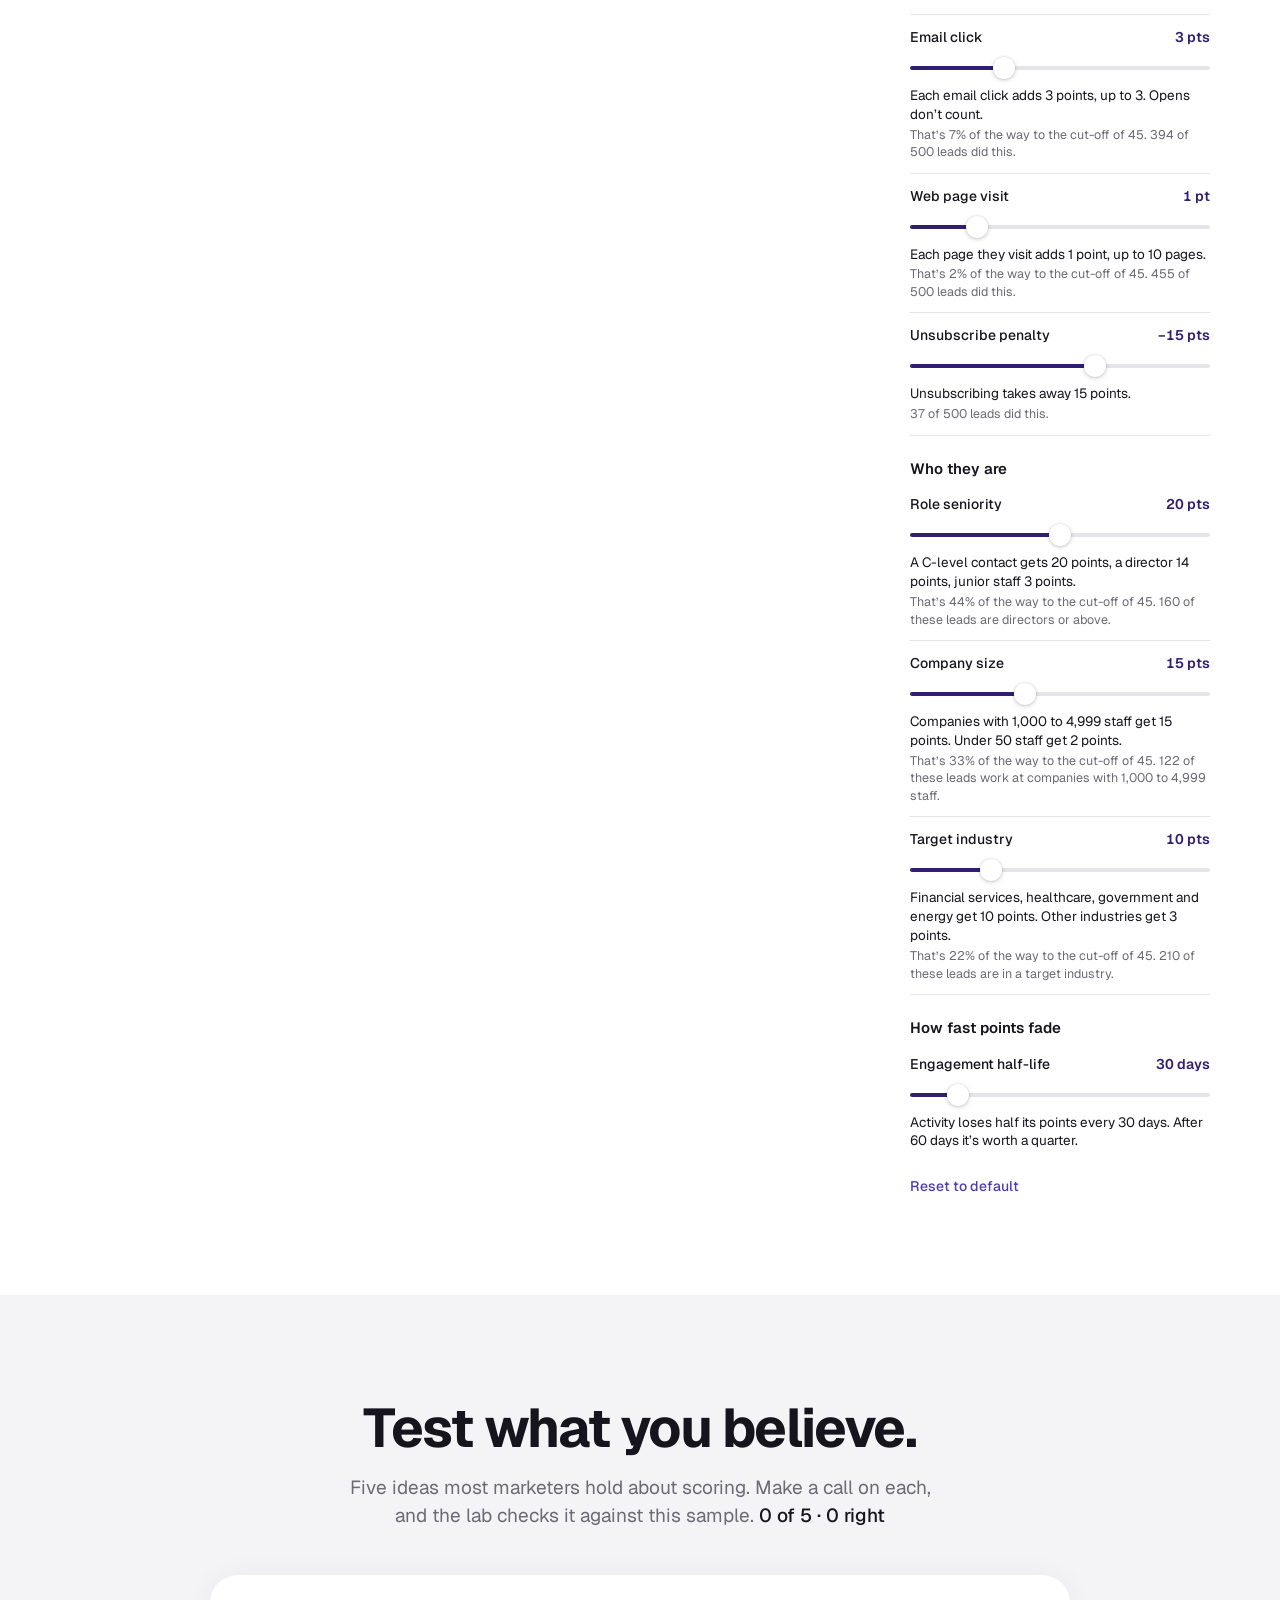
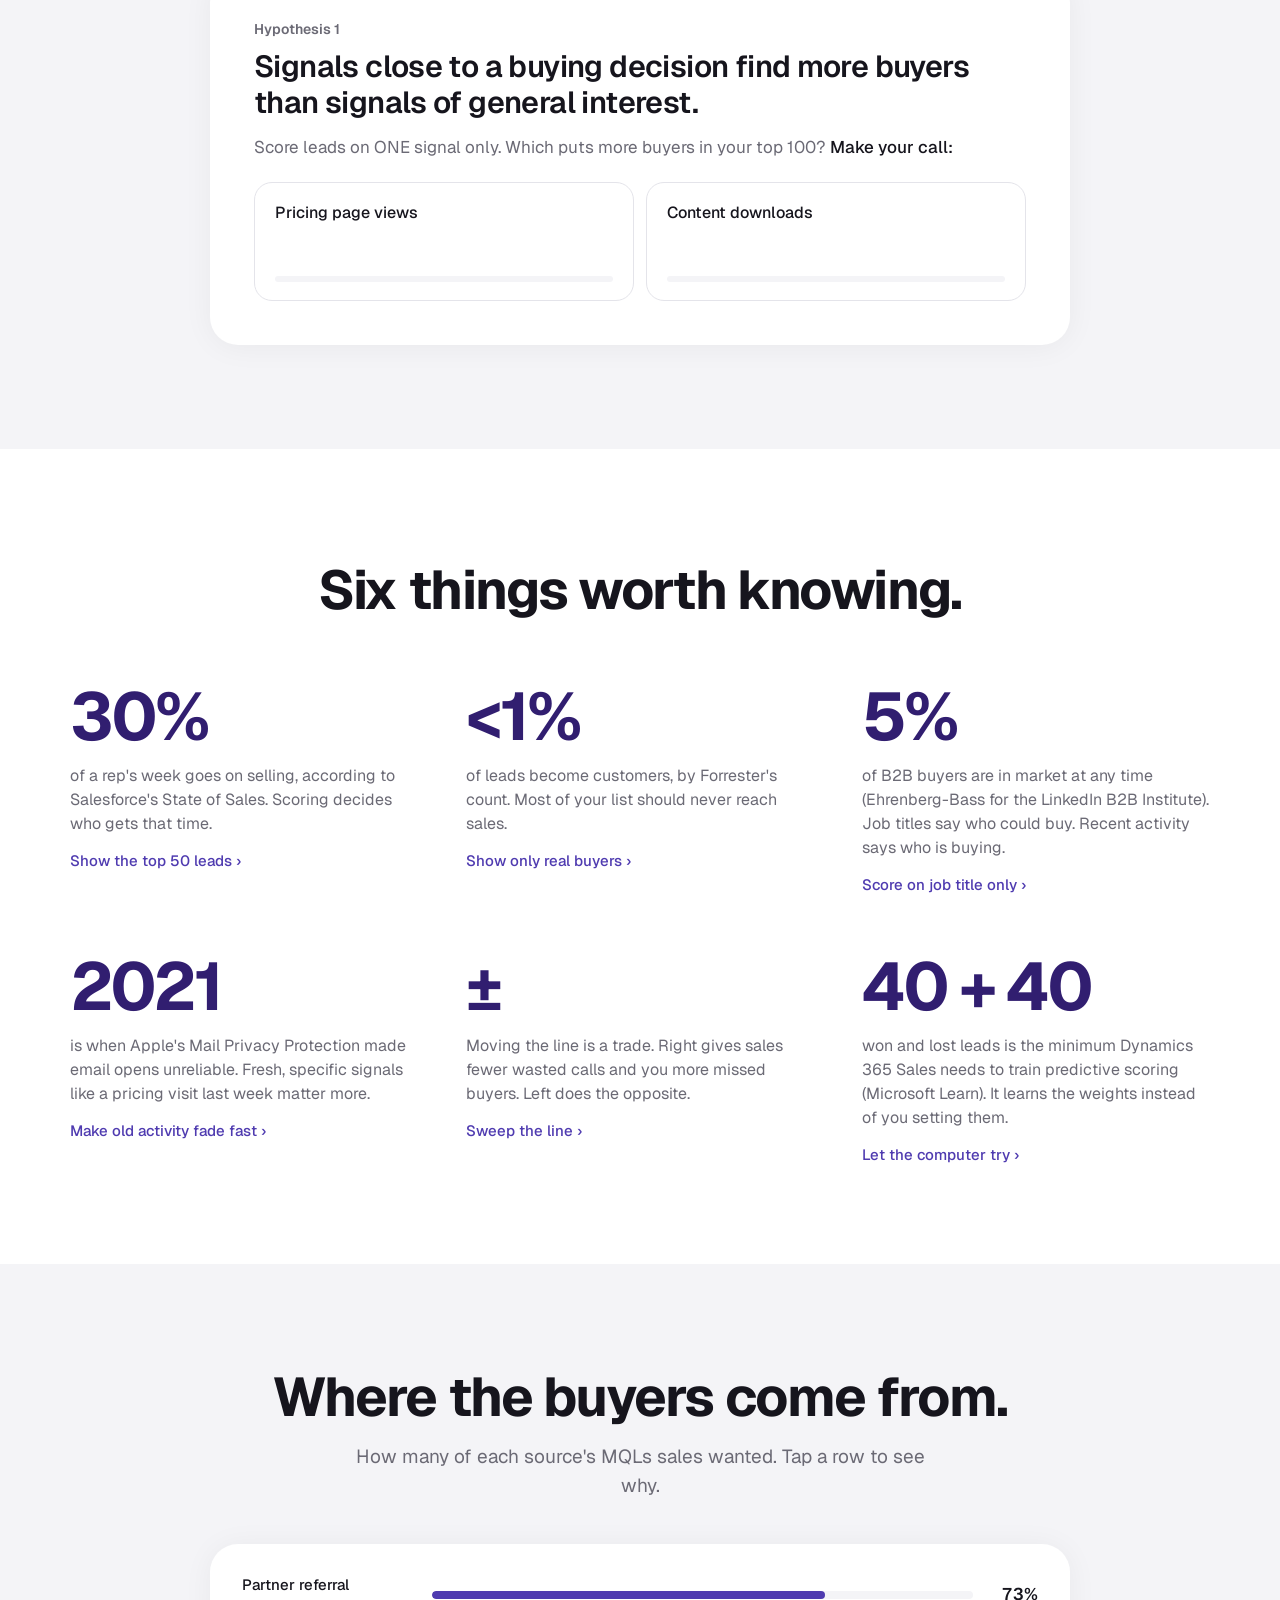
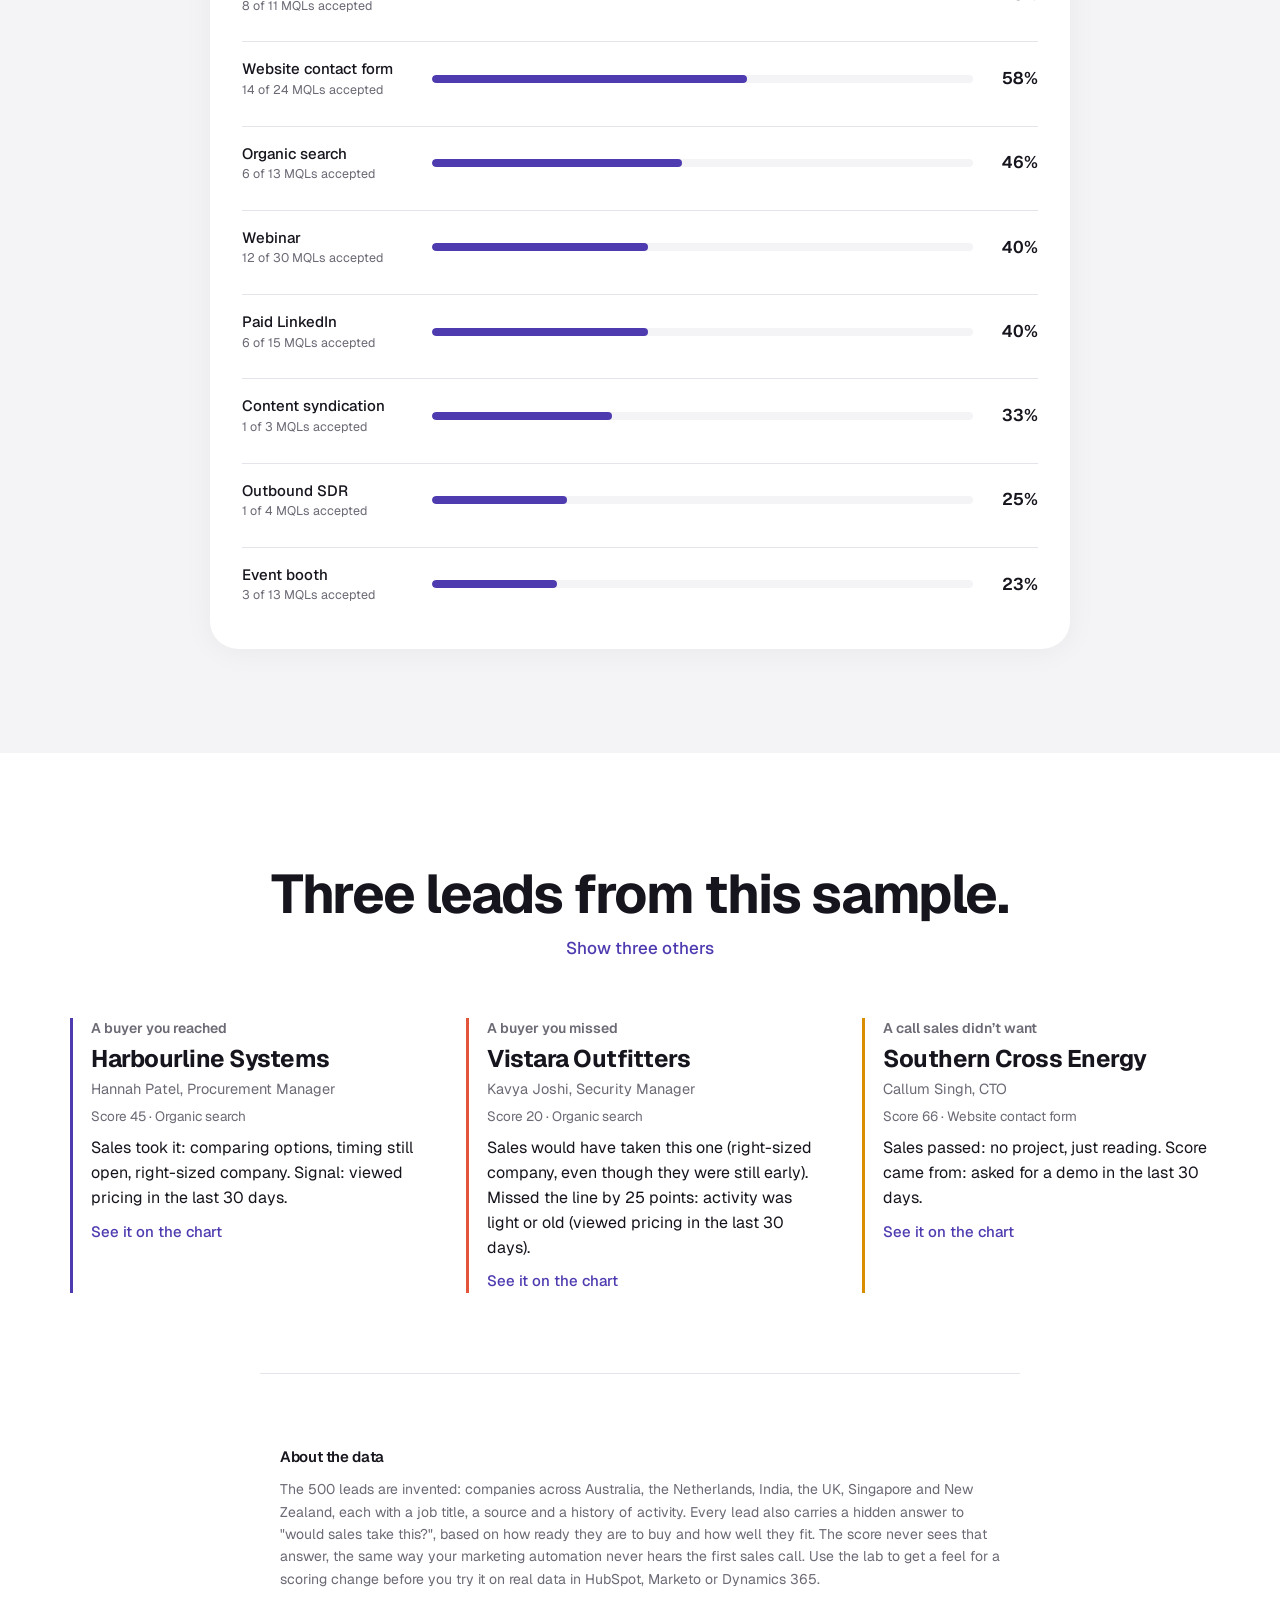
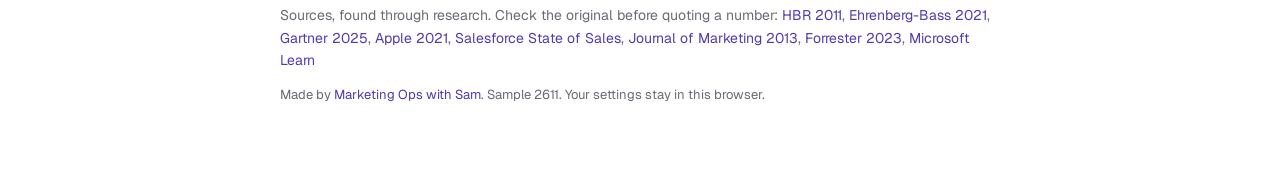
==== commit 8a9473a0: "Explain every slider in plain words Each weight now has a sentence that updates as you drag, how far" ====
--- a/index.html
+++ b/index.html
@@ -8,7 +8,7 @@
 <link rel="preconnect" href="https://fonts.googleapis.com">
 <link rel="preconnect" href="https://fonts.gstatic.com" crossorigin>
 <link rel="stylesheet" href="https://fonts.googleapis.com/css2?family=Geist:wght@400;500;600;700&display=swap">
-<link rel="stylesheet" href="assets/styles.css?v=202611050427">
+<link rel="stylesheet" href="assets/styles.css?v=202611050432">
 </head>
 <body>
 <!--APP-START-->
@@ -36,7 +36,7 @@
         <li><b>2</b><span>Leads at or above the <em class="hl">cut-off score</em> (the purple line) become MQLs.</span></li>
         <li><b>3</b><span>MQLs go to sales. Everyone else stays with marketing.</span></li>
       </ol>
-      <div class="legend" id="legend"></div>
+      <div class="legend-wrap"><div class="legend" id="legend"></div><p class="focus-cap" id="focus-cap" hidden></p></div>
       <div class="mini" aria-label="Cut-off score">
         <span class="mini-grade" id="mini-grade">C</span>
         <label for="w-threshold-m">Cut-off score <b id="o-threshold-m">45</b></label>
@@ -130,9 +130,9 @@
   </section>
 </main>
 <!--APP-END-->
-<script src="assets/leads.js?v=202611050427"></script>
-<script src="assets/scoring.js?v=202611050427"></script>
-<script src="assets/experiments.js?v=202611050427"></script>
-<script src="assets/app.js?v=202611050427"></script>
+<script src="assets/leads.js?v=202611050432"></script>
+<script src="assets/scoring.js?v=202611050432"></script>
+<script src="assets/experiments.js?v=202611050432"></script>
+<script src="assets/app.js?v=202611050432"></script>
 </body>
 </html>
--- a/assets/styles.css
+++ b/assets/styles.css
@@ -274,3 +274,19 @@
 #swarm .line-g.hinting { animation: nudge 2.6s var(--ease) infinite; }
 @keyframes nudge { 0%, 60%, 100% { transform: translateX(0); } 70% { transform: translateX(10px); } 80% { transform: translateX(-6px); } 90% { transform: translateX(3px); } }
 @media (prefers-reduced-motion: reduce) { #swarm .line-g.hinting { animation: none; } }
+
+/* Slider help: a sentence that changes as you drag, and who it affects */
+#controls .ctl { padding: 12px 0; border-bottom: 1px solid var(--line); }
+#controls .ctl:last-child { border-bottom: 0; }
+#controls .ctl output { color: var(--brand); font-weight: 600; }
+.ctl .say { font-size: 13.5px; color: var(--ink); line-height: 1.4; margin-top: 2px; }
+.ctl .reach { font-size: 12.5px; color: var(--muted); line-height: 1.4; margin-top: 2px; }
+.ctl .reach:empty { display: none; }
+#controls .dock-label { font-size: 15px; font-weight: 600; color: var(--ink); margin: 22px 0 2px; }
+#controls .dock-label:first-child { margin-top: 0; }
+#controls .ctl:hover label, #controls .ctl:focus-within label { color: var(--brand); }
+#swarm.focusing .dot:not(.has) { opacity: 0.12; }
+#swarm.focusing .dot.has { stroke: var(--surface, #fff); stroke-width: 0.6; }
+.legend-wrap { position: relative; }
+.stage.focusing .legend { visibility: hidden; }
+.focus-cap { position: absolute; inset: 0 0 auto 0; margin: 0 auto; width: fit-content; max-width: 100%; background: var(--ink); color: #fff; font-size: 13.5px; font-weight: 500; padding: 6px 14px; border-radius: 999px; text-align: center; pointer-events: none; animation: tipin 160ms var(--ease); }
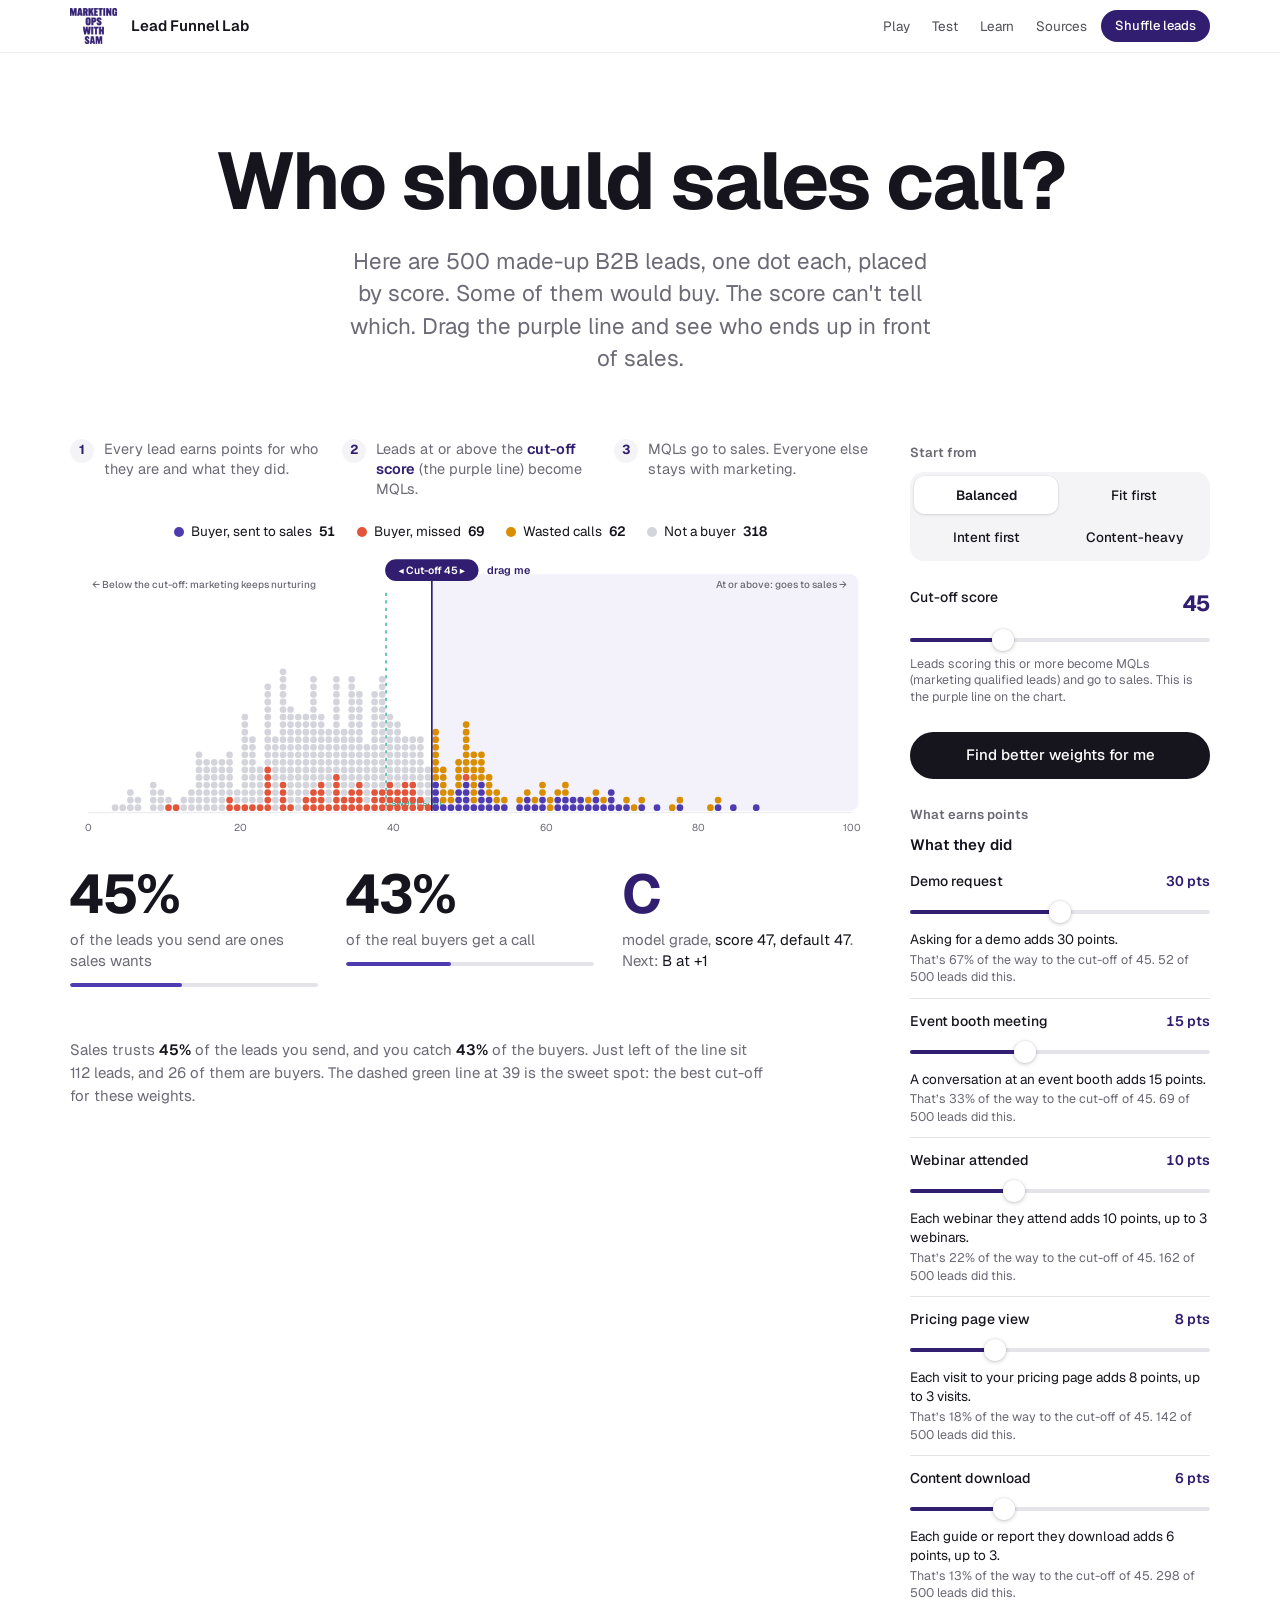
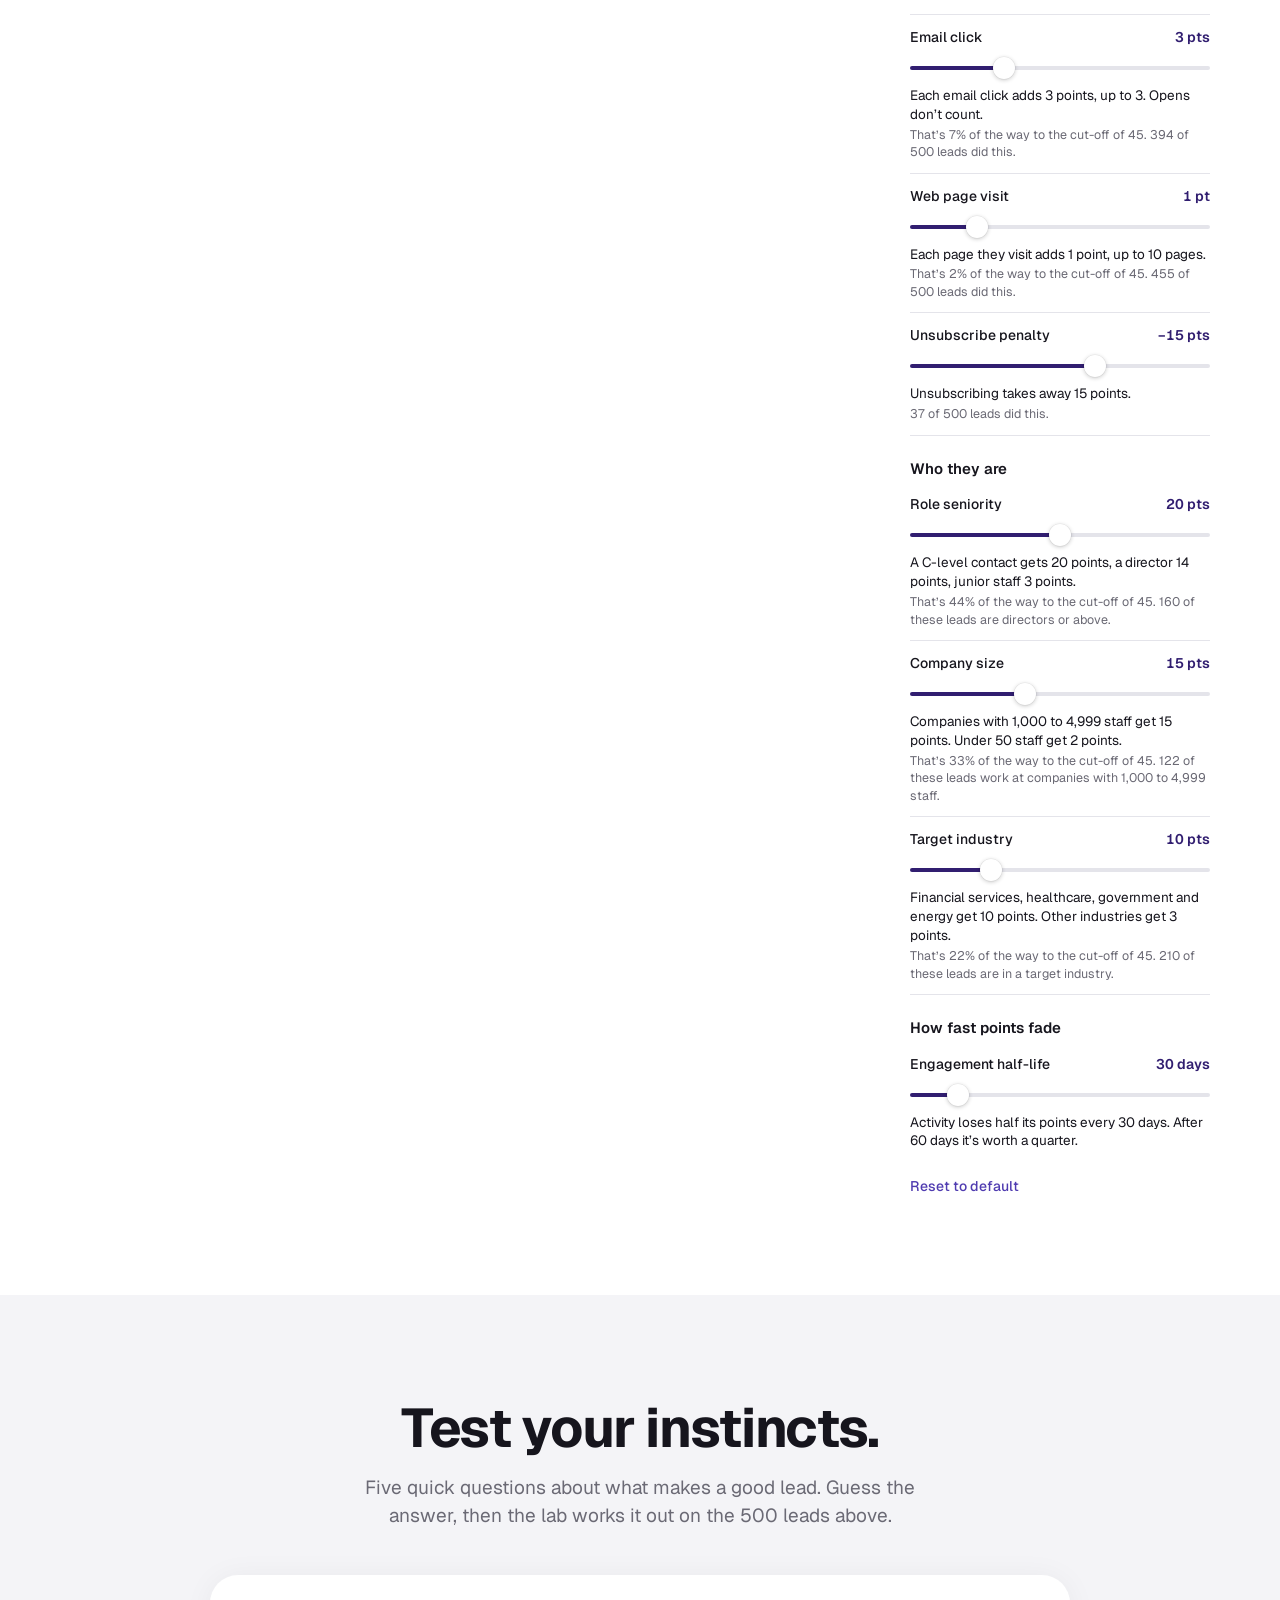
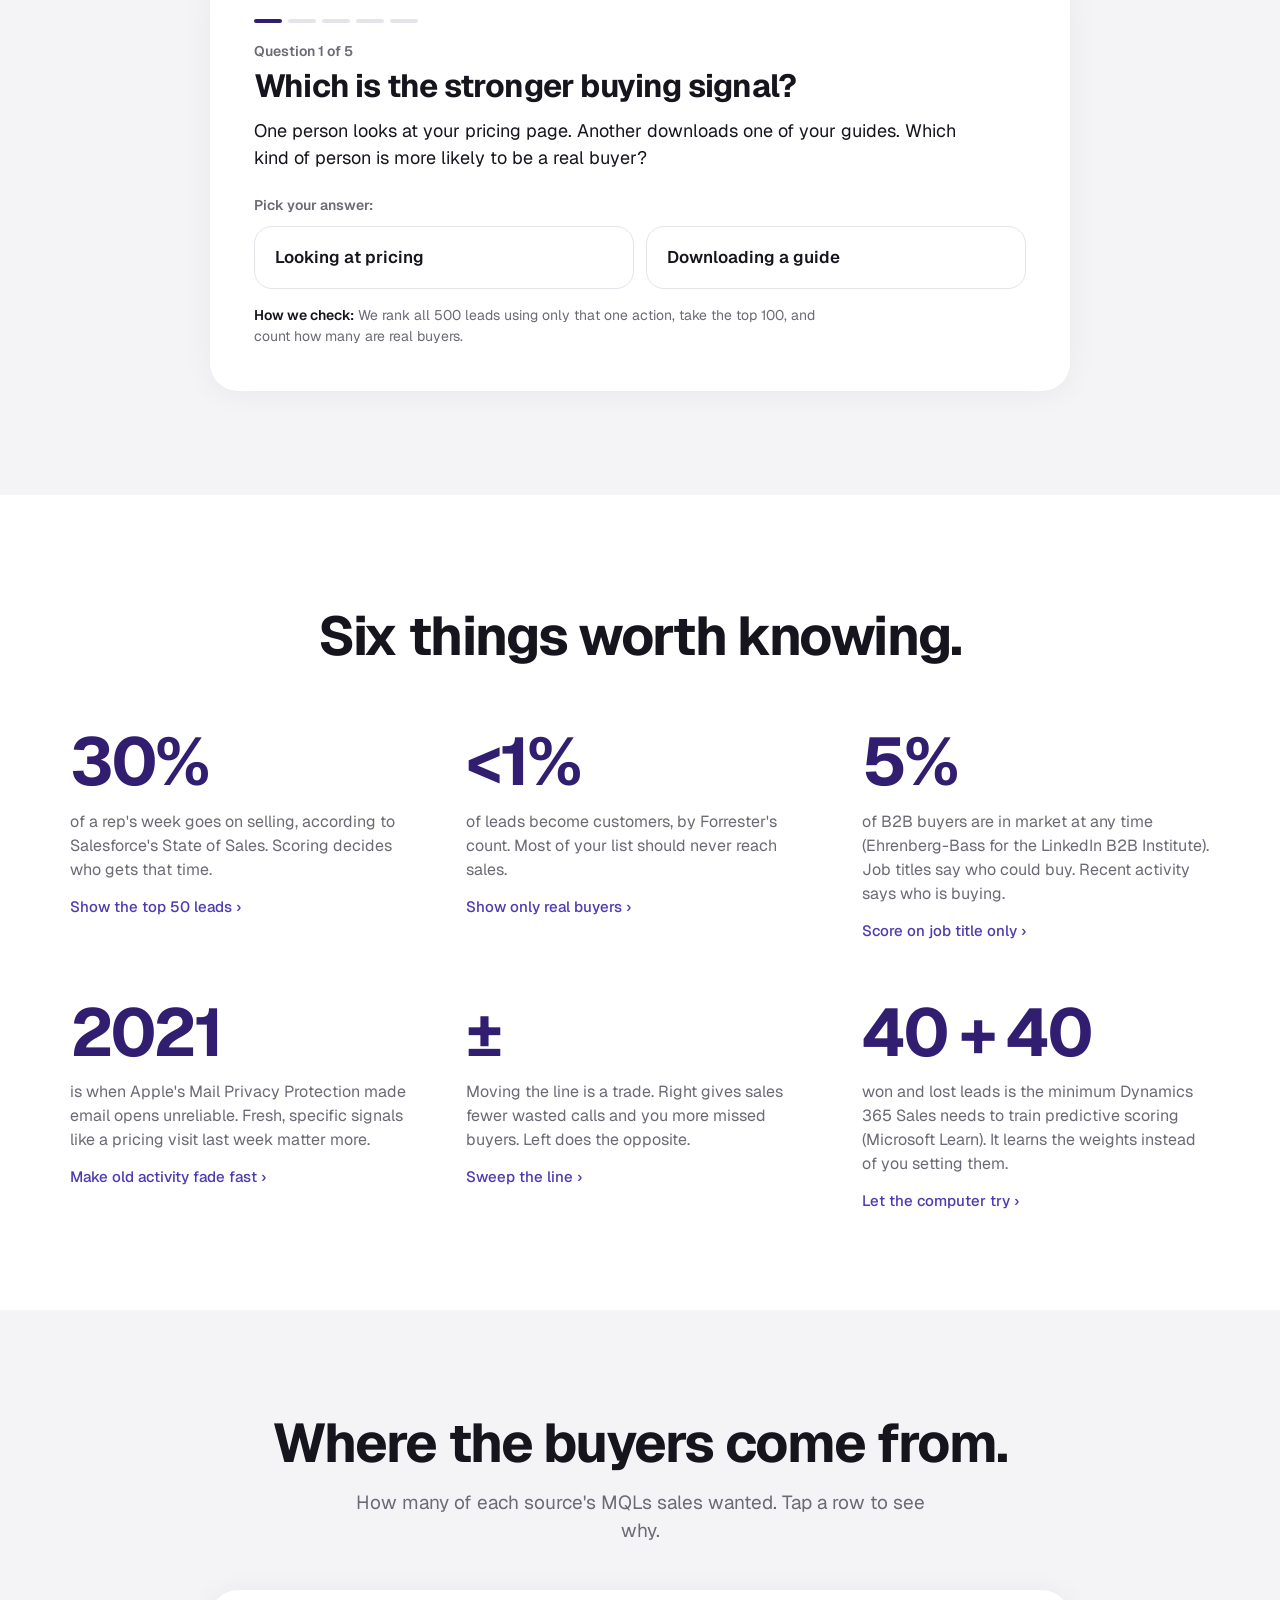
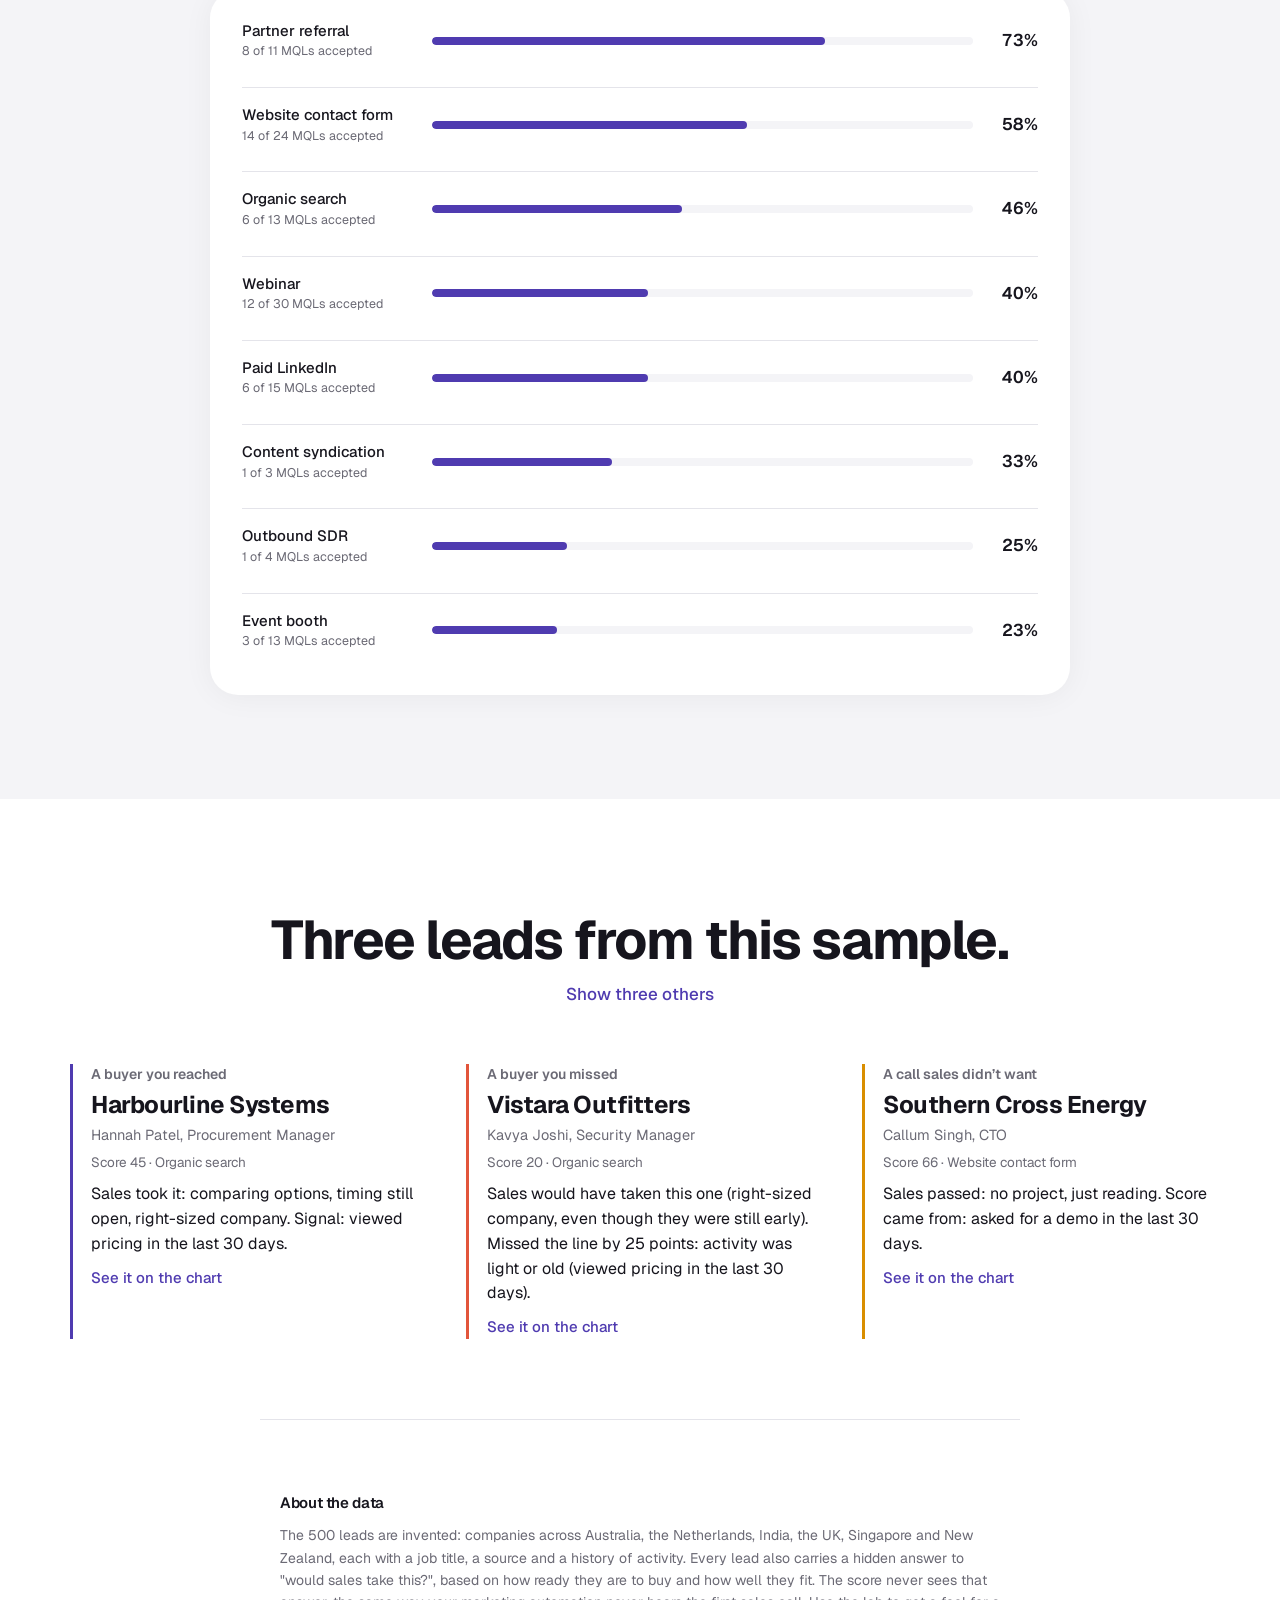
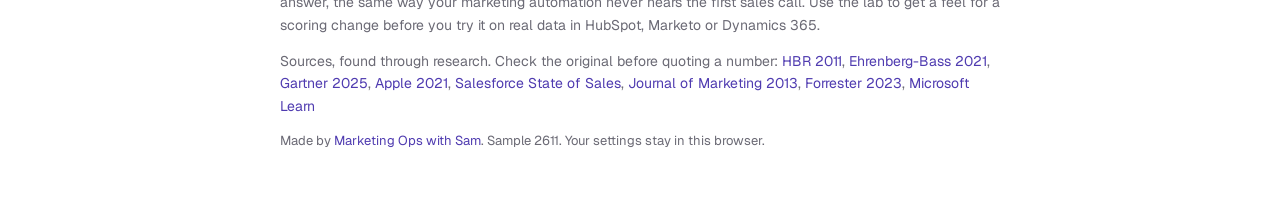
==== commit 20b31c70: "Make the experiments read as plain questions Each experiment is now a titled question in everyday wo" ====
--- a/index.html
+++ b/index.html
@@ -8,7 +8,7 @@
 <link rel="preconnect" href="https://fonts.googleapis.com">
 <link rel="preconnect" href="https://fonts.gstatic.com" crossorigin>
 <link rel="stylesheet" href="https://fonts.googleapis.com/css2?family=Geist:wght@400;500;600;700&display=swap">
-<link rel="stylesheet" href="assets/styles.css?v=202611050432">
+<link rel="stylesheet" href="assets/styles.css?v=202611050436">
 </head>
 <body>
 <!--APP-START-->
@@ -88,8 +88,8 @@
 
   <section class="band" id="test" aria-labelledby="test-h">
     <div class="band-in">
-      <h2 id="test-h">Test what you believe.</h2>
-      <p class="band-lede">Five ideas most marketers hold about scoring. Make a call on each, and the lab checks it against this sample. <span id="exp-progress"></span></p>
+      <h2 id="test-h">Test your instincts.</h2>
+      <p class="band-lede">Five quick questions about what makes a good lead. Guess the answer, then the lab works it out on the 500 leads above. <span id="exp-progress"></span></p>
       <div class="exp" id="exp-body"></div>
     </div>
   </section>
@@ -130,9 +130,9 @@
   </section>
 </main>
 <!--APP-END-->
-<script src="assets/leads.js?v=202611050432"></script>
-<script src="assets/scoring.js?v=202611050432"></script>
-<script src="assets/experiments.js?v=202611050432"></script>
-<script src="assets/app.js?v=202611050432"></script>
+<script src="assets/leads.js?v=202611050436"></script>
+<script src="assets/scoring.js?v=202611050436"></script>
+<script src="assets/experiments.js?v=202611050436"></script>
+<script src="assets/app.js?v=202611050436"></script>
 </body>
 </html>
--- a/assets/styles.css
+++ b/assets/styles.css
@@ -290,3 +290,31 @@
 .legend-wrap { position: relative; }
 .stage.focusing .legend { visibility: hidden; }
 .focus-cap { position: absolute; inset: 0 0 auto 0; margin: 0 auto; width: fit-content; max-width: 100%; background: var(--ink); color: #fff; font-size: 13.5px; font-weight: 500; padding: 6px 14px; border-radius: 999px; text-align: center; pointer-events: none; animation: tipin 160ms var(--ease); }
+
+/* Experiments, plain-question version */
+#exp-progress { display: block; margin-top: 10px; font-size: 16px; }
+#exp-progress:empty { display: none; }
+.exp-dots { display: flex; gap: 6px; margin-bottom: 18px; }
+.exp-dots i { width: 28px; height: 4px; border-radius: 4px; background: var(--line); transition: background 300ms; }
+.exp-dots i.done { background: var(--c-sql); opacity: 0.45; }
+.exp-dots i.now { background: var(--brand); }
+.exp-step { font-size: 14px; font-weight: 600; color: var(--muted); }
+.exp-title { font-size: clamp(1.5rem, 3.2vw, 2rem); font-weight: 700; letter-spacing: -0.025em; line-height: 1.15; margin: 6px 0 12px; }
+.exp-title:focus { outline: none; }
+.exp-ask { font-size: 18px; line-height: 1.5; color: var(--ink); max-width: 60ch; }
+.exp-pick { font-size: 14px; font-weight: 600; color: var(--muted); margin: 24px 0 10px; }
+.choice { display: flex; flex-direction: column; gap: 10px; }
+.choice-label { font-size: 17px; font-weight: 600; }
+.choice-result:empty { display: none; }
+.r-num { font-size: 14.5px; color: var(--muted); font-weight: 400; }
+.r-num b { font-size: 28px; font-weight: 700; color: var(--ink); letter-spacing: -0.03em; font-variant-numeric: tabular-nums; margin-right: 2px; }
+.r-bar { position: relative; display: block; height: 8px; border-radius: 8px; background: var(--band); overflow: visible; }
+.r-bar i { display: block; height: 100%; width: 0; border-radius: 8px; background: var(--c-neutral); transition: width 1100ms var(--ease); }
+.r-bar s { position: absolute; top: -4px; bottom: -4px; width: 2px; background: var(--muted); border-radius: 2px; text-decoration: none; }
+.choice.winner .r-bar i { background: var(--c-sql); }
+.choice.winner { border-color: var(--c-sql); }
+.choice.winner .choice-label::after { content: "  ✓"; color: var(--c-sql); }
+.exp-how { font-size: 14px; color: var(--muted); line-height: 1.5; margin-top: 16px; max-width: 64ch; }
+.exp-how b { color: var(--ink); font-weight: 600; }
+.verdict p b { font-weight: 600; }
+.your-pick { align-self: flex-start; font-size: 12px; font-weight: 600; color: var(--brand); background: #efecf8; border-radius: 999px; padding: 2px 9px; margin-top: -4px; }
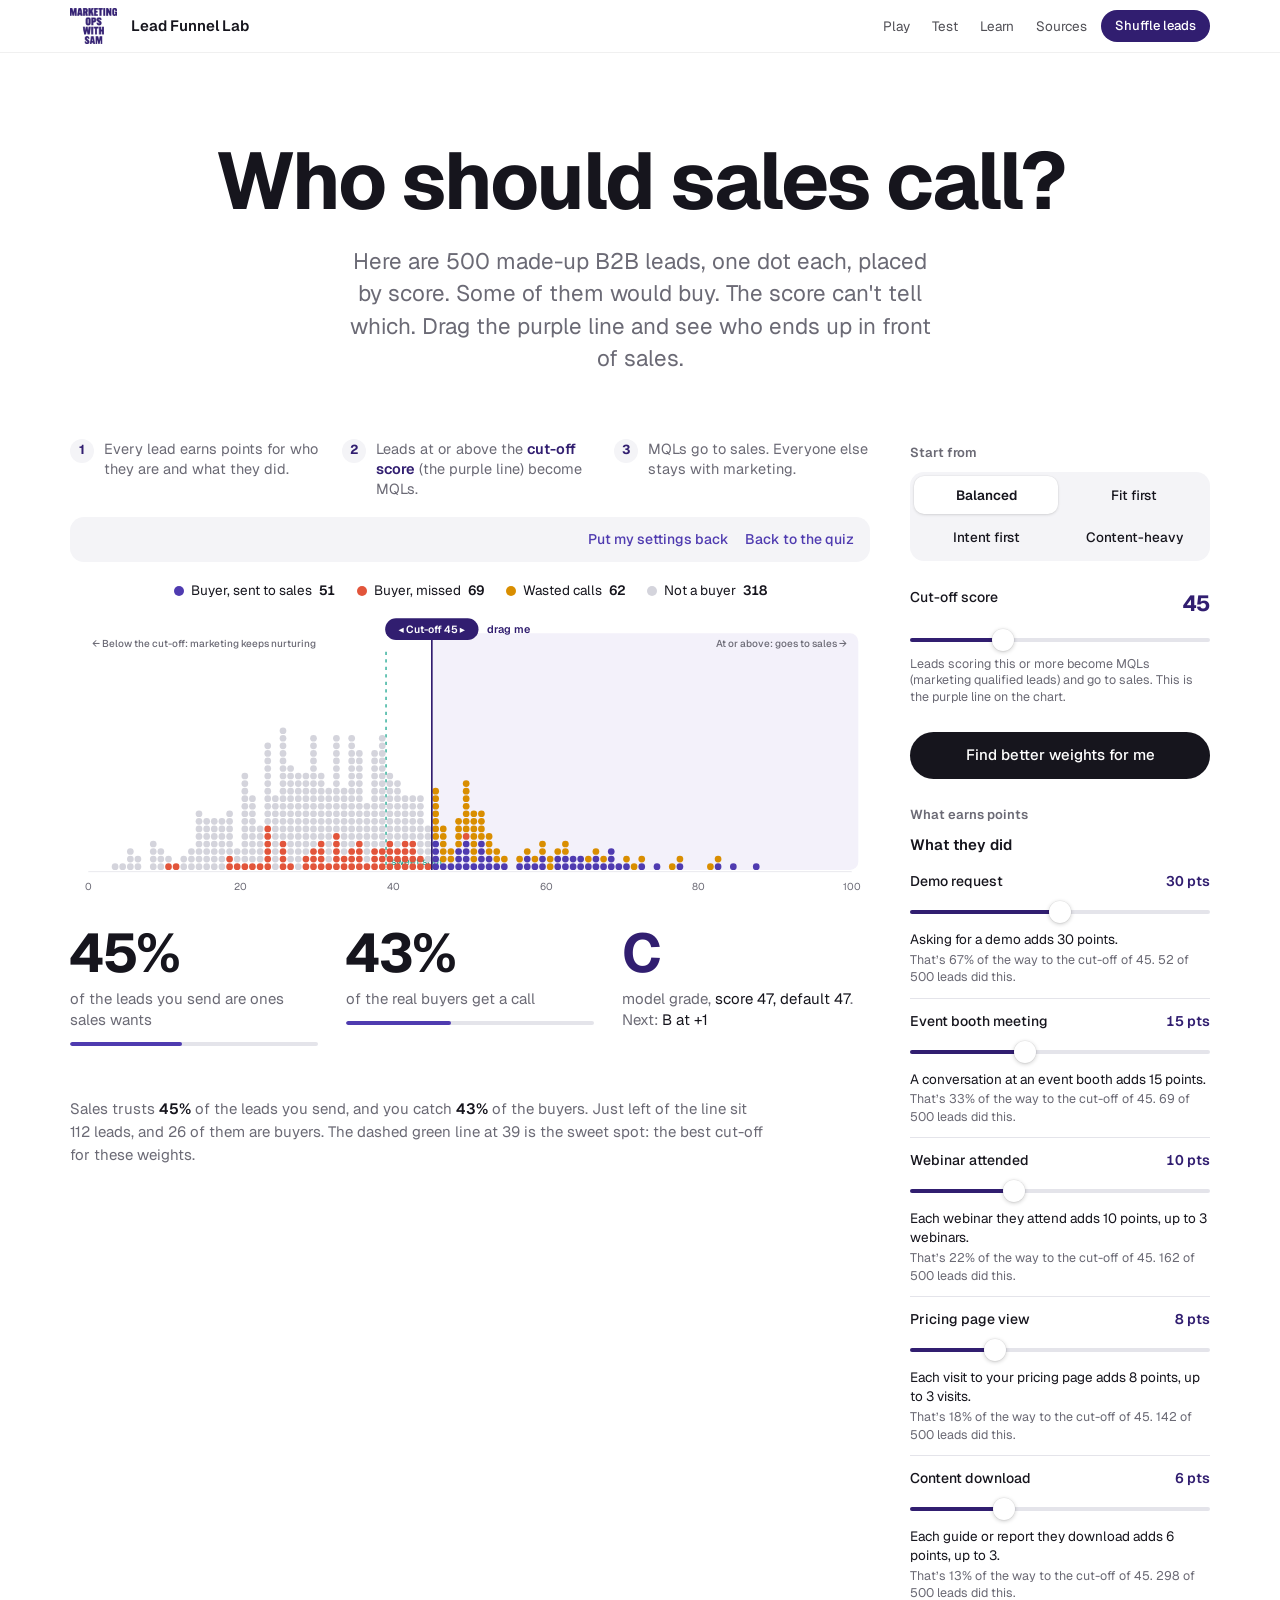
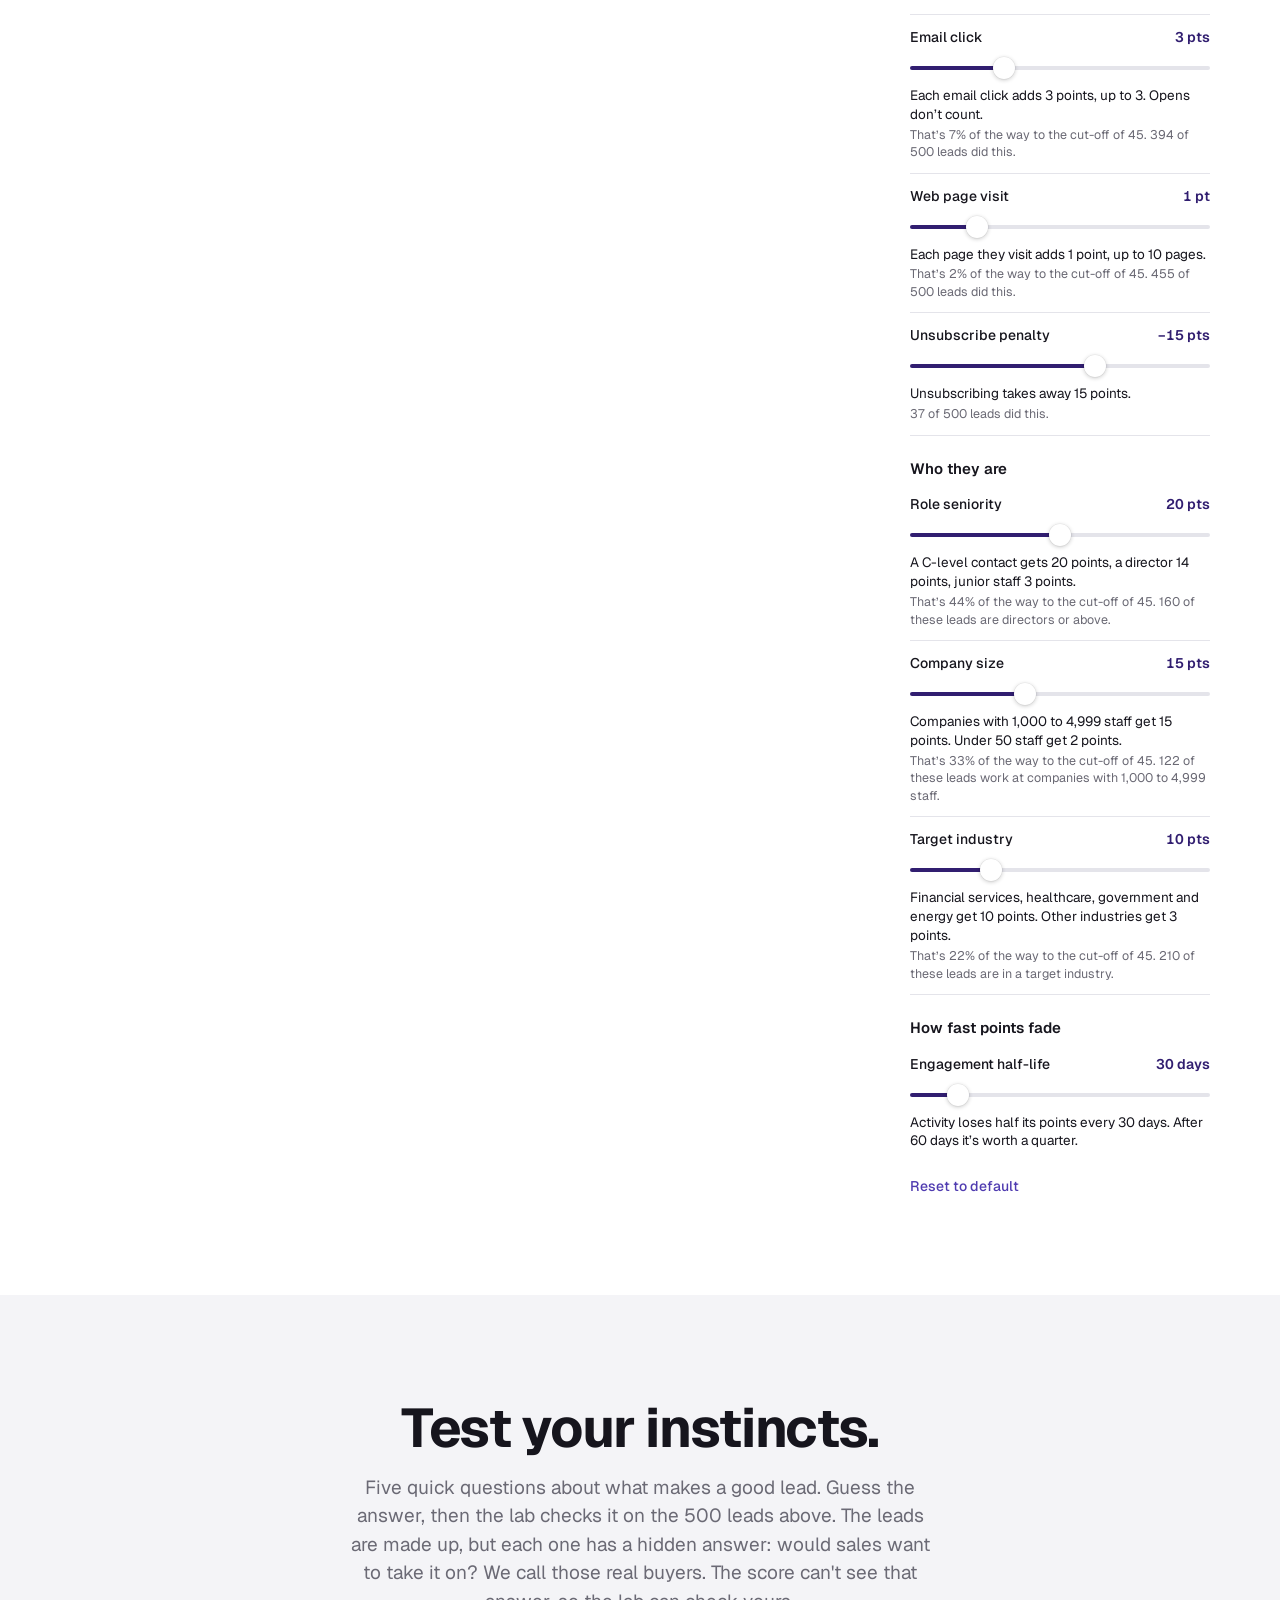
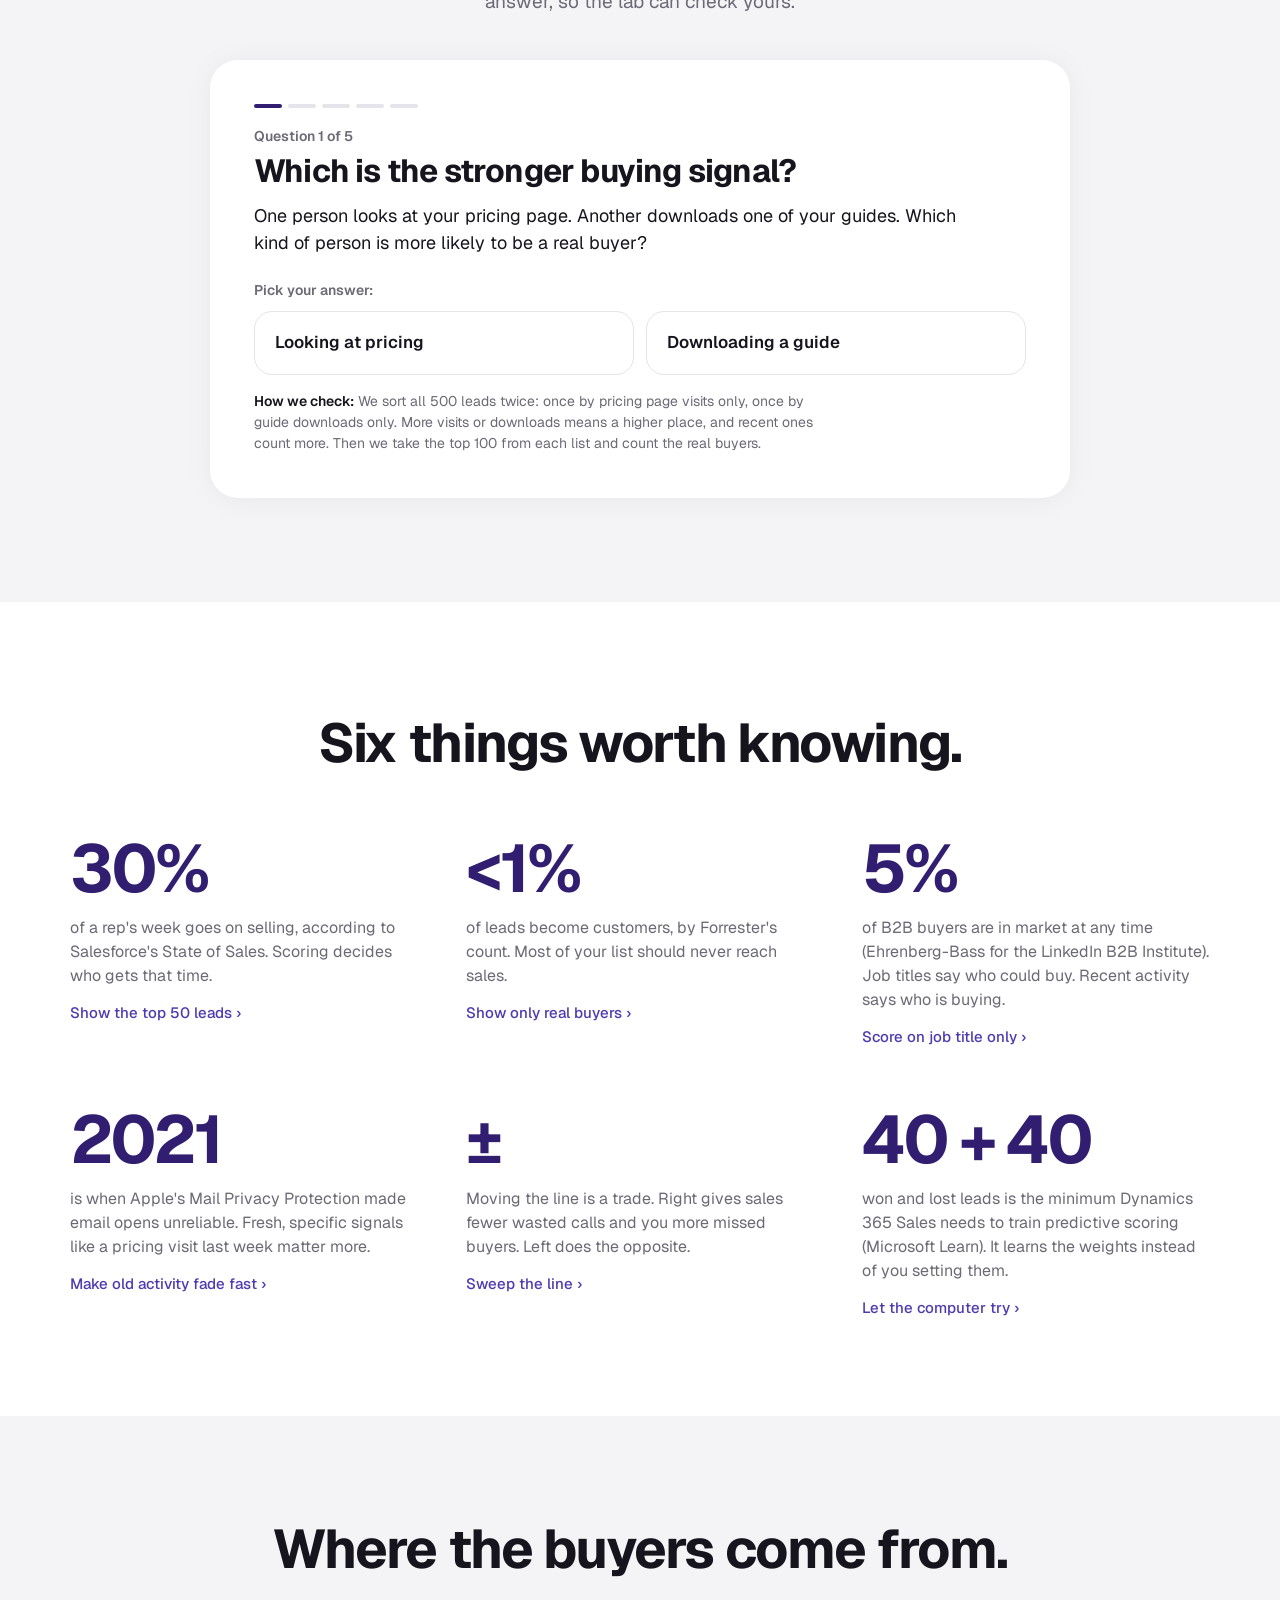
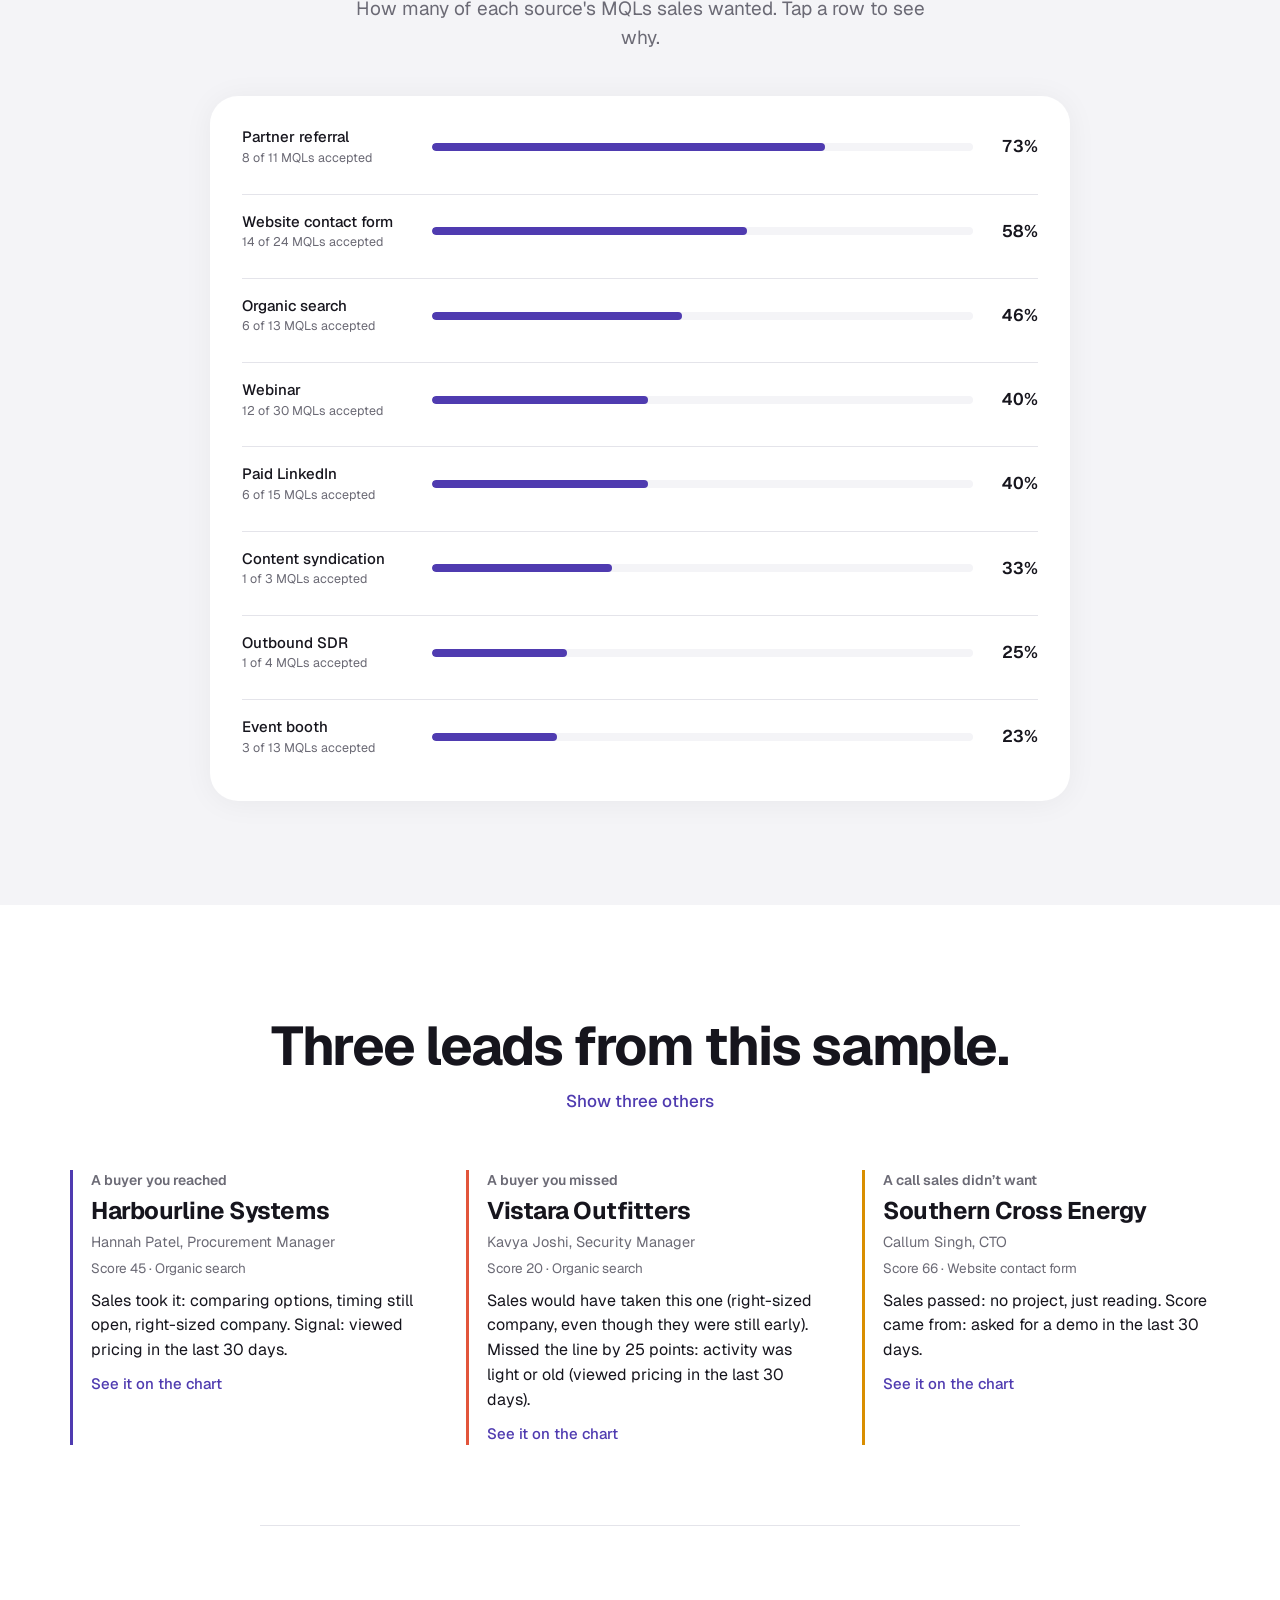
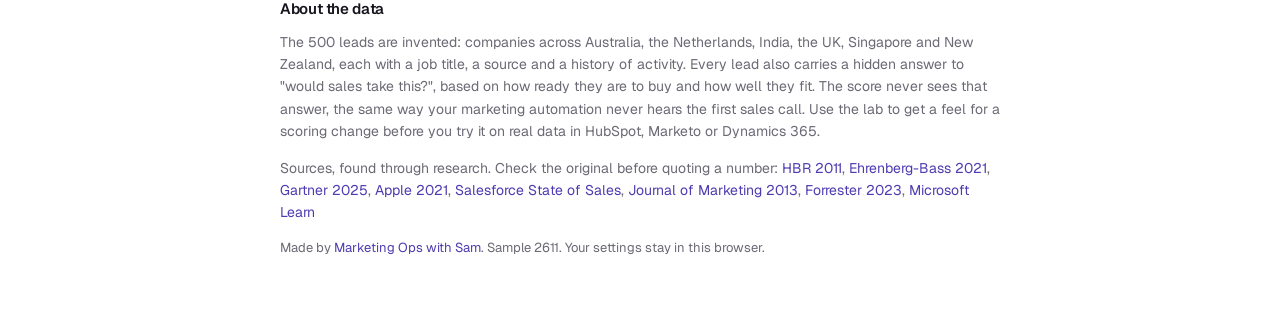
==== commit 12b9e959: "Fix experiment confusion found in persona testing Define 'real buyer' in the intro, say exactly how " ====
--- a/index.html
+++ b/index.html
@@ -8,7 +8,7 @@
 <link rel="preconnect" href="https://fonts.googleapis.com">
 <link rel="preconnect" href="https://fonts.gstatic.com" crossorigin>
 <link rel="stylesheet" href="https://fonts.googleapis.com/css2?family=Geist:wght@400;500;600;700&display=swap">
-<link rel="stylesheet" href="assets/styles.css?v=202611050436">
+<link rel="stylesheet" href="assets/styles.css?v=202611050446">
 </head>
 <body>
 <!--APP-START-->
@@ -36,6 +36,7 @@
         <li><b>2</b><span>Leads at or above the <em class="hl">cut-off score</em> (the purple line) become MQLs.</span></li>
         <li><b>3</b><span>MQLs go to sales. Everyone else stays with marketing.</span></li>
       </ol>
+      <div class="quizbar" id="quizbar" hidden><p id="quizbar-text"></p><div><button class="text-btn" id="quizbar-back" type="button">Put my settings back</button><button class="text-btn" id="quizbar-quiz" type="button">Back to the quiz</button></div></div>
       <div class="legend-wrap"><div class="legend" id="legend"></div><p class="focus-cap" id="focus-cap" hidden></p></div>
       <div class="mini" aria-label="Cut-off score">
         <span class="mini-grade" id="mini-grade">C</span>
@@ -89,7 +90,7 @@
   <section class="band" id="test" aria-labelledby="test-h">
     <div class="band-in">
       <h2 id="test-h">Test your instincts.</h2>
-      <p class="band-lede">Five quick questions about what makes a good lead. Guess the answer, then the lab works it out on the 500 leads above. <span id="exp-progress"></span></p>
+      <p class="band-lede">Five quick questions about what makes a good lead. Guess the answer, then the lab checks it on the 500 leads above. The leads are made up, but each one has a hidden answer: would sales want to take it on? We call those real buyers. The score can't see that answer, so the lab can check yours. <span id="exp-progress"></span></p>
       <div class="exp" id="exp-body"></div>
     </div>
   </section>
@@ -130,9 +131,9 @@
   </section>
 </main>
 <!--APP-END-->
-<script src="assets/leads.js?v=202611050436"></script>
-<script src="assets/scoring.js?v=202611050436"></script>
-<script src="assets/experiments.js?v=202611050436"></script>
-<script src="assets/app.js?v=202611050436"></script>
+<script src="assets/leads.js?v=202611050446"></script>
+<script src="assets/scoring.js?v=202611050446"></script>
+<script src="assets/experiments.js?v=202611050446"></script>
+<script src="assets/app.js?v=202611050446"></script>
 </body>
 </html>
--- a/assets/styles.css
+++ b/assets/styles.css
@@ -318,3 +318,20 @@
 .exp-how b { color: var(--ink); font-weight: 600; }
 .verdict p b { font-weight: 600; }
 .your-pick { align-self: flex-start; font-size: 12px; font-weight: 600; color: var(--brand); background: #efecf8; border-radius: 999px; padding: 2px 9px; margin-top: -4px; }
+
+/* Reveal clarity */
+.win-tag { align-self: flex-start; font-size: 12px; font-weight: 600; color: #fff; background: var(--c-sql); border-radius: 999px; padding: 2px 9px; margin-top: -4px; }
+.choice.winner .choice-label::after { content: none; }
+.choice.wrong-pick { border-color: var(--line); box-shadow: 0 0 0 2px var(--line); }
+.choice.wrong-pick .r-bar i { background: var(--c-neutral); }
+.r-bar s em { position: absolute; top: 14px; left: 50%; transform: translateX(-50%); font-style: normal; font-size: 11.5px; color: var(--muted); white-space: nowrap; }
+.choice-result { padding-bottom: 14px; }
+.exp-under { font-size: 15px; color: var(--ink); margin-top: 14px; }
+.exp-dir b { font-size: 26px; font-weight: 700; letter-spacing: -0.03em; font-variant-numeric: tabular-nums; }
+.exp-dir span { color: var(--muted); }
+
+/* Quiz setup note above the chart */
+.quizbar { display: flex; flex-wrap: wrap; gap: 8px 18px; align-items: center; justify-content: space-between; background: var(--band); border-radius: 14px; padding: 12px 16px; margin-bottom: 14px; animation: tipin 220ms var(--ease); }
+.quizbar p { font-size: 14px; color: var(--ink); max-width: 62ch; line-height: 1.45; }
+.quizbar div { display: flex; gap: 16px; flex-wrap: wrap; }
+.quizbar .text-btn { font-size: 14px; }
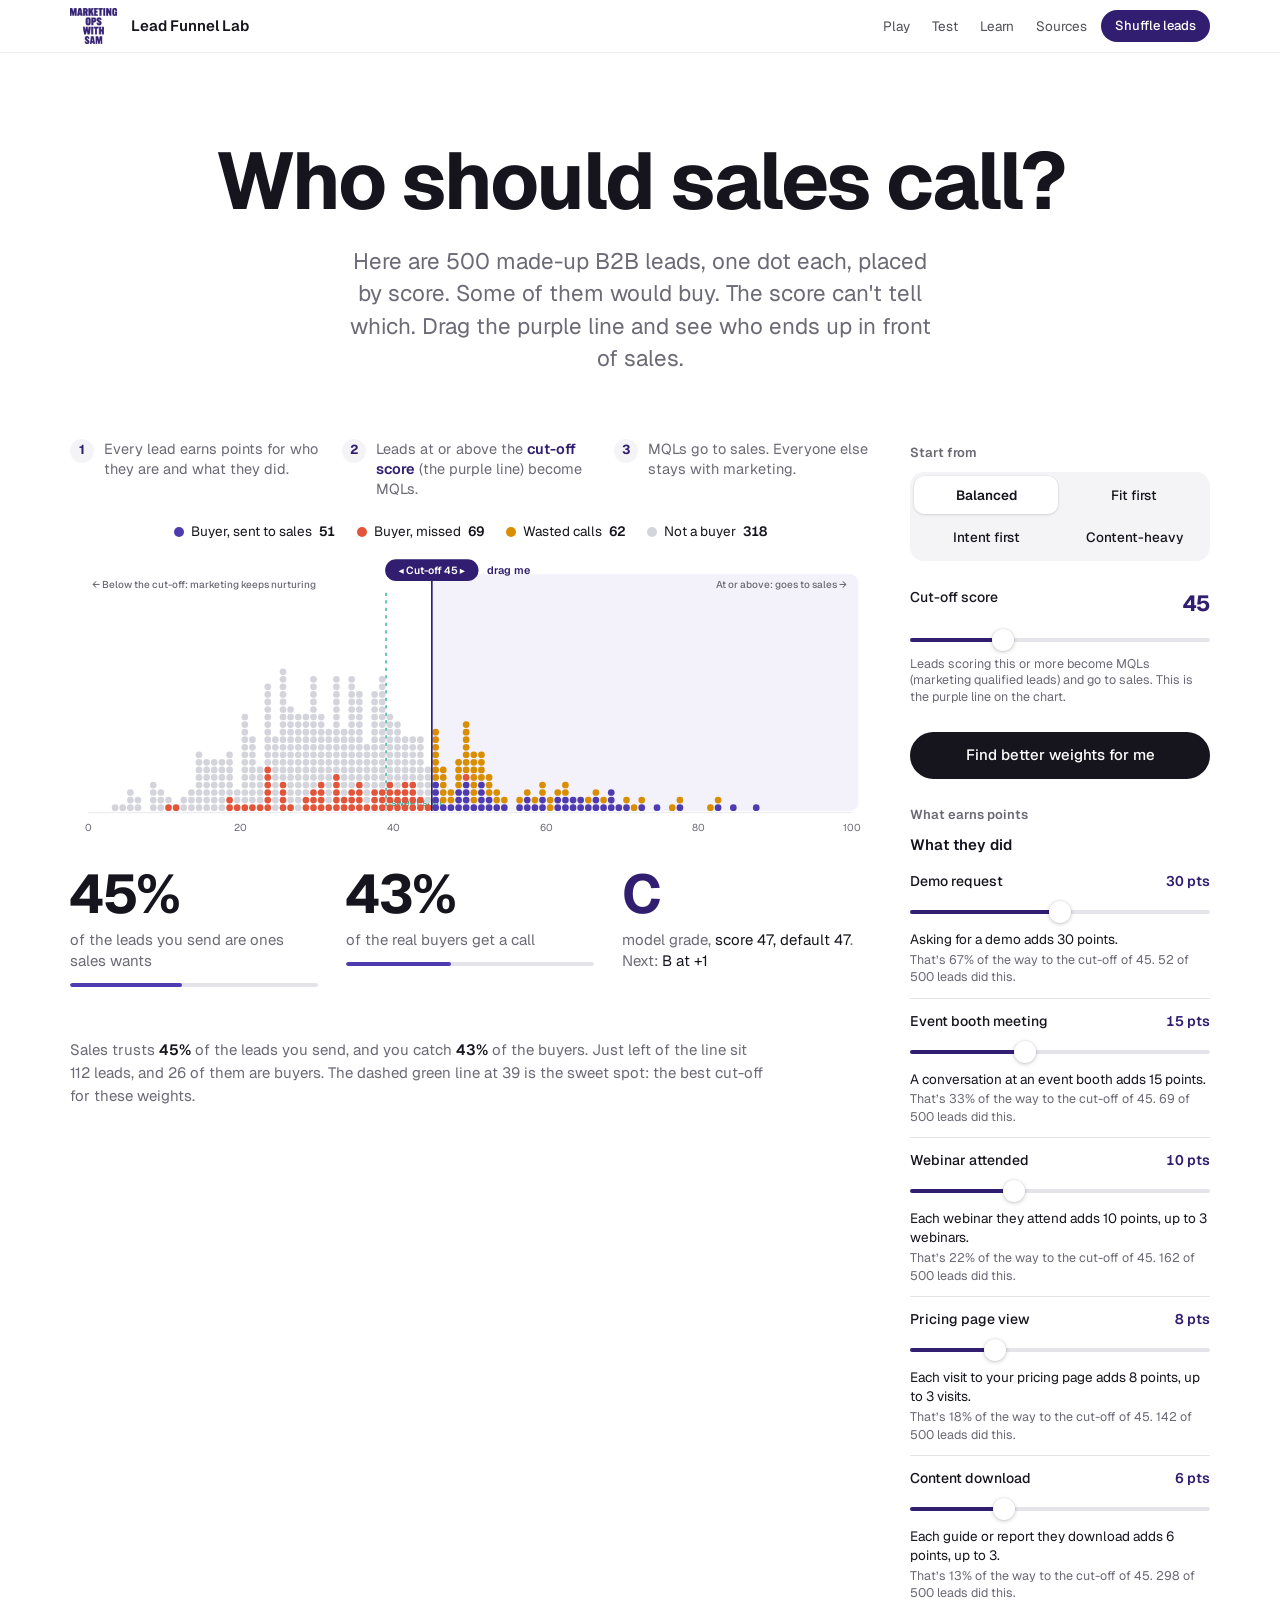
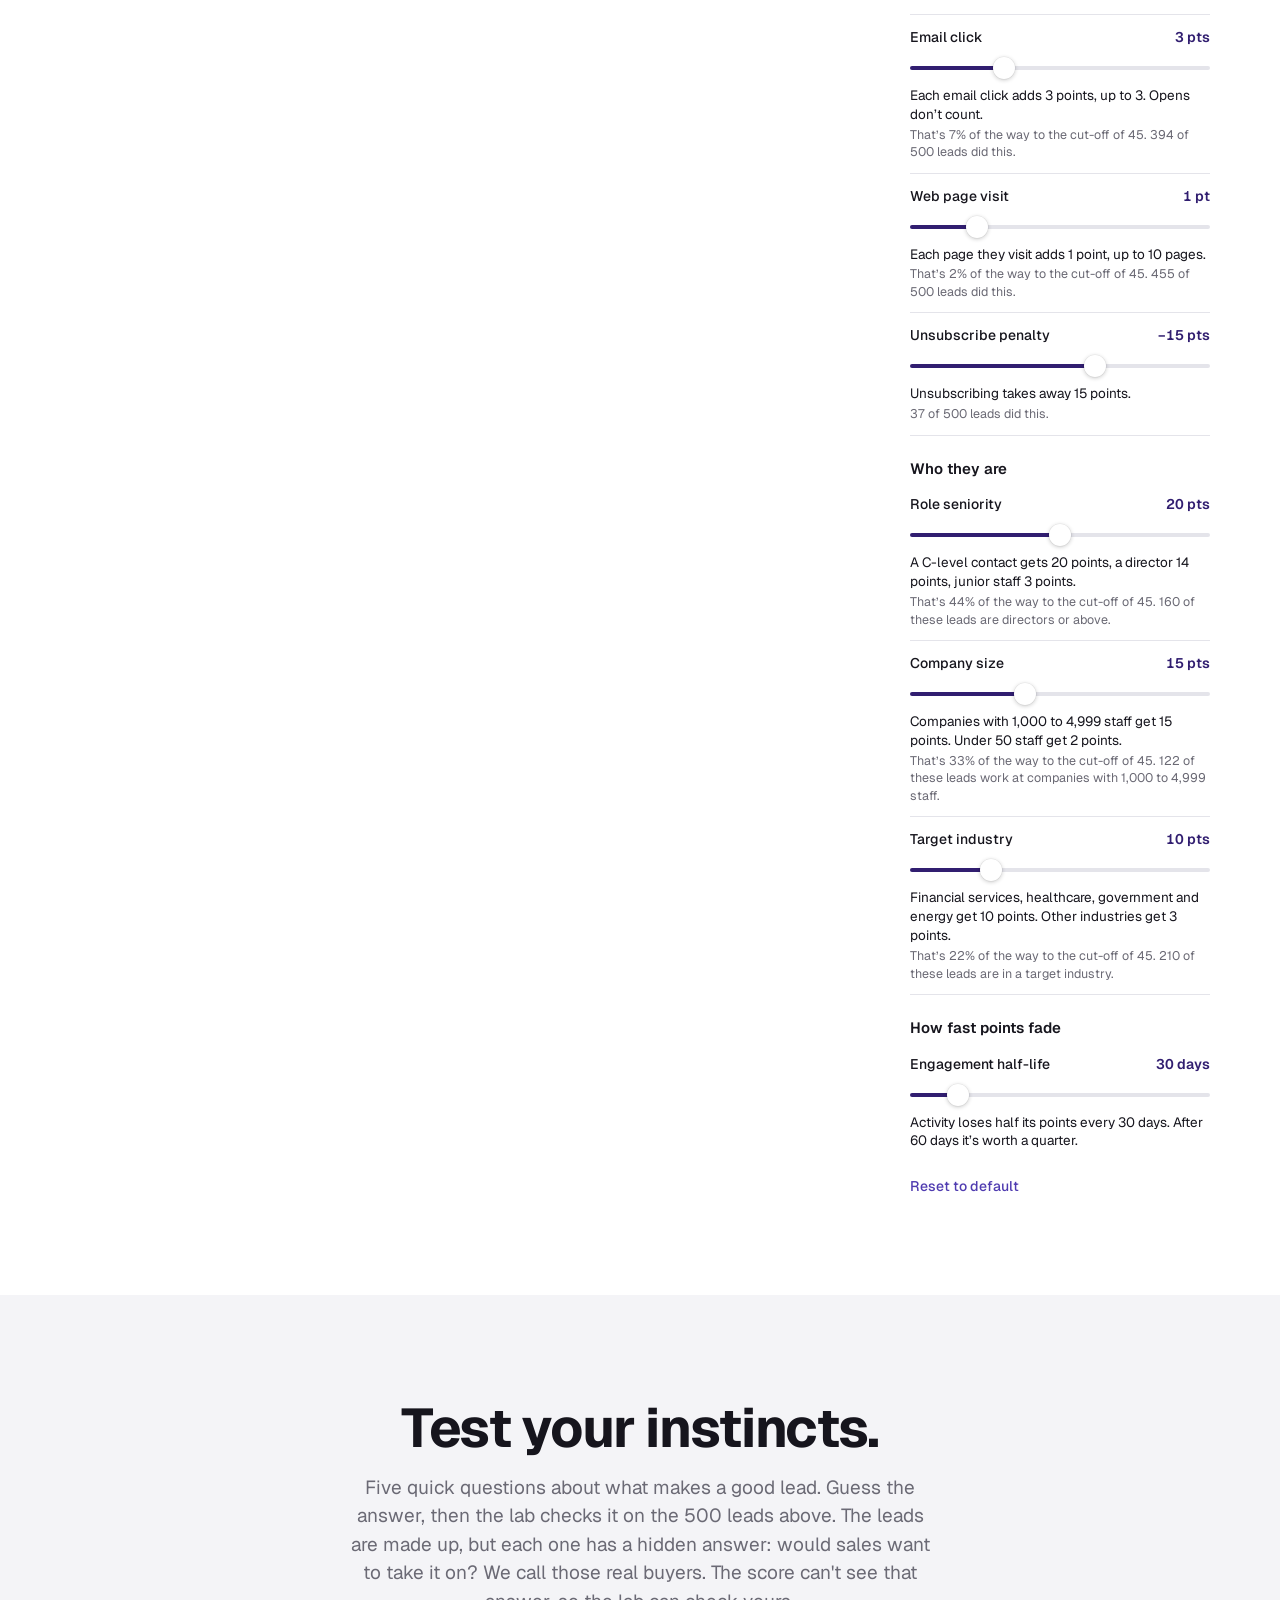
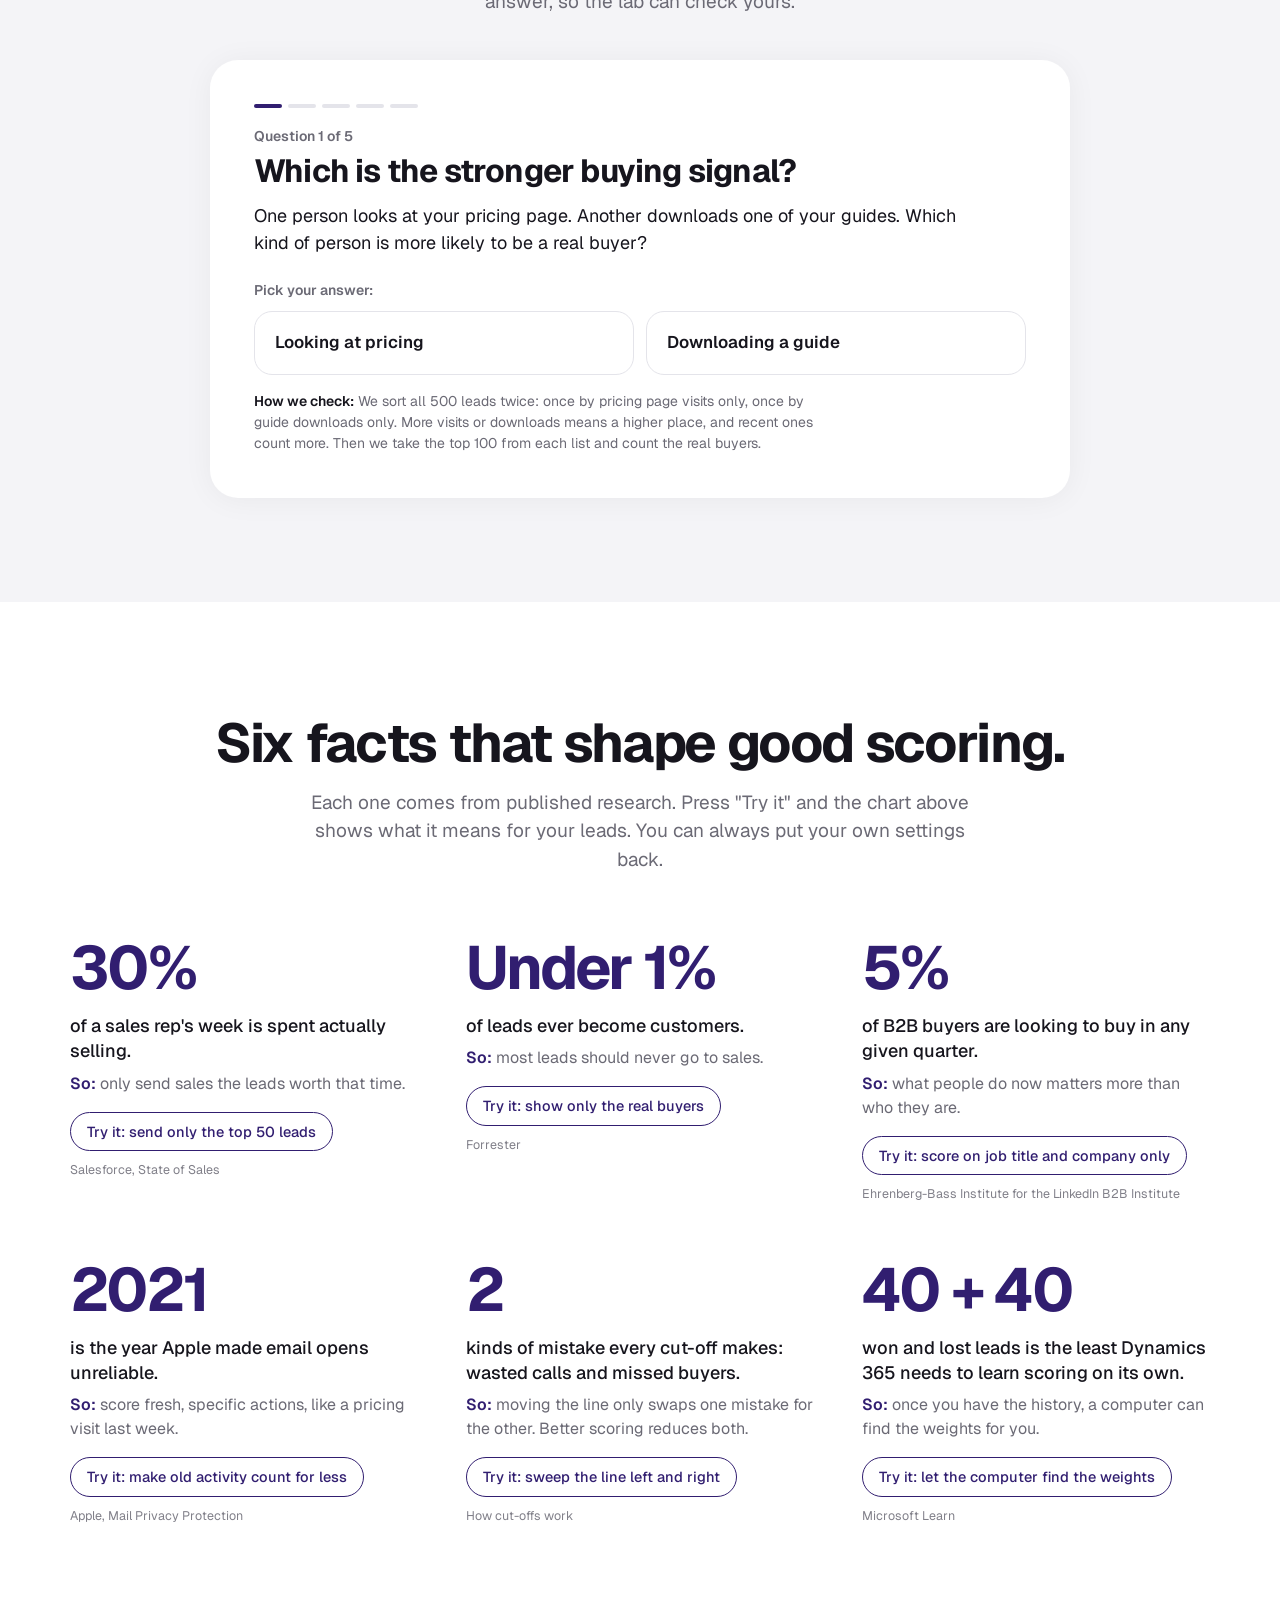
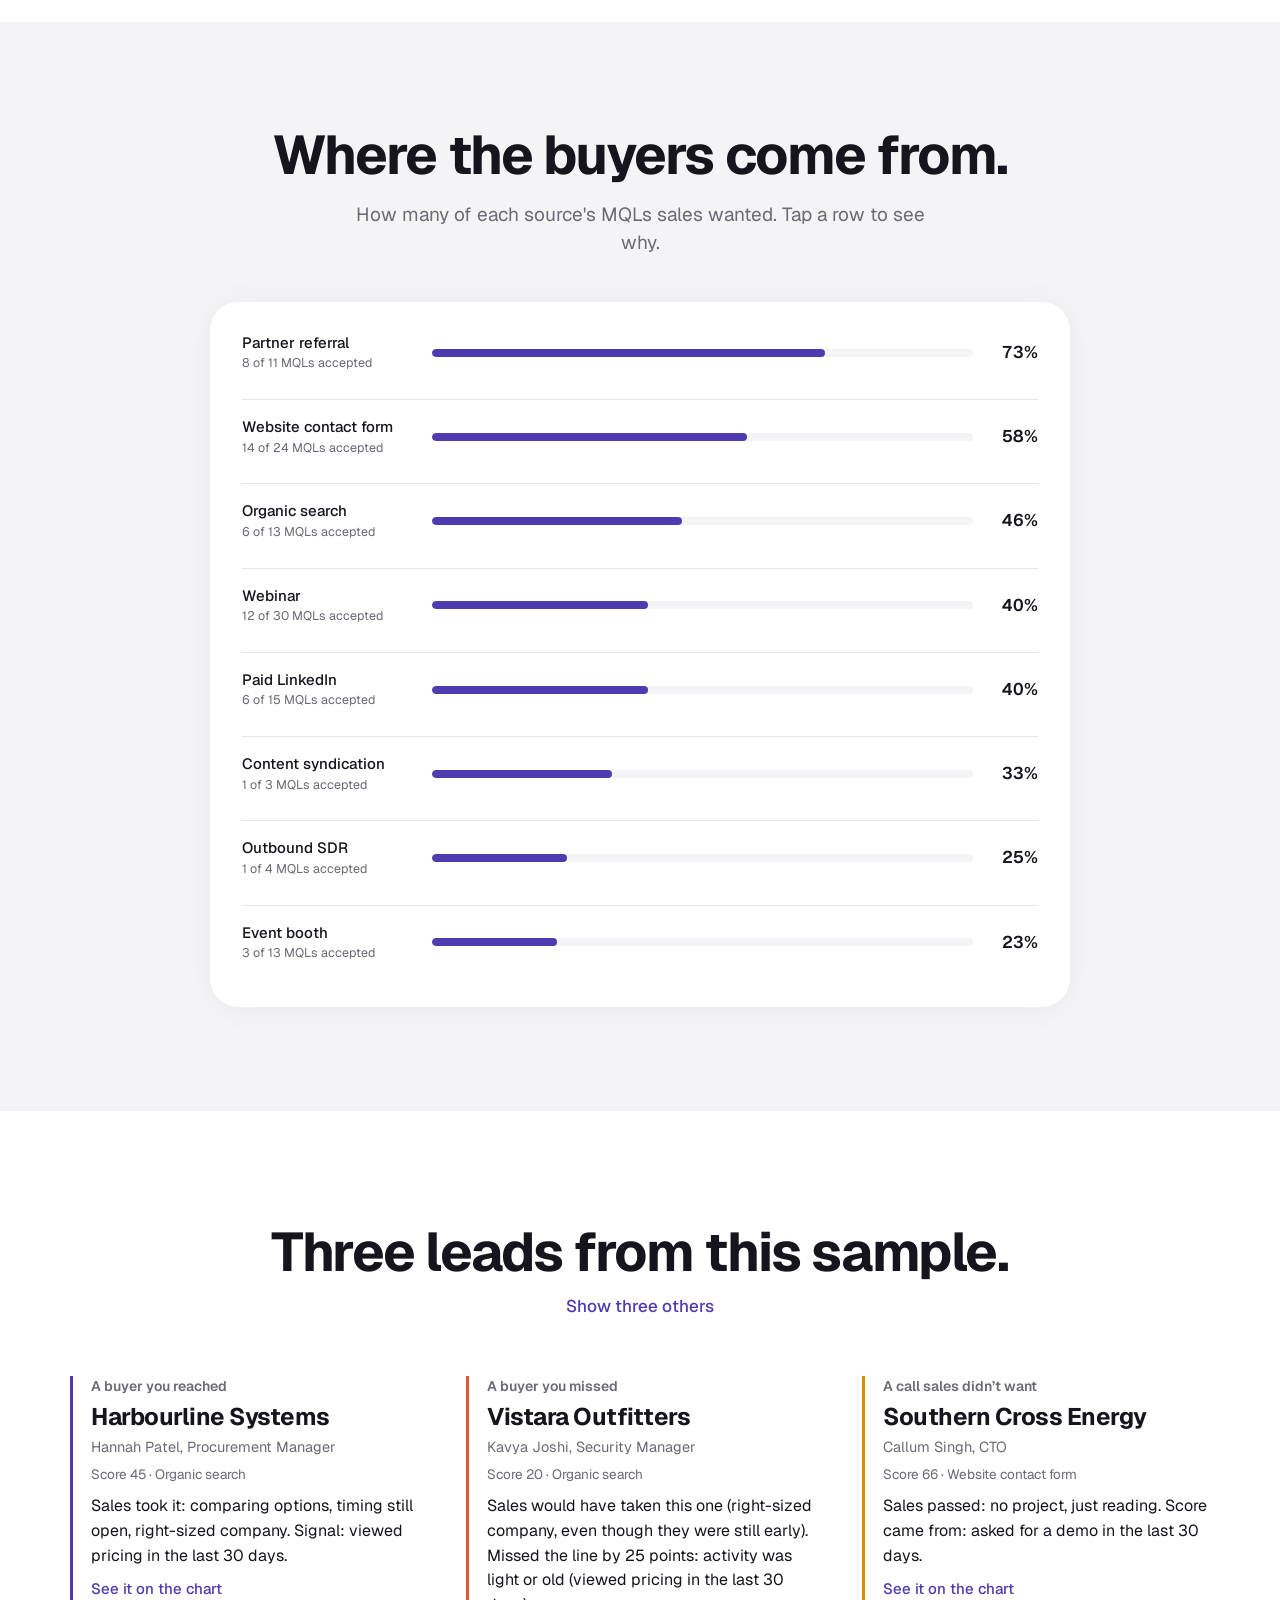
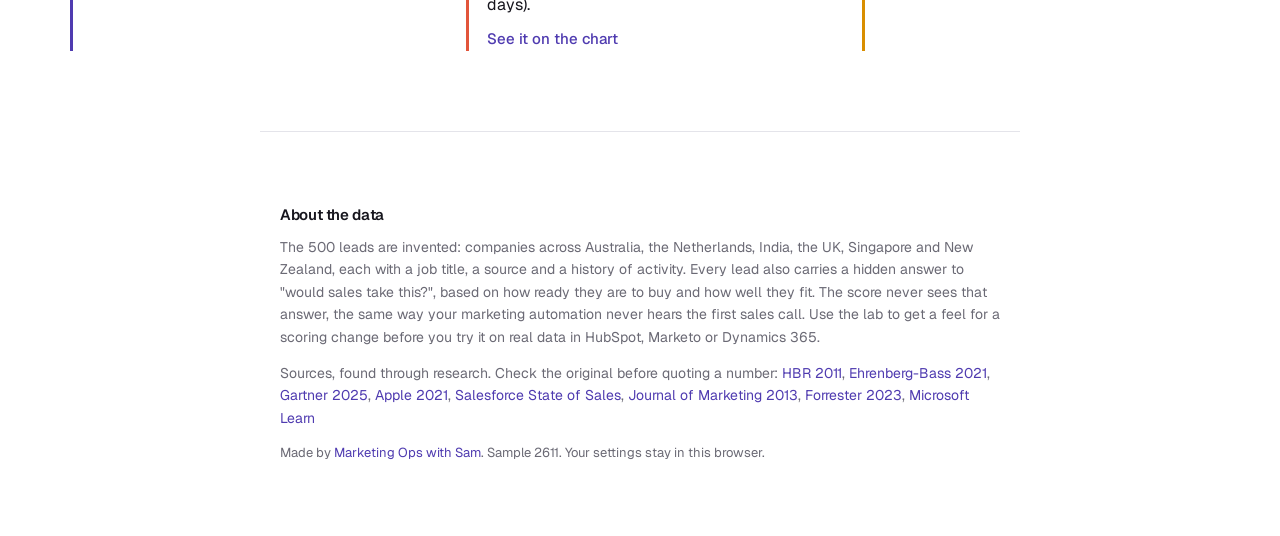
==== commit 3938253d: "Clearer six facts and an embed mode for marketingopswithsam.com Each fact now has a big number, what" ====
--- a/index.html
+++ b/index.html
@@ -8,7 +8,7 @@
 <link rel="preconnect" href="https://fonts.googleapis.com">
 <link rel="preconnect" href="https://fonts.gstatic.com" crossorigin>
 <link rel="stylesheet" href="https://fonts.googleapis.com/css2?family=Geist:wght@400;500;600;700&display=swap">
-<link rel="stylesheet" href="assets/styles.css?v=202611050446">
+<link rel="stylesheet" href="assets/styles.css?v=202611130430">
 </head>
 <body>
 <!--APP-START-->
@@ -19,6 +19,7 @@
     <div class="nav-links">
       <a href="#play">Play</a><a href="#test">Test</a><a href="#learn">Learn</a><a href="#sources-sec">Sources</a>
     </div>
+    <a class="nav-full" href="https://marketingopswithsam.github.io/lead-funnel-lab/" target="_blank" rel="noopener">Open full screen</a>
     <button class="nav-btn" id="reseed" type="button">Shuffle leads</button>
   </div>
 </nav>
@@ -96,14 +97,15 @@
   </section>
 
   <section class="learn" id="learn" aria-labelledby="learn-h">
-    <h2 id="learn-h">Six things worth knowing.</h2>
+    <h2 id="learn-h">Six facts that shape good scoring.</h2>
+    <p class="learn-lede">Each one comes from published research. Press "Try it" and the chart above shows what it means for your leads. You can always put your own settings back.</p>
     <div class="facts">
-      <div class="fact"><b>30%</b><p>of a rep's week goes on selling, according to Salesforce's State of Sales. Scoring decides who gets that time.</p><button class="link-btn" type="button" data-try="capacity">Show the top 50 leads</button></div>
-      <div class="fact"><b>&lt;1%</b><p>of leads become customers, by Forrester's count. Most of your list should never reach sales.</p><button class="link-btn" type="button" data-try="buyers">Show only real buyers</button></div>
-      <div class="fact"><b>5%</b><p>of B2B buyers are in market at any time (Ehrenberg-Bass for the LinkedIn B2B Institute). Job titles say who could buy. Recent activity says who is buying.</p><button class="link-btn" type="button" data-try="fit">Score on job title only</button></div>
-      <div class="fact"><b>2021</b><p>is when Apple's Mail Privacy Protection made email opens unreliable. Fresh, specific signals like a pricing visit last week matter more.</p><button class="link-btn" type="button" data-try="fade">Make old activity fade fast</button></div>
-      <div class="fact"><b>±</b><p>Moving the line is a trade. Right gives sales fewer wasted calls and you more missed buyers. Left does the opposite.</p><button class="link-btn" type="button" data-try="sweep">Sweep the line</button></div>
-      <div class="fact"><b>40 + 40</b><p>won and lost leads is the minimum Dynamics 365 Sales needs to train predictive scoring (Microsoft Learn). It learns the weights instead of you setting them.</p><button class="link-btn" type="button" data-try="ai">Let the computer try</button></div>
+      <div class="fact"><b class="fact-num">30%</b><p class="fact-what">of a sales rep's week is spent actually selling.</p><p class="fact-so"><span>So:</span> only send sales the leads worth that time.</p><button class="try-btn" type="button" data-try="capacity">Try it: send only the top 50 leads</button><p class="fact-src">Salesforce, State of Sales</p></div>
+      <div class="fact"><b class="fact-num">Under 1%</b><p class="fact-what">of leads ever become customers.</p><p class="fact-so"><span>So:</span> most leads should never go to sales.</p><button class="try-btn" type="button" data-try="buyers">Try it: show only the real buyers</button><p class="fact-src">Forrester</p></div>
+      <div class="fact"><b class="fact-num">5%</b><p class="fact-what">of B2B buyers are looking to buy in any given quarter.</p><p class="fact-so"><span>So:</span> what people do now matters more than who they are.</p><button class="try-btn" type="button" data-try="fit">Try it: score on job title and company only</button><p class="fact-src">Ehrenberg-Bass Institute for the LinkedIn B2B Institute</p></div>
+      <div class="fact"><b class="fact-num">2021</b><p class="fact-what">is the year Apple made email opens unreliable.</p><p class="fact-so"><span>So:</span> score fresh, specific actions, like a pricing visit last week.</p><button class="try-btn" type="button" data-try="fade">Try it: make old activity count for less</button><p class="fact-src">Apple, Mail Privacy Protection</p></div>
+      <div class="fact"><b class="fact-num">2</b><p class="fact-what">kinds of mistake every cut-off makes: wasted calls and missed buyers.</p><p class="fact-so"><span>So:</span> moving the line only swaps one mistake for the other. Better scoring reduces both.</p><button class="try-btn" type="button" data-try="sweep">Try it: sweep the line left and right</button><p class="fact-src">How cut-offs work</p></div>
+      <div class="fact"><b class="fact-num">40 + 40</b><p class="fact-what">won and lost leads is the least Dynamics 365 needs to learn scoring on its own.</p><p class="fact-so"><span>So:</span> once you have the history, a computer can find the weights for you.</p><button class="try-btn" type="button" data-try="ai">Try it: let the computer find the weights</button><p class="fact-src">Microsoft Learn</p></div>
     </div>
   </section>
 
@@ -131,9 +133,9 @@
   </section>
 </main>
 <!--APP-END-->
-<script src="assets/leads.js?v=202611050446"></script>
-<script src="assets/scoring.js?v=202611050446"></script>
-<script src="assets/experiments.js?v=202611050446"></script>
-<script src="assets/app.js?v=202611050446"></script>
+<script src="assets/leads.js?v=202611130430"></script>
+<script src="assets/scoring.js?v=202611130430"></script>
+<script src="assets/experiments.js?v=202611130430"></script>
+<script src="assets/app.js?v=202611130430"></script>
 </body>
 </html>
--- a/assets/styles.css
+++ b/assets/styles.css
@@ -23,6 +23,7 @@
 }
 
 * { box-sizing: border-box; }
+[hidden] { display: none !important; }
 html { -webkit-text-size-adjust: 100%; scroll-behavior: smooth; scroll-padding-top: 64px; }
 body { margin: 0; background: var(--bg); color: var(--ink); font-family: var(--font); font-size: 17px; line-height: 1.5; -webkit-font-smoothing: antialiased; }
 h1, h2, h3 { margin: 0; text-wrap: balance; letter-spacing: -0.025em; }
@@ -335,3 +336,29 @@
 .quizbar p { font-size: 14px; color: var(--ink); max-width: 62ch; line-height: 1.45; }
 .quizbar div { display: flex; gap: 16px; flex-wrap: wrap; }
 .quizbar .text-btn { font-size: 14px; }
+
+/* Six facts, plain version */
+.learn-lede { font-size: 19px; color: var(--muted); max-width: 52ch; margin: 18px auto 0; }
+.fact { display: flex; flex-direction: column; gap: 8px; }
+.fact .fact-num { font-size: clamp(2.6rem, 5.5vw, 3.8rem); }
+.fact p.fact-what { font-size: 18px; color: var(--ink); margin: 6px 0 0; line-height: 1.4; font-weight: 500; }
+.fact p.fact-so { font-size: 16px; color: var(--muted); margin: 0; line-height: 1.5; }
+.fact-so span { color: var(--brand); font-weight: 600; }
+.try-btn { align-self: flex-start; margin-top: 8px; border: 1.5px solid var(--brand); background: #fff; color: var(--brand); border-radius: 999px; padding: 8px 16px; font-size: 14.5px; font-weight: 500; cursor: pointer; transition: background 200ms, color 200ms, transform 200ms var(--spring); }
+.try-btn:hover { background: var(--brand); color: #fff; }
+.try-btn:active { transform: scale(0.97); }
+.fact p.fact-src { font-size: 12.5px; color: var(--muted); margin: 2px 0 0; opacity: 0.85; }
+
+/* Embedded on another site (?embed=1) */
+.nav-full { display: none; font-size: 13.5px; color: var(--brand-2); margin-left: auto; }
+.embed body { background: transparent; }
+.embed .nav { position: static; background: transparent; backdrop-filter: none; -webkit-backdrop-filter: none; border-bottom: 1px solid var(--line); }
+.embed .nav-links { display: none; }
+.embed .nav-full { display: inline; }
+.embed .nav-btn { margin-left: 14px; }
+.embed .hero { padding-top: 40px; padding-bottom: 24px; }
+.embed .stage { position: static; }
+.embed .mini { position: static; }
+.embed .play { padding-bottom: 64px; }
+.embed .band, .embed .learn, .embed .people { padding-top: 72px; padding-bottom: 72px; }
+.embed #quizbar, .embed #learn, .embed .arena, .embed #exp-body, .embed #play { scroll-margin-top: 100px; }
